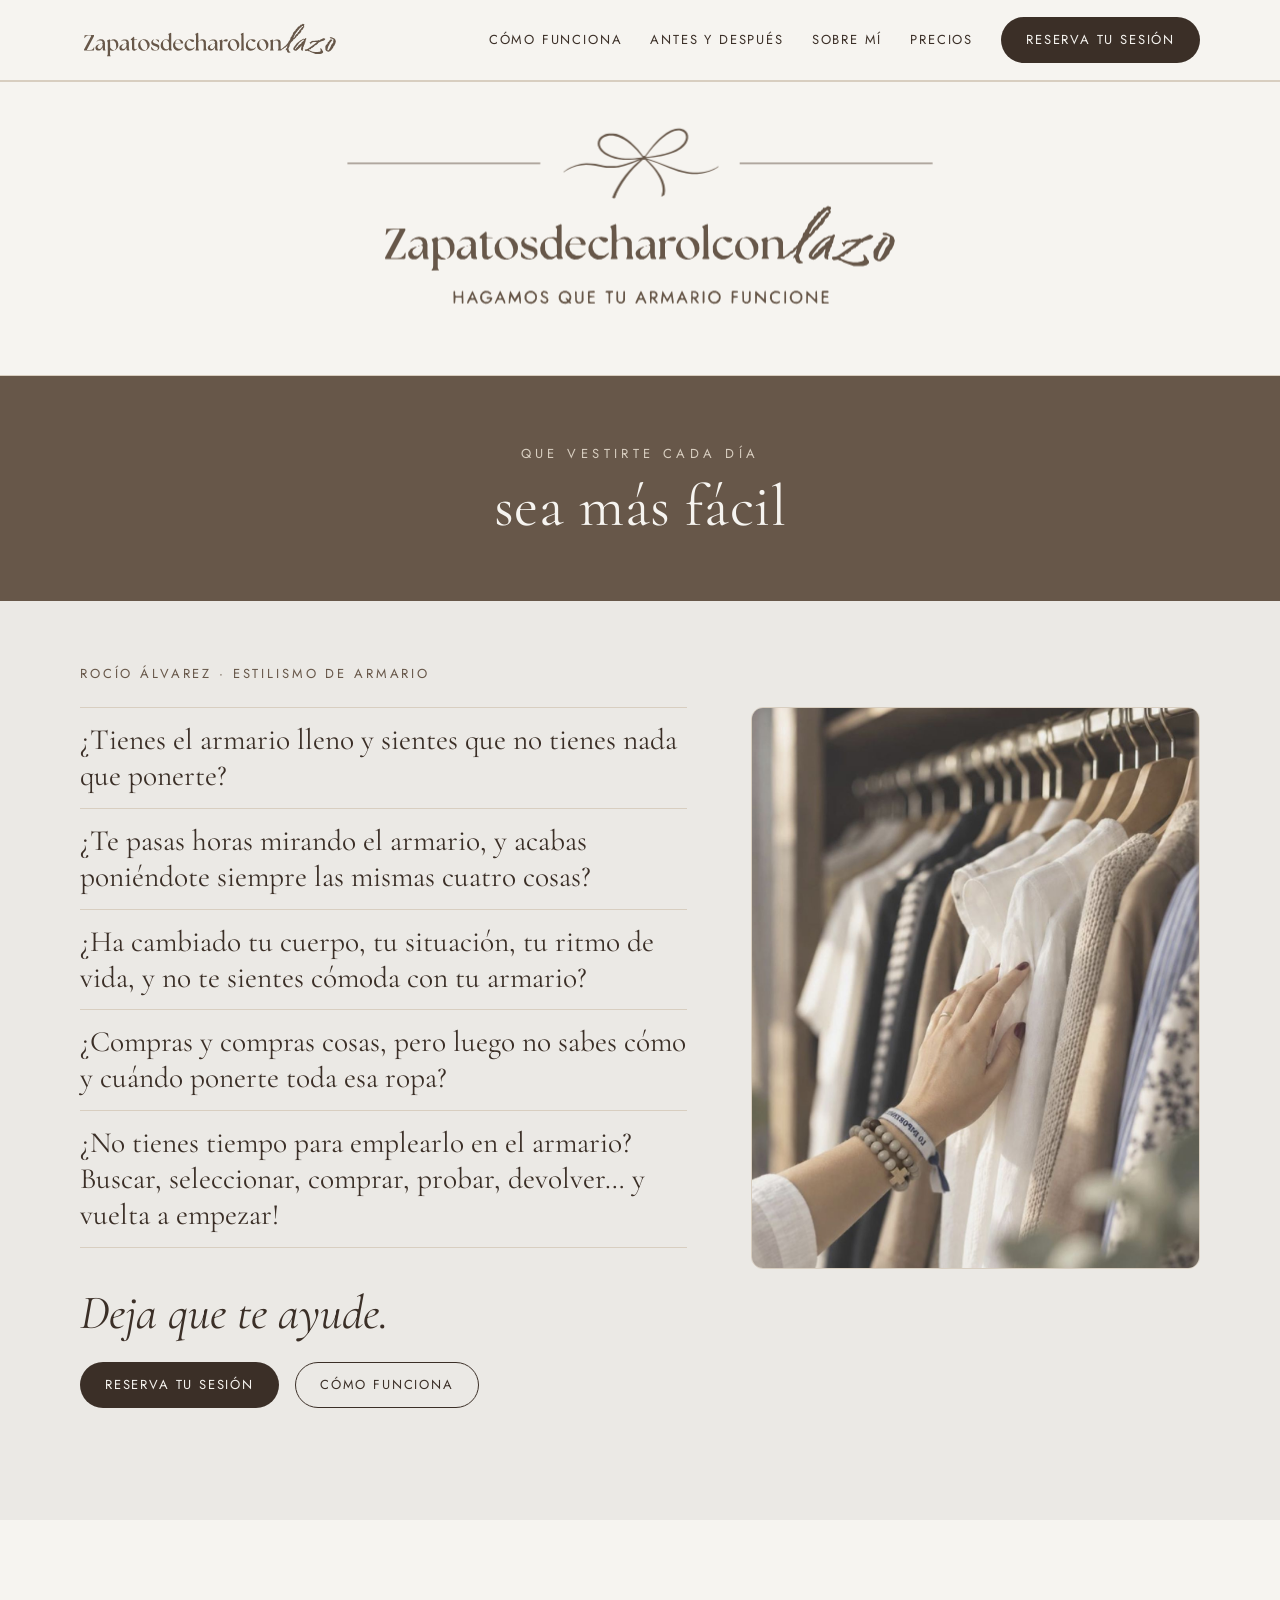
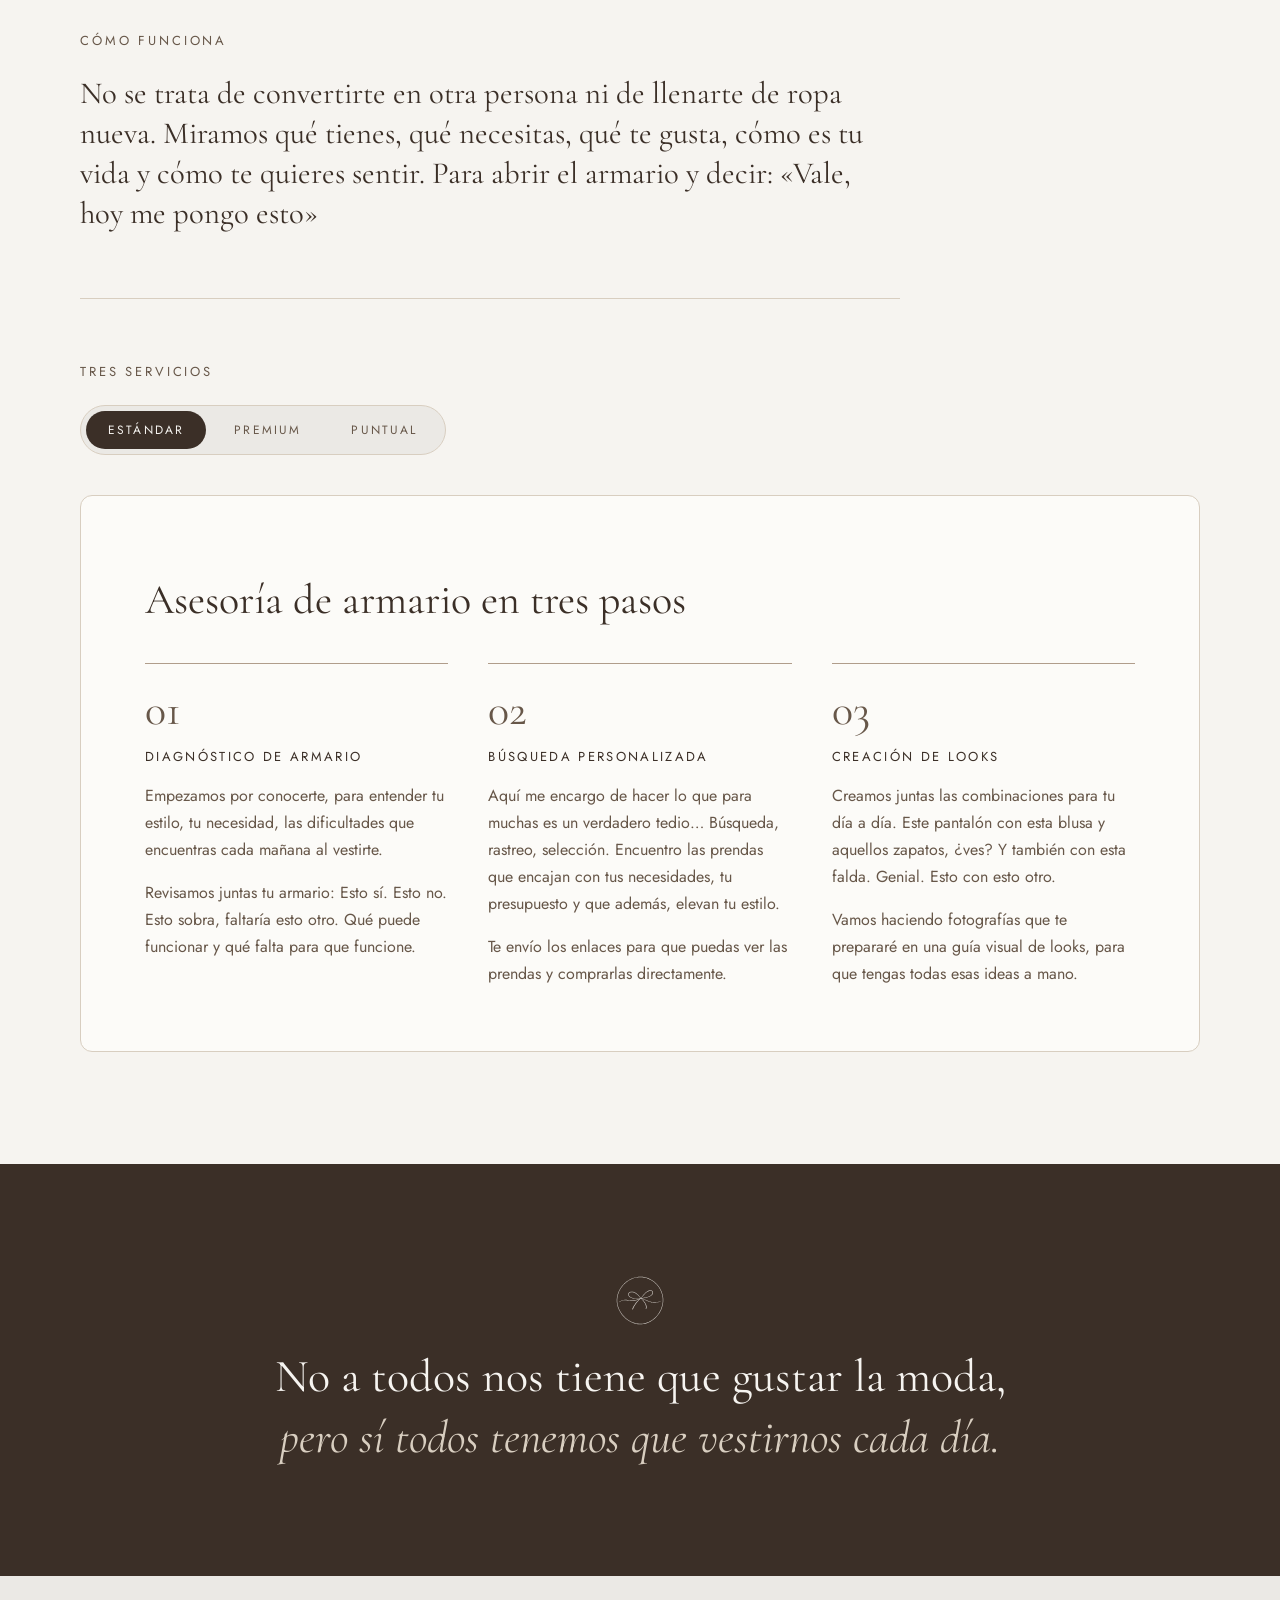
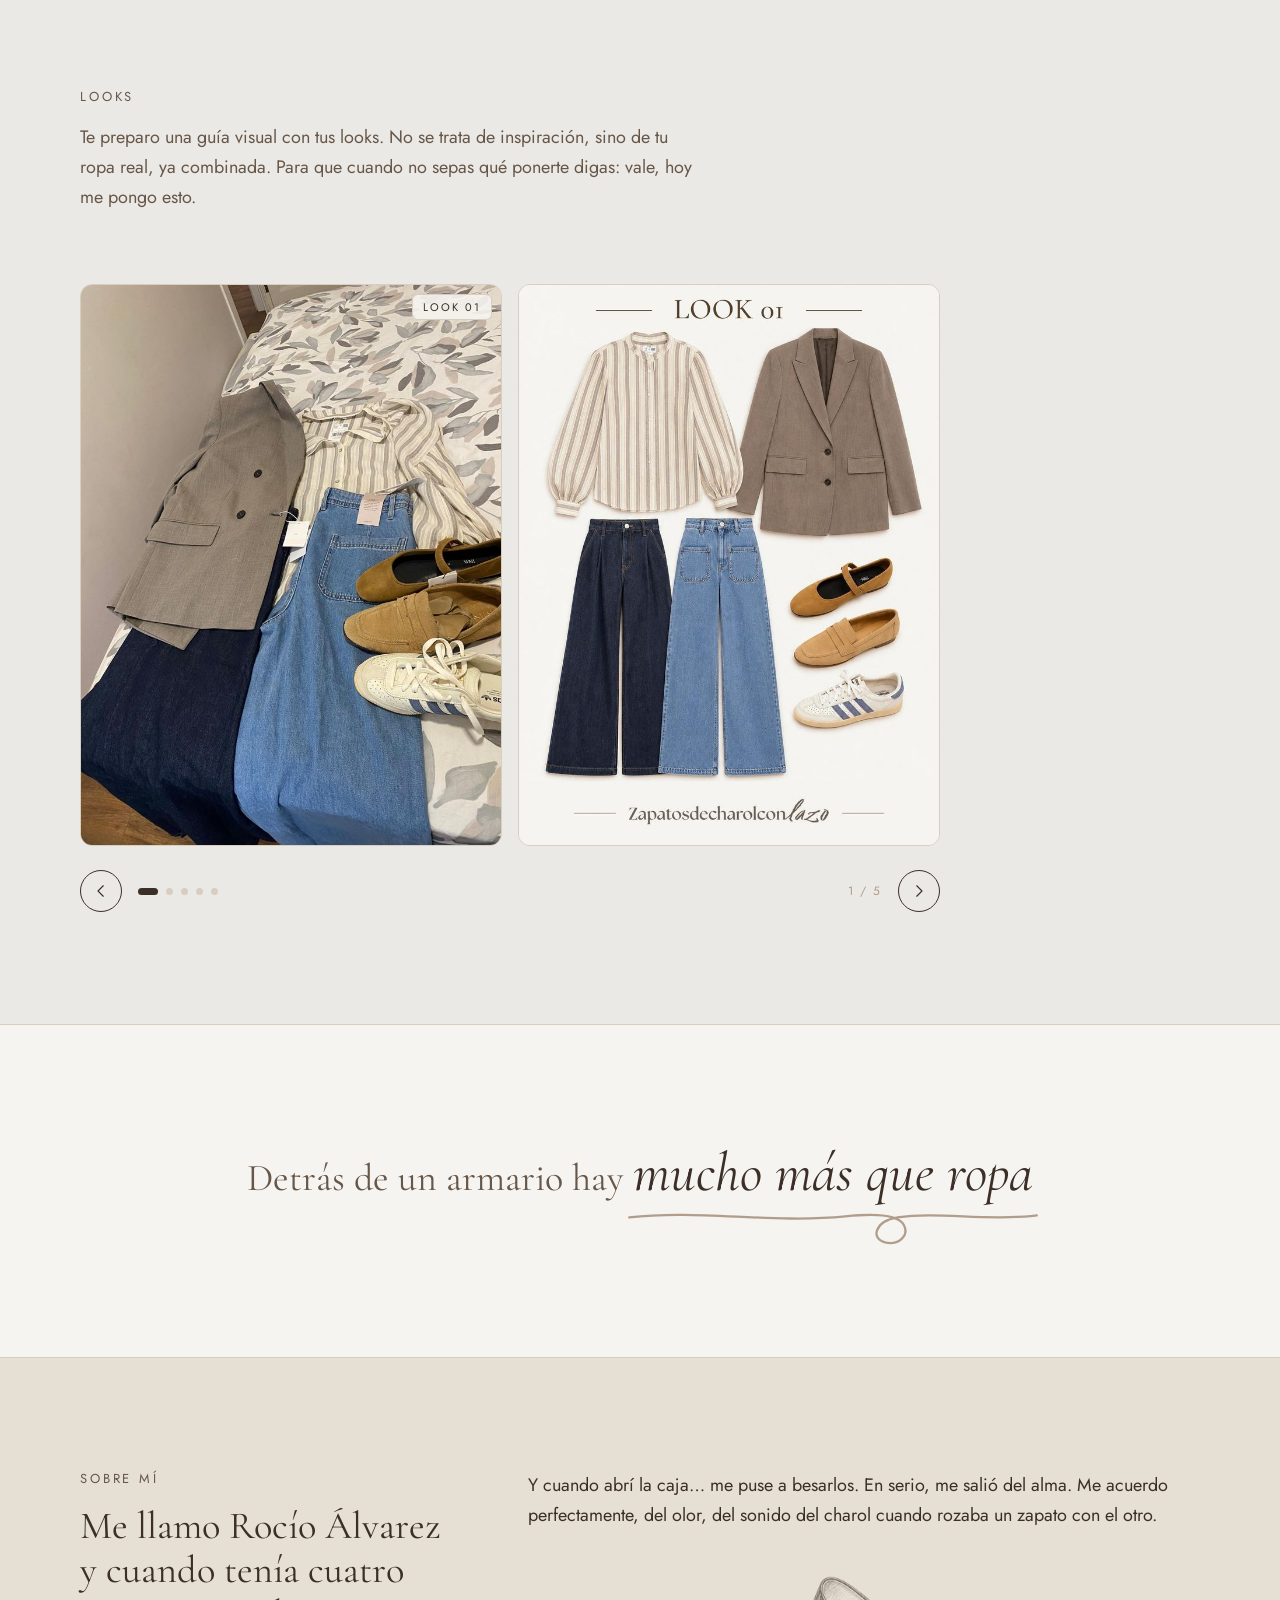
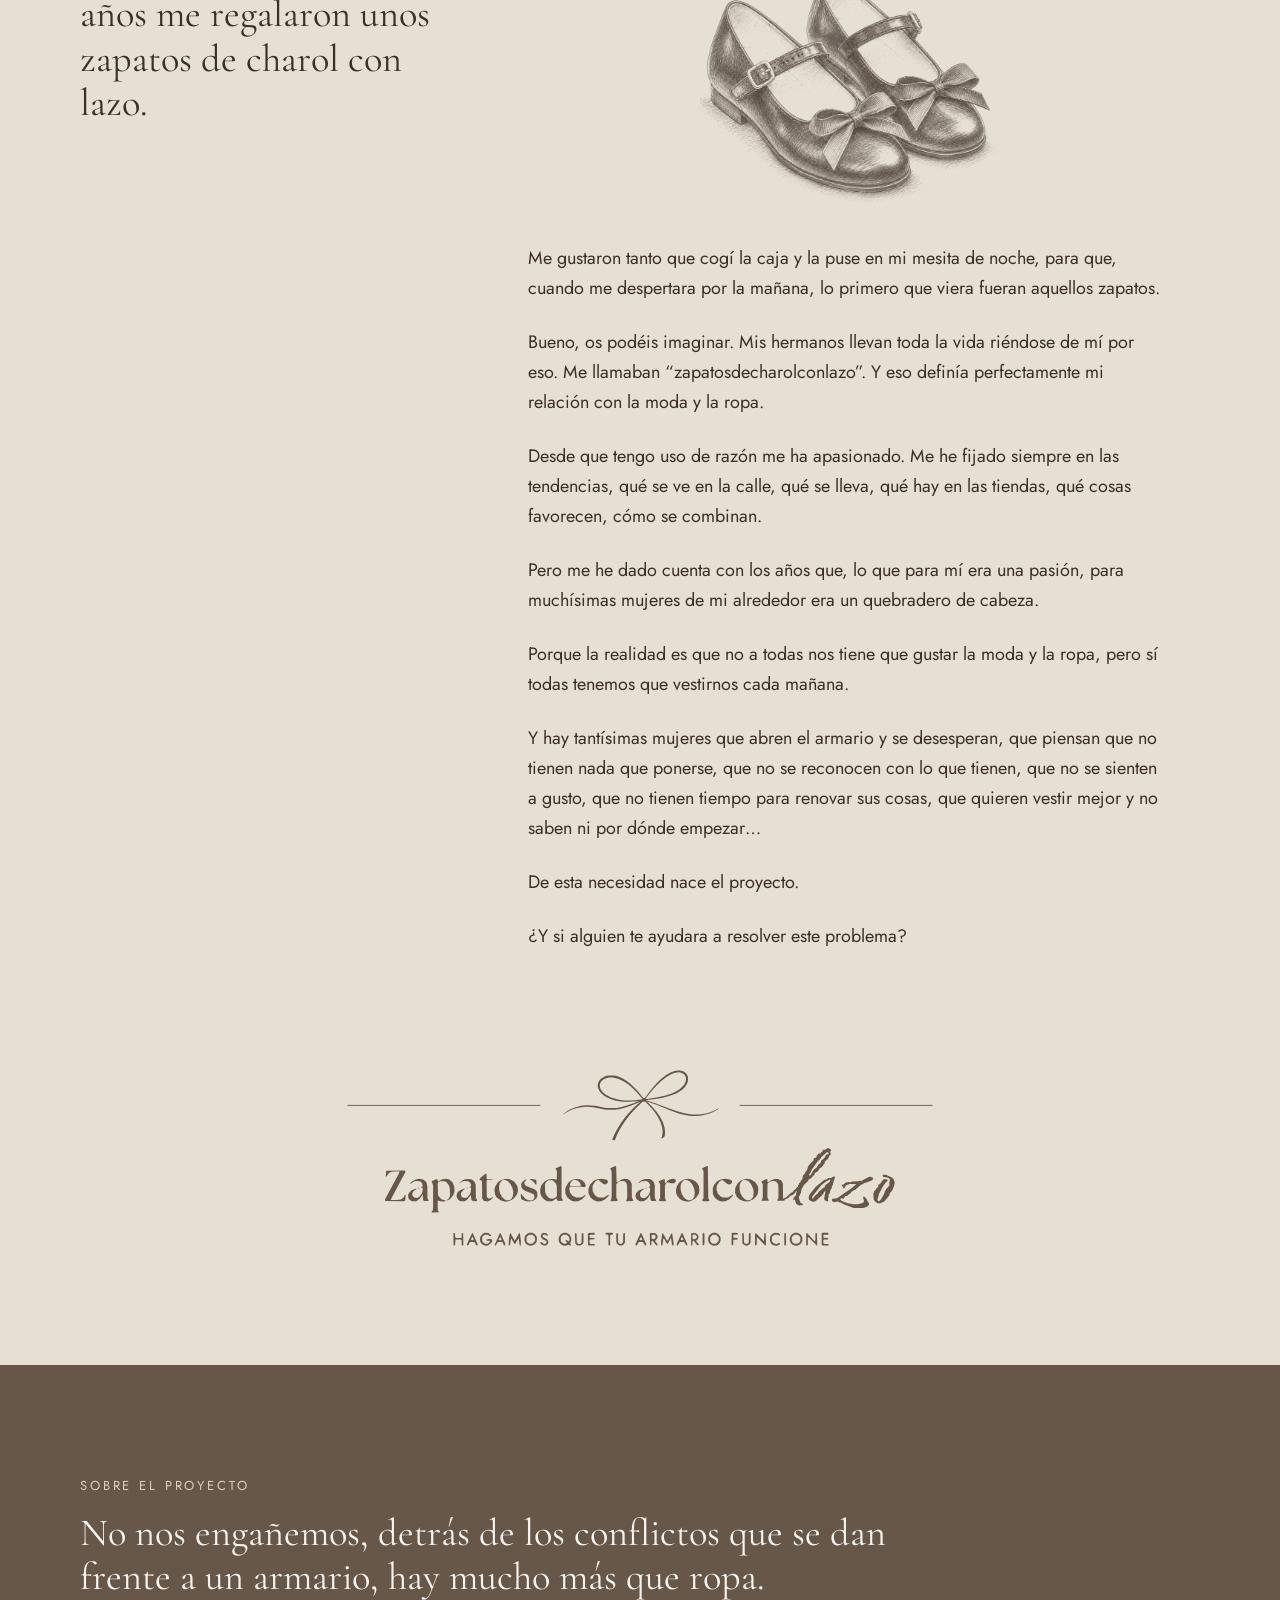
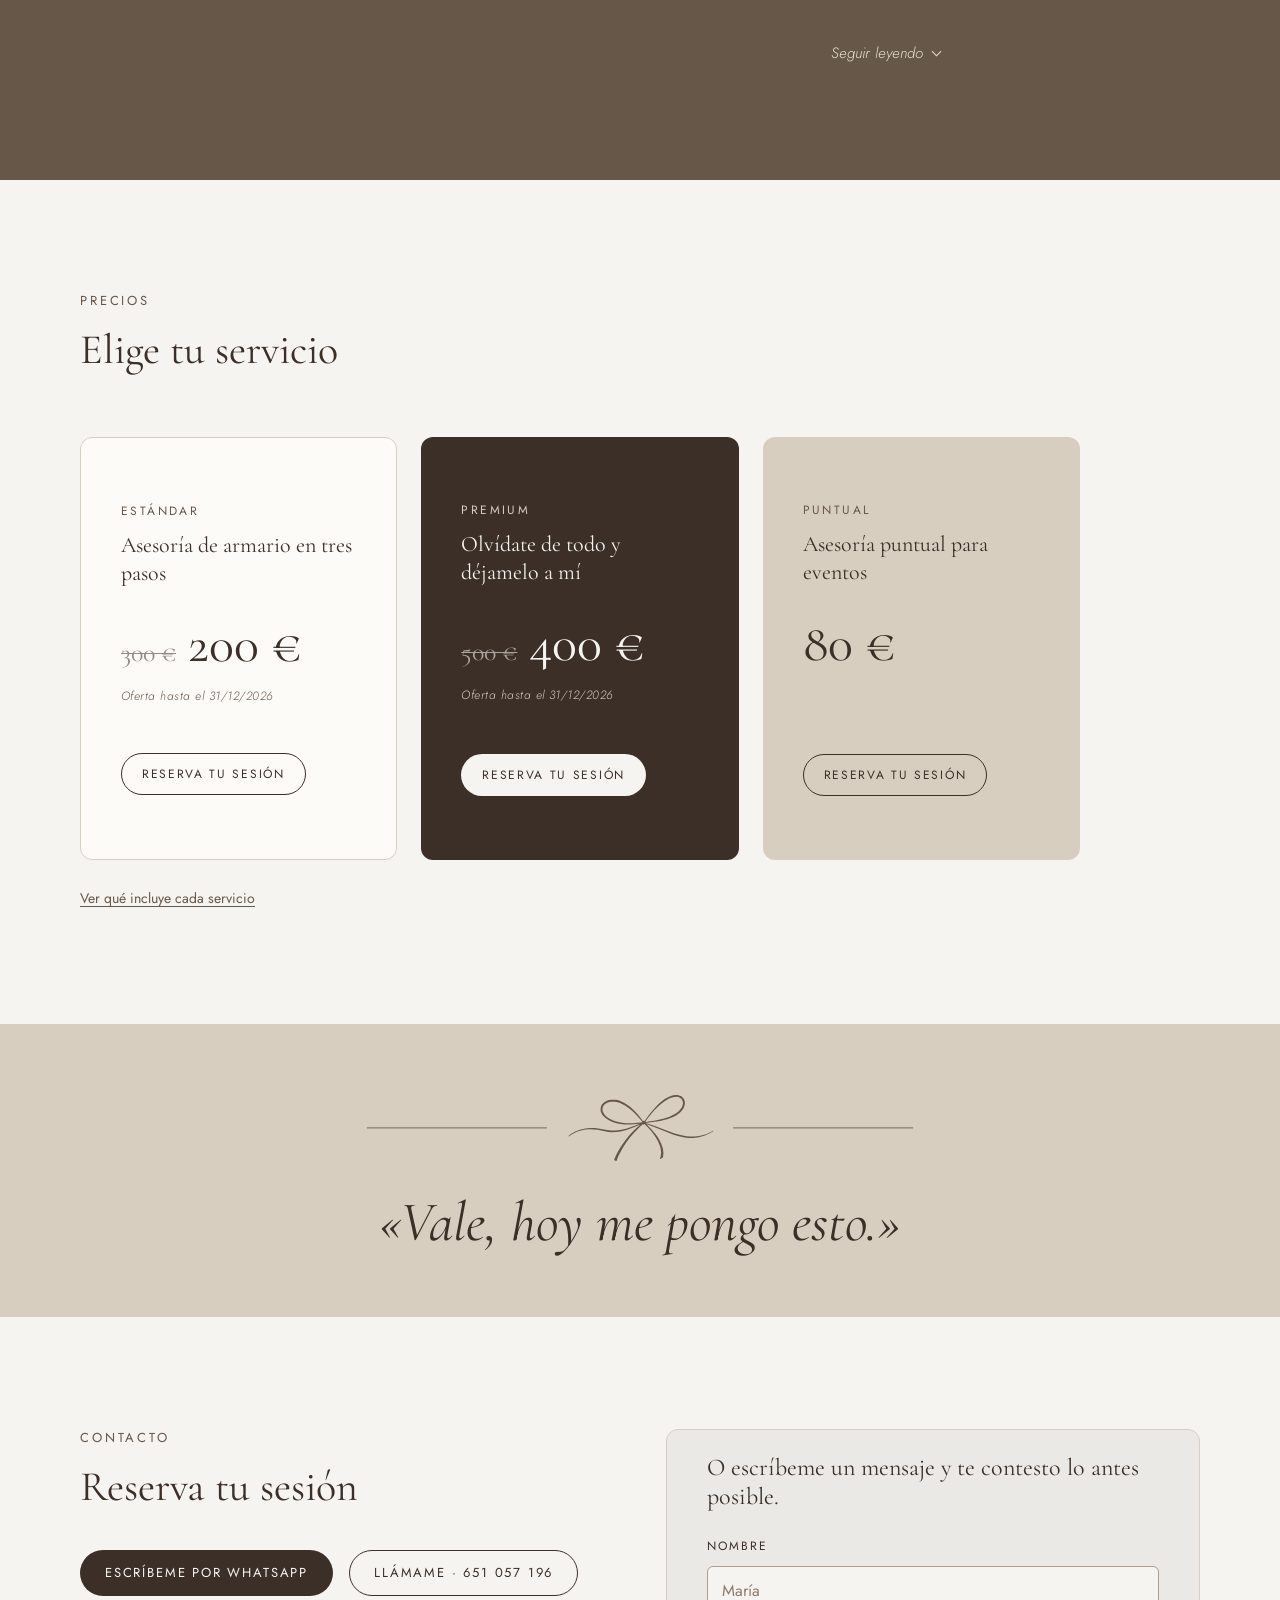
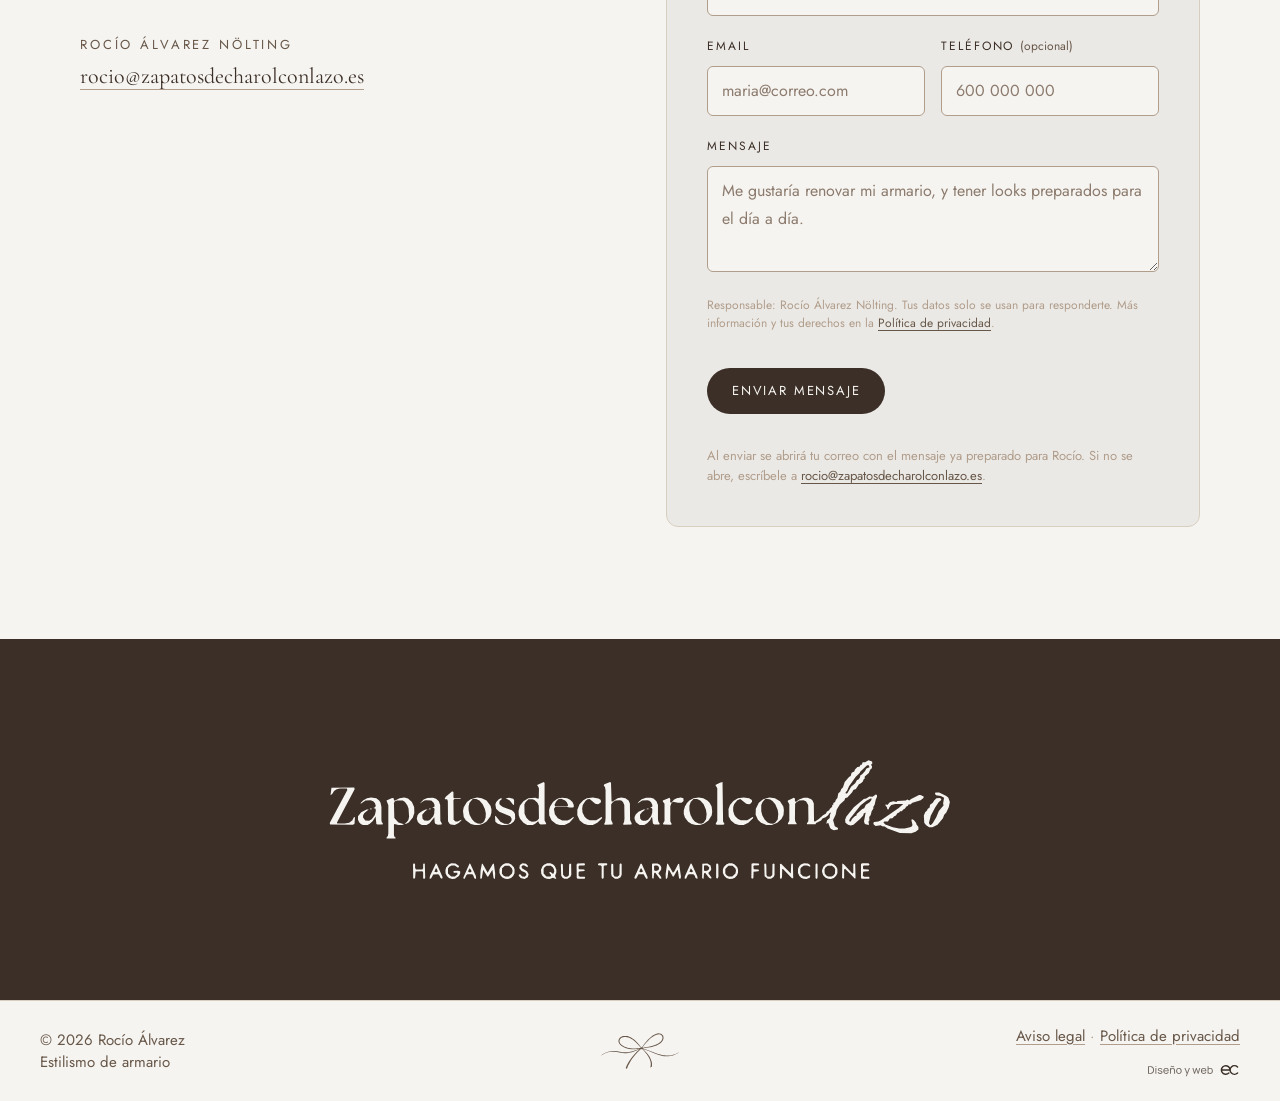
==== index.html @ 95962b10 "Pie: enlaces legales a la derecha encima del crédito en escritorio; más espacio antes del crédito en" ====
<!doctype html>
<html lang="es">
<head>
  <meta charset="utf-8">
  <meta name="viewport" content="width=device-width, initial-scale=1">
  <title>Zapatosdecharolconlazo · Rocío Álvarez · Estilismo de armario</title>
  <meta name="description" content="¿Armario lleno y nada que ponerte? Asesoría de armario en tres pasos y asesoría para eventos con Rocío Álvarez.">
  <meta name="theme-color" content="#EBE9E5">
  <meta property="og:title" content="Zapatosdecharolconlazo · Estilismo de armario">
  <meta property="og:description" content="Hagamos que tu armario funcione. Rocío Álvarez · Estilismo de armario.">
  <meta property="og:type" content="website">
  <meta property="og:locale" content="es_ES">
  <meta property="og:url" content="https://estebancalvobayarri.github.io/RocioAlvarez/">
  <meta property="og:site_name" content="Zapatosdecharolconlazo">
  <meta property="og:image" content="https://estebancalvobayarri.github.io/RocioAlvarez/assets/images/og-armario.jpg">
  <meta property="og:image:secure_url" content="https://estebancalvobayarri.github.io/RocioAlvarez/assets/images/og-armario.jpg">
  <meta property="og:image:type" content="image/jpeg">
  <meta property="og:image:width" content="1200">
  <meta property="og:image:height" content="630">
  <meta property="og:image:alt" content="Una mano repasa camisas y jerséis en tonos crudos y camel colgados en un armario">
  <meta name="twitter:card" content="summary_large_image">
  <meta name="twitter:image" content="https://estebancalvobayarri.github.io/RocioAlvarez/assets/images/og-armario.jpg">
  <link rel="icon" type="image/svg+xml" href="assets/logos/lazo-circulo-marron.svg">
  <link rel="preload" href="assets/fonts/jost.woff" as="font" type="font/woff" crossorigin>
  <link rel="preload" href="assets/fonts/cormorant-garamond.woff" as="font" type="font/woff" crossorigin>
  <link rel="stylesheet" href="css/styles.css?v=2026-11-16-pie">
</head>
<body>
  <a class="skip" href="#contenido">Saltar al contenido</a>

  <!-- CABECERA -->
  <!-- LOGOTIPO DE ENTRADA: al bajar, deja paso a la cabecera -->
  <div class="intro-logo" id="inicio">
    <svg class="lazo-anim intro-anim" role="img" aria-label="Zapatosdecharolconlazo · Hagamos que tu armario funcione" viewBox="120 36 650 206" focusable="false">
      <rect class="linea izq" x="128" y="81.4" width="209" height="1" fill="#675749"/>
      <rect class="linea der" x="553" y="81.4" width="209" height="1" fill="#675749"/>
      <svg x="362" y="44" width="168" height="76" viewBox="419.3 342.7 687.3 311" overflow="visible">
        <defs><mask id="mascara-lazo-intro" maskUnits="userSpaceOnUse" x="380" y="300" width="780" height="400"><path class="trazo t1" d="M771.8 467.7 L746.8 437.2 L714.3 405.7 L688.3 387.2 L660.8 374.2 L647.8 370.7 L634.3 369.2 L611.8 371.2 L600.8 375.2 L590.3 381.2 L583.3 388.2 L578.3 396.2 L576.3 402.7 L576.3 417.2 L581.3 429.7 L587.8 438.7 L606.3 454.2 L631.3 466.7 L657.3 474.2 L684.8 478.2 L724.8 478.2 L750.8 475.2 L757.8 475.2 L760.3 477.7 L763.8 477.7 L766.3 476.2 L772.3 475.7 L775.3 473.2" pathLength="1"/><path class="trazo t2" d="M781.3 467.7 L799.3 442.7 L826.8 410.2 L858.3 379.7 L885.8 360.7 L910.3 349.7 L920.8 347.2 L934.8 346.7 L944.3 348.7 L950.8 351.7 L962.8 363.7 L966.8 375.2 L966.8 385.7 L961.8 401.2 L957.3 408.7 L948.3 419.2 L928.3 434.7 L905.3 446.2 L870.8 457.7 L827.8 466.2 L784.8 471.7" pathLength="1"/><path class="trazo t3" d="M775.3 473.2 L772.3 475.7 L766.3 476.2 L762.8 478.2 L760.3 486.2 L724.3 520.7 L696.8 552.7 L680.3 575.7 L666.8 597.2 L651.8 625.2 L643.3 645.7 L639.8 647.7" pathLength="1"/><path class="trazo t3" d="M775.3 473.2 L776.8 472.2 L786.8 479.2 L788.8 483.7 L819.8 516.7 L839.3 543.2 L851.8 566.2 L856.8 577.7 L861.3 592.7 L863.8 610.2 L863.8 622.7 L862.3 632.2 L854.3 643.2" pathLength="1"/><path class="trazo t4" d="M775.3 473.2 L772.3 475.7 L760.3 477.7 L756.8 481.2 L696.3 503.2 L657.3 512.2 L615.3 513.2 L592.8 510.2 L556.8 502.7 L539.3 500.7 L516.3 500.7 L496.8 502.7 L476.3 507.2 L454.3 515.2 L435.3 525.2 L420.3 536.2" pathLength="1"/><path class="trazo t4" d="M775.3 473.2 L776.8 472.2 L786.3 479.2 L792.8 478.7 L819.3 487.7 L920.8 526.7 L953.3 535.7 L979.8 540.2 L1016.8 540.7 L1047.3 536.7 L1078.3 526.7 L1098.3 516.7 L1105.3 511.7" pathLength="1"/></mask></defs>
        <path fill="#675749" fill-rule="evenodd" mask="url(#mascara-lazo-intro)" d="M1106.7 512.0 L1106.0 511.0 L1105.0 511.0 L1096.0 516.7 L1076.0 526.0 L1064.0 530.0 L1045.0 534.7 L1029.7 537.0 L1016.7 538.0 L994.0 538.0 L979.7 536.7 L968.0 535.0 L951.7 531.7 L923.7 524.0 L888.3 511.7 L829.3 489.0 L797.3 478.0 L788.0 475.7 L786.7 474.7 L787.7 473.7 L792.7 473.7 L794.7 473.0 L819.3 470.3 L855.0 464.7 L868.0 462.0 L887.7 456.7 L910.3 448.7 L921.3 443.7 L934.0 436.7 L941.3 431.7 L949.3 425.0 L956.0 418.3 L962.7 409.7 L965.3 405.3 L969.3 396.3 L970.7 392.3 L972.0 383.7 L971.7 374.3 L970.7 370.0 L968.7 364.7 L963.7 357.0 L958.3 351.7 L954.7 349.0 L948.7 346.0 L937.0 343.0 L927.7 342.7 L917.0 344.0 L909.0 346.0 L894.0 352.0 L876.3 362.0 L857.7 376.0 L844.7 387.7 L834.7 397.7 L817.7 416.7 L802.7 435.0 L780.7 465.0 L778.3 464.3 L772.7 464.7 L749.7 435.7 L735.7 420.3 L716.0 402.0 L703.3 392.0 L683.0 379.0 L663.0 370.0 L652.7 367.0 L640.0 365.0 L621.0 365.0 L611.0 367.0 L601.7 370.0 L588.7 377.3 L585.3 380.0 L579.0 387.0 L576.0 391.7 L573.0 399.0 L571.3 408.3 L572.0 417.0 L573.0 421.3 L578.3 433.0 L585.7 442.7 L599.7 454.7 L611.0 461.7 L628.3 469.7 L647.0 475.7 L666.3 479.7 L684.7 481.7 L711.7 482.0 L745.0 479.7 L754.3 478.0 L755.3 478.3 L754.0 479.7 L751.7 480.0 L730.3 488.7 L696.3 500.0 L677.0 505.0 L654.7 509.0 L641.7 510.0 L622.3 510.0 L610.7 509.0 L596.3 507.0 L560.7 500.0 L543.3 498.0 L521.0 497.7 L498.3 500.0 L473.7 506.0 L451.0 515.0 L438.3 522.0 L430.7 527.0 L420.3 535.0 L419.3 537.3 L420.7 537.7 L430.3 530.7 L444.3 522.7 L459.0 516.0 L479.0 509.7 L498.7 505.7 L519.7 504.0 L539.3 504.7 L557.0 507.0 L591.3 514.0 L609.0 516.7 L622.3 517.7 L645.7 517.3 L665.7 514.7 L691.0 508.7 L721.0 498.7 L758.0 483.3 L758.3 483.7 L757.3 485.0 L744.3 496.0 L732.0 507.7 L710.0 530.3 L693.0 550.7 L675.0 575.3 L663.3 593.7 L654.3 609.3 L644.0 629.3 L635.7 649.0 L636.3 650.0 L646.3 653.7 L647.7 652.0 L656.7 629.3 L666.7 609.7 L681.0 585.0 L697.7 560.3 L712.0 541.7 L731.0 520.0 L757.3 493.7 L771.7 480.7 L774.0 481.7 L781.7 480.7 L798.0 497.0 L814.0 515.0 L823.7 527.3 L835.0 544.0 L843.0 558.0 L849.0 570.7 L854.0 584.3 L857.0 596.0 L859.0 610.3 L858.7 622.7 L856.0 636.3 L853.7 642.0 L853.7 643.7 L854.3 644.3 L855.3 644.3 L862.3 640.0 L866.7 638.3 L868.7 631.3 L870.0 617.7 L868.7 601.3 L866.7 592.3 L860.7 574.3 L849.7 552.0 L843.7 542.3 L833.0 527.3 L815.0 506.0 L791.0 482.3 L791.0 481.0 L835.3 496.7 L888.7 518.7 L918.3 529.7 L930.3 533.7 L949.3 538.7 L964.0 541.7 L978.3 543.7 L989.7 544.7 L1012.3 544.7 L1031.7 542.7 L1047.0 539.7 L1067.0 533.7 L1085.7 525.7 L1101.3 516.7 L1106.0 513.3ZM582.0 401.0 L584.0 396.3 L587.0 391.7 L593.3 385.3 L602.7 379.7 L613.7 376.0 L621.0 374.7 L638.7 374.7 L647.0 376.0 L661.3 379.7 L671.3 383.7 L687.3 392.0 L699.7 400.0 L715.3 412.0 L725.3 420.7 L744.7 440.0 L769.0 468.0 L768.7 470.3 L767.7 471.3 L764.7 472.0 L742.7 474.0 L738.0 475.0 L723.7 476.0 L693.0 476.0 L680.0 474.7 L661.3 471.7 L645.7 467.7 L634.7 464.0 L626.3 460.7 L608.0 450.7 L599.0 443.7 L592.7 437.7 L585.0 427.0 L581.7 419.0 L580.7 414.7 L580.7 407.0ZM959.7 367.3 L962.3 375.0 L963.0 383.0 L961.0 392.3 L957.7 400.3 L951.7 409.3 L943.7 418.0 L934.0 426.0 L921.7 434.0 L911.0 439.7 L896.3 446.0 L868.3 455.0 L842.0 461.0 L825.7 464.0 L798.3 468.0 L797.0 468.7 L788.0 469.7 L785.0 469.3 L785.0 466.3 L800.3 446.3 L817.7 425.7 L832.7 409.3 L846.7 395.7 L860.0 384.0 L876.0 372.0 L894.7 361.0 L910.0 354.7 L921.7 352.0 L933.0 351.3 L940.7 352.7 L948.3 356.0 L953.7 359.7 L956.7 362.7Z"/>
      </svg>
      <image href="assets/logos/logotipo-lema-marron.svg" x="160" y="120" width="570" height="122"/>
    </svg>
  </div>

  <header class="site-header">
    <div class="wrap header-inner">
      <a class="brand" href="#inicio" aria-label="Zapatosdecharolconlazo, inicio">
        <img class="logo" data-logo src="assets/logos/logotipo-marron.svg" alt="Zapatosdecharolconlazo" width="230" height="35">
      </a>
      <button class="menu-toggle" aria-expanded="false" aria-controls="menu">
        <span class="sr-only">Abrir menú</span><span class="bar"></span><span class="bar"></span>
      </button>
      <nav class="menu" id="menu" aria-label="Principal">
        <a href="#servicios">Cómo funciona</a>
        <a href="#antes-despues">Antes y después</a>
        <a href="#sobre-mi">Sobre mí</a>
        <a href="#precios">Precios</a>
        <a class="btn btn-primary" href="#reserva">Reserva tu sesión</a>
      </nav>
    </div>
  </header>

  <main id="contenido">

    <!-- FRASE DE PORTADA (justo bajo el logotipo grande) -->
    <section class="frase-portada fp-v2">
      <div class="wrap">
        <p class="fp-texto"><span class="fp-a">Que vestirte cada día</span> <span class="fp-b">sea más fácil</span></p>
      </div>
    </section>

    <!-- PORTADA: LAS PREGUNTAS -->
    <section class="hero hero-v2">
      <div class="wrap hero-inner">
        <div class="hero-text">
          <h1 class="sr-only">Zapatosdecharolconlazo · Rocío Álvarez, estilismo de armario</h1>
          <ul class="preguntas">
            <li>¿Tienes el armario lleno y sientes que no tienes nada que ponerte?</li>
            <li>¿Te pasas horas mirando el armario, y acabas poniéndote siempre las mismas cuatro cosas?</li>
            <li>¿Ha cambiado tu cuerpo, tu situación, tu ritmo de vida, y no te sientes cómoda con tu armario?</li>
            <li>¿Compras y compras cosas, pero luego no sabes cómo y cuándo ponerte toda esa ropa?</li>
            <li>¿No tienes tiempo para emplearlo en el armario? Buscar, seleccionar, comprar, probar, devolver… y vuelta a empezar!</li>
          </ul>
          <p class="rotulo hero-firma">Rocío Álvarez · Estilismo de armario</p>
          <p class="ayuda">Deja que te ayude.</p>
          <div class="actions">
            <a class="btn btn-primary" href="#reserva">Reserva tu sesión</a>
            <a class="btn btn-secondary" href="#servicios">Cómo funciona</a>
          </div>
        </div>
        <figure class="hero-photo">
          <img src="assets/images/web/armario.jpg" alt="Una mano repasa camisas y jerséis en tonos crudos, camel y blanco colgados en un armario" width="1200" height="1423">
        </figure>
      </div>
    </section>

    <!-- SERVICIOS -->
    <section class="section" id="servicios">
      <div class="wrap">
        <div class="como-funciona">
          <h2 class="rotulo">Cómo funciona</h2>
          <p class="como-texto">No se trata de convertirte en otra persona ni de llenarte de ropa nueva. Miramos qué tienes, qué necesitas, qué te gusta, cómo es tu vida y cómo te quieres sentir. Para abrir el armario y decir: «Vale, hoy me pongo esto»</p>
        </div>
        <div class="servicios" id="servicios-lista">
          <p class="rotulo">Tres servicios</p>
          <div class="tabs" role="tablist" aria-label="Servicios">
            <button class="tab-servicio" role="tab" id="tab-estandar" aria-controls="panel-estandar" aria-selected="true">Estándar</button>
            <button class="tab-servicio" role="tab" id="tab-premium" aria-controls="panel-premium" aria-selected="false" tabindex="-1">Premium</button>
            <button class="tab-servicio" role="tab" id="tab-puntual" aria-controls="panel-puntual" aria-selected="false" tabindex="-1">Puntual</button>
          </div>

          <div class="panel" role="tabpanel" id="panel-estandar" aria-labelledby="tab-estandar">
            <h2 class="h1">Asesoría de armario en tres pasos</h2>
          <ol class="pasos">
            <li class="paso">
              <details class="paso-detalle">
                <summary>
                  <span class="num">01</span>
                  <span class="paso-cabeza"><h3 class="rotulo">Diagnóstico de armario</h3><span class="paso-mas" aria-hidden="true"></span></span>
                </summary>
                <div class="paso-cuerpo">
                  <p>Empezamos por conocerte, para entender tu estilo, tu necesidad, las dificultades que encuentras cada mañana al vestirte.</p>
                  <p>Revisamos juntas tu armario: Esto sí. Esto no. Esto sobra, faltaría esto otro. Qué puede funcionar y qué falta para que funcione.</p>
                </div>
              </details>
            </li>
            <li class="paso">
              <details class="paso-detalle">
                <summary>
                  <span class="num">02</span>
                  <span class="paso-cabeza"><h3 class="rotulo">Búsqueda personalizada</h3><span class="paso-mas" aria-hidden="true"></span></span>
                </summary>
                <div class="paso-cuerpo">
                  <p>Aquí me encargo de hacer lo que para muchas es un verdadero tedio… Búsqueda, rastreo, selección. Encuentro las prendas que encajan con tus necesidades, tu presupuesto y que además, elevan tu estilo.</p>
                  <p>Te envío los enlaces para que puedas ver las prendas y comprarlas directamente.</p>
                </div>
              </details>
            </li>
            <li class="paso">
              <details class="paso-detalle">
                <summary>
                  <span class="num">03</span>
                  <span class="paso-cabeza"><h3 class="rotulo">Creación de looks</h3><span class="paso-mas" aria-hidden="true"></span></span>
                </summary>
                <div class="paso-cuerpo">
                  <p>Creamos juntas las combinaciones para tu día a día. Este pantalón con esta blusa y aquellos zapatos, ¿ves? Y también con esta falda. Genial. Esto con esto otro.</p>
                  <p>Vamos haciendo fotografías que te prepararé en una guía visual de looks, para que tengas todas esas ideas a mano.</p>
                </div>
              </details>
            </li>
          </ol>
          </div>

          <div class="panel" role="tabpanel" id="panel-premium" aria-labelledby="tab-premium">
          <article class="evento evento-premium">
            <div class="evento-head">
              <h2 class="h1">Olvídate de todo y déjamelo a mí.</h2>
            </div>
            <div class="evento-texto">
              <p>Compro todas las prendas que consideremos y también me encargo de devolver las que no queramos.</p>
              <p>Además, tendremos una sesión de shopping juntas para completar todo aquello que falte!</p>
              <div class="actions">
                <a class="btn btn-light" href="#reserva">Reserva tu sesión</a>
              </div>
            </div>
          </article>
          </div>

          <div class="panel" role="tabpanel" id="panel-puntual" aria-labelledby="tab-puntual">
          <article class="evento evento-puntual">
            <div class="evento-head">
              <h2 class="h1">Asesoría puntual para eventos</h2>
            </div>
            <div class="evento-texto">
              <p>Tienes cualquier evento: boda, comunión, entrevista, cena importante… y no sabes qué ponerte. Partimos de lo que ya tienes, busco lo que falta y te dejo el look completo, con zapatos y complementos.</p>
              <div class="actions">
                <a class="btn btn-secondary" href="https://wa.me/34651057196?text=Hola%20Roc%C3%ADo%2C%20tengo%20un%20evento%20y%20me%20gustar%C3%ADa%20que%20me%20ayudaras" target="_blank" rel="noopener">Cuéntame tu evento</a>
              </div>
            </div>
          </article>
          </div>
        </div>
      </div>
    </section>

    <!-- FRASE 1 -->
    <section class="frase-moda" aria-label="Frase">
      <div class="wrap">
        <img class="frase-lazo" src="assets/logos/lazo-circulo-blanco.svg" alt="" width="56" height="56">
        <p><span>No a todos nos tiene que gustar la moda,</span> <em>pero sí todos tenemos que vestirnos cada día.</em></p>
      </div>
    </section>

    <!-- LOOKS -->
    <section class="section antes-despues" id="antes-despues">
      <div class="wrap">
        <div class="section-head">
          <p class="rotulo">LOOKS</p>
          <!-- <h2 class="h1">Looks</h2> -->
          <p class="lead narrow">Te preparo una guía visual con tus looks. No se trata de inspiración, sino de tu ropa real, ya combinada. Para que cuando no sepas qué ponerte digas: vale, hoy me pongo esto.</p>
        </div>
        <div class="carrusel ver-despues" aria-roledescription="carrusel" aria-label="Antes y después">
          <div class="carrusel-cabecera">
            <!-- <button type="button" class="tab" data-ver="antes" aria-pressed="false">Antes</button>
            <button type="button" class="tab activa" data-ver="despues" aria-pressed="true">Después</button> -->
            <span class="tab-pista">Toca la foto</span>
          </div>
          <div class="carrusel-pista" tabindex="0">
            <figure class="slide" aria-roledescription="look" aria-label="Look 1 de 5">
              <div class="slide-fotos">
                <div class="foto-antes"><span class="look-nombre">Look 01</span><img src="assets/images/web/look-01-antes.jpg" alt="Antes: blazer gris, camisa de rayas, vaqueros oscuros y claros, bailarinas, mocasines y zapatillas sobre la cama" width="720" height="960"></div>
                <img class="foto-despues" src="assets/images/web/look-01-despues.jpg" alt="Después: look 01 con la camisa de rayas, la blazer gris, los dos vaqueros y los tres pares de zapatos" width="720" height="960">
              </div>
              
            </figure>
            <figure class="slide" aria-roledescription="look" aria-label="Look 2 de 5">
              <div class="slide-fotos">
                <div class="foto-antes"><span class="look-nombre">Look 02</span><img src="assets/images/web/look-02-antes.jpg" alt="Antes: camisa vaquera, jersey crudo, camiseta blanca, pantalón negro y zapatos sobre la cama" width="720" height="960" loading="lazy"></div>
                <img class="foto-despues" src="assets/images/web/look-02-despues.jpg" alt="Después: look 02 con camisa vaquera, jersey crudo, camiseta blanca, pantalón negro de pinzas y cuatro pares de zapatos" width="720" height="960" loading="lazy">
              </div>
              
            </figure>
            <figure class="slide" aria-roledescription="look" aria-label="Look 3 de 5">
              <div class="slide-fotos">
                <div class="foto-antes"><span class="look-nombre">Look 03</span><img src="assets/images/web/look-03-antes.jpg" alt="Antes: blazer negra, camisa vaquera, camiseta blanca, pantalón negro y zapatos sobre la cama" width="720" height="960" loading="lazy"></div>
                <img class="foto-despues" src="assets/images/web/look-03-despues.jpg" alt="Después: look 03 con blazer negra sobre camisa vaquera y camiseta blanca, pantalón negro y cuatro pares de zapatos" width="720" height="960" loading="lazy">
              </div>
              
            </figure>
            <figure class="slide" aria-roledescription="look" aria-label="Look 4 de 5">
              <div class="slide-fotos">
                <div class="foto-antes"><span class="look-nombre">Look 04</span><img src="assets/images/web/look-04-antes.jpg" alt="Antes: jersey camel de pico, chaqueta beige, falda negra larga y tres pares de zapatos sobre la cama" width="720" height="960" loading="lazy"></div>
                <img class="foto-despues" src="assets/images/web/look-04-despues.jpg" alt="Después: look 04 con el jersey camel, la falda negra, la chaqueta beige, merceditas y zapatillas" width="720" height="960" loading="lazy">
              </div>
              
            </figure>
            <figure class="slide" aria-roledescription="look" aria-label="Look 5 de 5">
              <div class="slide-fotos">
                <div class="foto-antes"><span class="look-nombre">Look 05</span><img src="assets/images/web/look-05-antes.jpg" alt="Antes: blazer negra, camiseta blanca, jersey rojo, pantalón caqui y zapatos sobre la cama" width="720" height="960" loading="lazy"></div>
                <img class="foto-despues" src="assets/images/web/look-05-despues.jpg" alt="Después: look 05 con camiseta blanca, jersey rojo, pantalón caqui de pinzas, blazer negra y tres pares de zapatos" width="720" height="960" loading="lazy">
              </div>
              
            </figure>
          </div>
          <div class="carrusel-nav">
            <button type="button" class="carrusel-flecha" data-dir="-1" aria-label="Look anterior"><svg viewBox="0 0 24 24" width="18" height="18" aria-hidden="true"><path d="M15 5l-7 7 7 7" fill="none" stroke="currentColor" stroke-width="1.5" stroke-linecap="round" stroke-linejoin="round"/></svg></button>
            <div class="carrusel-puntos"></div>
            <span class="carrusel-contador" aria-live="polite">1 / 5</span>
            <button type="button" class="carrusel-flecha" data-dir="1" aria-label="Look siguiente"><svg viewBox="0 0 24 24" width="18" height="18" aria-hidden="true"><path d="M9 5l7 7-7 7" fill="none" stroke="currentColor" stroke-width="1.5" stroke-linecap="round" stroke-linejoin="round"/></svg></button>
          </div>
        </div>
      </div>
    </section>

    <!-- FRASE 2 -->
    <section class="frase-ropa" aria-label="Frase">
      <div class="wrap">
        <p>Detrás de un armario hay <em>mucho más que ropa<svg class="trazo-mano" viewBox="0 0 400 44" aria-hidden="true"><path pathLength="1" d="M4 12 C 70 4, 140 18, 212 11 C 240 8, 262 9, 268 19 C 274 30, 262 39, 250 36 C 236 32, 240 16, 262 12 C 300 6, 350 16, 396 10" fill="none" stroke="currentColor" stroke-width="2.2" stroke-linecap="round" stroke-linejoin="round"/></svg></em></p>
      </div>
    </section>

    <!-- SOY ROCÍO ÁLVAREZ -->
    <section class="section historia" id="sobre-mi">
      <div class="wrap historia-inner">
        <div class="historia-head">
          <p class="rotulo">Sobre mí</p>
          <h2 class="historia-primera">Me llamo Rocío Álvarez y cuando tenía cuatro años me regalaron unos zapatos de charol con lazo.</h2>
        </div>
        <div class="historia-texto">
          <p class="primer-parrafo">Y cuando abrí la caja… <button type="button" class="seguir-leyendo" aria-expanded="false">Seguir leyendo</button><span class="parrafo-resto">me puse a besarlos. En serio, me salió del alma. Me acuerdo perfectamente, del olor, del sonido del charol cuando rozaba un zapato con el otro.</span></p>
          <figure class="historia-dibujo">
            <img src="assets/images/web/zapatos-charol.webp" alt="Dibujo a lápiz de unos zapatos de charol con hebilla y lazo" width="800" height="627" loading="lazy">
          </figure>
          <p>Me gustaron tanto que cogí la caja y la puse en mi mesita de noche, para que, cuando me despertara por la mañana, lo primero que viera fueran aquellos zapatos.</p>
          <p>Bueno, os podéis imaginar. Mis hermanos llevan toda la vida riéndose de mí por eso. Me llamaban “zapatosdecharolconlazo”. Y eso definía perfectamente mi relación con la moda y la ropa.</p>
          <p>Desde que tengo uso de razón me ha apasionado. Me he fijado siempre en las tendencias, qué se ve en la calle, qué se lleva, qué hay en las tiendas, qué cosas favorecen, cómo se combinan.</p>
          <p>Pero me he dado cuenta con los años que, lo que para mí era una pasión, para muchísimas mujeres de mi alrededor era un quebradero de cabeza.</p>
          <p>Porque la realidad es que no a todas nos tiene que gustar la moda y la ropa, pero sí todas tenemos que vestirnos cada mañana.</p>
          <p>Y hay tantísimas mujeres que abren el armario y se desesperan, que piensan que no tienen nada que ponerse, que no se reconocen con lo que tienen, que no se sienten a gusto, que no tienen tiempo para renovar sus cosas, que quieren vestir mejor y no saben ni por dónde empezar…</p>
          <p>De esta necesidad nace el proyecto.</p>
          <p>¿Y si alguien te ayudara a resolver este problema?</p>
        </div>
      </div>
      <div class="wrap historia-firma">
        <div class="hero-logo" aria-hidden="true">
          <svg class="lazo-anim lazo-estatico" viewBox="120 36 650 206" aria-hidden="true" focusable="false">
            <rect class="linea izq" x="128" y="81.4" width="209" height="1" fill="#675749"/>
            <rect class="linea der" x="553" y="81.4" width="209" height="1" fill="#675749"/>
            <svg x="362" y="44" width="168" height="76" viewBox="419.3 342.7 687.3 311" overflow="visible">
              <defs><mask id="mascara-lazo" maskUnits="userSpaceOnUse" x="380" y="300" width="780" height="400"><path class="trazo t1" d="M771.8 467.7 L746.8 437.2 L714.3 405.7 L688.3 387.2 L660.8 374.2 L647.8 370.7 L634.3 369.2 L611.8 371.2 L600.8 375.2 L590.3 381.2 L583.3 388.2 L578.3 396.2 L576.3 402.7 L576.3 417.2 L581.3 429.7 L587.8 438.7 L606.3 454.2 L631.3 466.7 L657.3 474.2 L684.8 478.2 L724.8 478.2 L750.8 475.2 L757.8 475.2 L760.3 477.7 L763.8 477.7 L766.3 476.2 L772.3 475.7 L775.3 473.2" pathLength="1"/><path class="trazo t2" d="M781.3 467.7 L799.3 442.7 L826.8 410.2 L858.3 379.7 L885.8 360.7 L910.3 349.7 L920.8 347.2 L934.8 346.7 L944.3 348.7 L950.8 351.7 L962.8 363.7 L966.8 375.2 L966.8 385.7 L961.8 401.2 L957.3 408.7 L948.3 419.2 L928.3 434.7 L905.3 446.2 L870.8 457.7 L827.8 466.2 L784.8 471.7" pathLength="1"/><path class="trazo t3" d="M775.3 473.2 L772.3 475.7 L766.3 476.2 L762.8 478.2 L760.3 486.2 L724.3 520.7 L696.8 552.7 L680.3 575.7 L666.8 597.2 L651.8 625.2 L643.3 645.7 L639.8 647.7" pathLength="1"/><path class="trazo t3" d="M775.3 473.2 L776.8 472.2 L786.8 479.2 L788.8 483.7 L819.8 516.7 L839.3 543.2 L851.8 566.2 L856.8 577.7 L861.3 592.7 L863.8 610.2 L863.8 622.7 L862.3 632.2 L854.3 643.2" pathLength="1"/><path class="trazo t4" d="M775.3 473.2 L772.3 475.7 L760.3 477.7 L756.8 481.2 L696.3 503.2 L657.3 512.2 L615.3 513.2 L592.8 510.2 L556.8 502.7 L539.3 500.7 L516.3 500.7 L496.8 502.7 L476.3 507.2 L454.3 515.2 L435.3 525.2 L420.3 536.2" pathLength="1"/><path class="trazo t4" d="M775.3 473.2 L776.8 472.2 L786.3 479.2 L792.8 478.7 L819.3 487.7 L920.8 526.7 L953.3 535.7 L979.8 540.2 L1016.8 540.7 L1047.3 536.7 L1078.3 526.7 L1098.3 516.7 L1105.3 511.7" pathLength="1"/></mask></defs>
              <path fill="#675749" fill-rule="evenodd" mask="url(#mascara-lazo)" d="M1106.7 512.0 L1106.0 511.0 L1105.0 511.0 L1096.0 516.7 L1076.0 526.0 L1064.0 530.0 L1045.0 534.7 L1029.7 537.0 L1016.7 538.0 L994.0 538.0 L979.7 536.7 L968.0 535.0 L951.7 531.7 L923.7 524.0 L888.3 511.7 L829.3 489.0 L797.3 478.0 L788.0 475.7 L786.7 474.7 L787.7 473.7 L792.7 473.7 L794.7 473.0 L819.3 470.3 L855.0 464.7 L868.0 462.0 L887.7 456.7 L910.3 448.7 L921.3 443.7 L934.0 436.7 L941.3 431.7 L949.3 425.0 L956.0 418.3 L962.7 409.7 L965.3 405.3 L969.3 396.3 L970.7 392.3 L972.0 383.7 L971.7 374.3 L970.7 370.0 L968.7 364.7 L963.7 357.0 L958.3 351.7 L954.7 349.0 L948.7 346.0 L937.0 343.0 L927.7 342.7 L917.0 344.0 L909.0 346.0 L894.0 352.0 L876.3 362.0 L857.7 376.0 L844.7 387.7 L834.7 397.7 L817.7 416.7 L802.7 435.0 L780.7 465.0 L778.3 464.3 L772.7 464.7 L749.7 435.7 L735.7 420.3 L716.0 402.0 L703.3 392.0 L683.0 379.0 L663.0 370.0 L652.7 367.0 L640.0 365.0 L621.0 365.0 L611.0 367.0 L601.7 370.0 L588.7 377.3 L585.3 380.0 L579.0 387.0 L576.0 391.7 L573.0 399.0 L571.3 408.3 L572.0 417.0 L573.0 421.3 L578.3 433.0 L585.7 442.7 L599.7 454.7 L611.0 461.7 L628.3 469.7 L647.0 475.7 L666.3 479.7 L684.7 481.7 L711.7 482.0 L745.0 479.7 L754.3 478.0 L755.3 478.3 L754.0 479.7 L751.7 480.0 L730.3 488.7 L696.3 500.0 L677.0 505.0 L654.7 509.0 L641.7 510.0 L622.3 510.0 L610.7 509.0 L596.3 507.0 L560.7 500.0 L543.3 498.0 L521.0 497.7 L498.3 500.0 L473.7 506.0 L451.0 515.0 L438.3 522.0 L430.7 527.0 L420.3 535.0 L419.3 537.3 L420.7 537.7 L430.3 530.7 L444.3 522.7 L459.0 516.0 L479.0 509.7 L498.7 505.7 L519.7 504.0 L539.3 504.7 L557.0 507.0 L591.3 514.0 L609.0 516.7 L622.3 517.7 L645.7 517.3 L665.7 514.7 L691.0 508.7 L721.0 498.7 L758.0 483.3 L758.3 483.7 L757.3 485.0 L744.3 496.0 L732.0 507.7 L710.0 530.3 L693.0 550.7 L675.0 575.3 L663.3 593.7 L654.3 609.3 L644.0 629.3 L635.7 649.0 L636.3 650.0 L646.3 653.7 L647.7 652.0 L656.7 629.3 L666.7 609.7 L681.0 585.0 L697.7 560.3 L712.0 541.7 L731.0 520.0 L757.3 493.7 L771.7 480.7 L774.0 481.7 L781.7 480.7 L798.0 497.0 L814.0 515.0 L823.7 527.3 L835.0 544.0 L843.0 558.0 L849.0 570.7 L854.0 584.3 L857.0 596.0 L859.0 610.3 L858.7 622.7 L856.0 636.3 L853.7 642.0 L853.7 643.7 L854.3 644.3 L855.3 644.3 L862.3 640.0 L866.7 638.3 L868.7 631.3 L870.0 617.7 L868.7 601.3 L866.7 592.3 L860.7 574.3 L849.7 552.0 L843.7 542.3 L833.0 527.3 L815.0 506.0 L791.0 482.3 L791.0 481.0 L835.3 496.7 L888.7 518.7 L918.3 529.7 L930.3 533.7 L949.3 538.7 L964.0 541.7 L978.3 543.7 L989.7 544.7 L1012.3 544.7 L1031.7 542.7 L1047.0 539.7 L1067.0 533.7 L1085.7 525.7 L1101.3 516.7 L1106.0 513.3ZM582.0 401.0 L584.0 396.3 L587.0 391.7 L593.3 385.3 L602.7 379.7 L613.7 376.0 L621.0 374.7 L638.7 374.7 L647.0 376.0 L661.3 379.7 L671.3 383.7 L687.3 392.0 L699.7 400.0 L715.3 412.0 L725.3 420.7 L744.7 440.0 L769.0 468.0 L768.7 470.3 L767.7 471.3 L764.7 472.0 L742.7 474.0 L738.0 475.0 L723.7 476.0 L693.0 476.0 L680.0 474.7 L661.3 471.7 L645.7 467.7 L634.7 464.0 L626.3 460.7 L608.0 450.7 L599.0 443.7 L592.7 437.7 L585.0 427.0 L581.7 419.0 L580.7 414.7 L580.7 407.0ZM959.7 367.3 L962.3 375.0 L963.0 383.0 L961.0 392.3 L957.7 400.3 L951.7 409.3 L943.7 418.0 L934.0 426.0 L921.7 434.0 L911.0 439.7 L896.3 446.0 L868.3 455.0 L842.0 461.0 L825.7 464.0 L798.3 468.0 L797.0 468.7 L788.0 469.7 L785.0 469.3 L785.0 466.3 L800.3 446.3 L817.7 425.7 L832.7 409.3 L846.7 395.7 L860.0 384.0 L876.0 372.0 L894.7 361.0 L910.0 354.7 L921.7 352.0 L933.0 351.3 L940.7 352.7 L948.3 356.0 L953.7 359.7 L956.7 362.7Z"/>
            </svg>
            <image href="assets/logos/logotipo-lema-marron.svg" x="160" y="120" width="570" height="122"/>
          </svg>
        </div>
      </div>
    </section>

    <!-- SOBRE EL PROYECTO -->
    <section class="section proyecto" id="proyecto">
      <div class="wrap proyecto-inner">
        <p class="rotulo">Sobre el proyecto</p>
        <h2 class="proyecto-frase">No nos engañemos, detrás de los conflictos que se dan frente a un armario, hay mucho más que ropa.</h2>
        <div class="proyecto-accion">
          <button type="button" class="leer-mas-proyecto" aria-expanded="false" aria-controls="proyecto-texto">Seguir leyendo</button>
        </div>
        <div class="proyecto-texto" id="proyecto-texto">
          <p>Nuestra imagen habla de nosotras, de cómo estamos, de cómo nos sentimos. Todas tenemos complejos, inseguridades, bloqueos… que se manifiestan en nuestro exterior. No se trata de taparlos con ropa bonita, pero sí de poder desmentir algunos.</p>
          <p>¿Por qué no voy a vestir yo con la dignidad que me corresponde?</p>
        </div>
      </div>
    </section>

    <!-- PRECIOS -->
    <section class="section precios" id="precios">
      <div class="wrap">
        <div class="section-head">
          <p class="rotulo">Precios</p>
          <h2 class="h1">Elige tu servicio</h2>
        </div>
        <div class="precios-grid">
          <article class="precio precio-estandar" data-promo-hasta="2026-12-31">
            <p class="precio-nombre">Estándar</p>
            <p class="precio-servicio">Asesoría de armario en tres pasos</p>
            <p class="precio-cifra"><span class="precio-antes" aria-label="Antes 300 euros">300 €</span> <span class="precio-ahora">200 €</span></p>
            <p class="precio-promo">Oferta hasta el 31/12/2026</p>
            <a class="btn btn-secondary" href="#reserva">Reserva tu sesión</a>
          </article>
          <article class="precio precio-premium" data-promo-hasta="2026-12-31">
            <p class="precio-nombre">Premium</p>
            <p class="precio-servicio">Olvídate de todo y déjamelo a mí</p>
            <p class="precio-cifra"><span class="precio-antes" aria-label="Antes 500 euros">500 €</span> <span class="precio-ahora">400 €</span></p>
            <p class="precio-promo">Oferta hasta el 31/12/2026</p>
            <a class="btn btn-light" href="#reserva">Reserva tu sesión</a>
          </article>
          <article class="precio precio-puntual">
            <p class="precio-nombre">Puntual</p>
            <p class="precio-servicio">Asesoría puntual para eventos</p>
            <p class="precio-cifra"><span class="precio-ahora">80 €</span></p>
            <a class="btn btn-secondary" href="#reserva">Reserva tu sesión</a>
          </article>
        </div>
        <p class="precios-nota"><a href="#servicios">Ver qué incluye cada servicio</a></p>
      </div>
    </section>

    <!-- FRASE -->
    <section class="frase">
      <div class="wrap">
        <img class="lazo-lineas" src="assets/logos/lazo-lineas-marron.svg" alt="" width="650" height="92">
        <p>«Vale, hoy me pongo esto.»</p>
      </div>
    </section>

    <!-- CONTACTO -->
    <section class="section contacto" id="reserva">
      <div class="wrap contacto-inner">
        <div class="contacto-texto">
          <p class="rotulo">Contacto</p>
          <h2 class="h1">Reserva tu sesión</h2>
          
          <div class="actions">
            <a class="btn btn-primary" href="https://wa.me/34651057196?text=Hola%20Roc%C3%ADo%2C%20me%20gustar%C3%ADa%20reservar%20una%20sesi%C3%B3n" target="_blank" rel="noopener">Escríbeme por WhatsApp</a>
            <a class="btn btn-secondary" href="tel:+34651057196">Llámame · 651 057 196</a>
          </div>
          <p class="rotulo contacto-linea">Rocío Álvarez Nölting</p>
          <p class="contacto-email"><a href="mailto:rocio@zapatosdecharolconlazo.es">rocio@zapatosdecharolconlazo.es</a></p>
        </div>

        <form class="contacto-form" id="contacto-form" action="mailto:rocio@zapatosdecharolconlazo.es" method="GET" novalidate>
          <p class="form-titulo">O escríbeme un mensaje y te contesto lo antes posible.</p>
          <div class="campo">
            <label for="cf-nombre">Nombre</label>
            <input id="cf-nombre" name="nombre" type="text" autocomplete="name" placeholder="María" required>
            <p class="error" id="cf-nombre-error" hidden>Escribe tu nombre.</p>
          </div>
          <div class="campo-fila">
            <div class="campo">
              <label for="cf-email">Email</label>
              <input id="cf-email" name="email" type="email" autocomplete="email" placeholder="maria@correo.com" required>
              <p class="error" id="cf-email-error" hidden>Escribe un email válido para poder responderte.</p>
            </div>
            <div class="campo">
              <label for="cf-telefono">Teléfono <span class="opcional">(opcional)</span></label>
              <input id="cf-telefono" name="telefono" type="tel" autocomplete="tel" placeholder="600 000 000">
            </div>
          </div>
          <div class="campo">
            <label for="cf-mensaje">Mensaje</label>
            <textarea id="cf-mensaje" name="mensaje" rows="3" placeholder="Me gustaría renovar mi armario, y tener looks preparados para el día a día." required></textarea>
            <p class="error" id="cf-mensaje-error" hidden>Cuéntame un poco qué necesitas.</p>
          </div>
          <p class="form-legal">Responsable: Rocío Álvarez Nölting. Tus datos solo se usan para responderte. Más información y tus derechos en la <a href="privacidad.html">Política de privacidad</a>.</p>
          <button class="btn btn-primary" type="submit">Enviar mensaje</button>
          <p class="form-nota">Al enviar se abrirá tu correo con el mensaje ya preparado para Rocío. Si no se abre, escríbele a <a href="mailto:rocio@zapatosdecharolconlazo.es">rocio@zapatosdecharolconlazo.es</a>.</p>
        </form>
      </div>
    </section>

    <!-- MARCA -->
    <section class="marca">
      <div class="wrap marca-inner">
        <img class="logo logo-big" data-logo src="assets/logos/logotipo-lema-lino.svg" alt="Zapatosdecharolconlazo · Hagamos que tu armario funcione" width="570" height="122">
      </div>
    </section>

  </main>

  <!-- PIE -->
  <footer class="site-footer">
    <div class="wrap footer-inner">
      <span class="pie-copy">© <span data-year>2026</span> Rocío Álvarez<span class="pie-sep"> · </span><span class="pie-linea2">Estilismo de armario</span></span>
      <img class="pie-lazo" src="assets/logos/lazo-marron.svg" alt="" width="80" height="38">
      <img class="pie-lazo-lineas" src="assets/logos/lazo-lineas-marron.svg" alt="" width="260" height="37">
      <div class="pie-derecha">
        <span class="pie-legales"><a class="pie-legal" href="aviso-legal.html">Aviso legal</a><span aria-hidden="true"> · </span><a class="pie-legal" href="privacidad.html">Política de privacidad</a></span>
        <a class="pie-credito" href="https://ecwebdesign.es" target="_blank" rel="noopener"><img src="assets/logos/credito-ecwebdesign.svg" alt="Diseño y web: Esteban Calvo" width="92" height="14"></a>
      </div>
    </div>
  </footer>

  <script src="js/main.js?v=2026-11-16-pie"></script>
</body>
</html>
---- css/styles.css ----
/* Tipografías alojadas en la propia web (antes se cargaban desde Google Fonts).
   Cormorant Garamond y Jost, licencia SIL Open Font License (ver assets/fonts/OFL-*.txt). */
@font-face { font-family: "Cormorant Garamond"; font-style: normal; font-weight: 400 500; font-display: swap; src: url("../assets/fonts/cormorant-garamond.woff") format("woff"); }
@font-face { font-family: "Cormorant Garamond"; font-style: italic; font-weight: 400; font-display: swap; src: url("../assets/fonts/cormorant-garamond-italic.woff") format("woff"); }
@font-face { font-family: "Jost"; font-style: normal; font-weight: 300 500; font-display: swap; src: url("../assets/fonts/jost.woff") format("woff"); }
@font-face { font-family: "Jost"; font-style: italic; font-weight: 300; font-display: swap; src: url("../assets/fonts/jost-italic.woff") format("woff"); }

/* Zapatosdecharolconlazo · hoja de estilos
   Tokens del sistema de diseño (manual de marca, edición 2026) */

:root {
  /* Color */
  --piedra: #EBE9E5;      /* fondo principal */
  --lino: #F6F4F0;        /* tarjetas */
  --arena-clara: #E6DFD4; /* fondos alternos */
  --arena: #D8CEC0;       /* color de marca */
  --topo: #B09D8B;        /* líneas y acentos (nunca texto) */
  --marron: #675749;      /* logotipo y texto secundario */
  --cafe: #3B2F27;        /* texto principal, botón, fondos oscuros */
  --linea: #D8CEC0;

  /* Tipografía */
  --display: "Cormorant Garamond", "The Seasons", Georgia, serif;
  --sans: "Jost", "Helvetica Neue", Helvetica, Arial, sans-serif;

  /* Espacio */
  --s1: 8px;
  --s2: 16px;
  --s3: 24px;
  --s4: 40px;
  --s5: 64px;
  --s6: 112px;

  /* Radios */
  --r-sm: 6px;
  --r-md: 12px;
  --r-pill: 999px;

  --max: 1200px;
}

*,
*::before,
*::after { box-sizing: border-box; }

html { scroll-behavior: smooth; scroll-padding-top: 88px; }

body {
  margin: 0;
  background: var(--piedra);
  color: var(--cafe);
  font-family: var(--sans);
  font-size: 17px;
  line-height: 28px;
  font-weight: 400;
  -webkit-font-smoothing: antialiased;
}

img { max-width: 100%; display: block; }
a { color: inherit; }
p { margin: 0; }

.wrap {
  width: 100%;
  max-width: var(--max);
  margin: 0 auto;
  padding: 0 var(--s4);
}

.sr-only,
.skip:not(:focus) {
  position: absolute;
  width: 1px; height: 1px;
  overflow: hidden;
  clip: rect(0 0 0 0);
  white-space: nowrap;
}
.skip:focus {
  position: fixed; top: var(--s2); left: var(--s2); z-index: 100;
  background: var(--cafe); color: var(--lino);
  padding: var(--s1) var(--s2); border-radius: var(--r-sm);
}

:focus-visible { outline: 2px solid var(--marron); outline-offset: 3px; }

/* ---------- Tipos ---------- */

.display {
  font-family: var(--display);
  font-weight: 400;
  font-size: clamp(42px, 6vw, 72px);
  line-height: 1.02;
  letter-spacing: -0.005em;
  margin: 0;
}

.h1 {
  font-family: var(--display);
  font-weight: 400;
  font-size: clamp(32px, 4vw, 42px);
  line-height: 1.12;
  margin: 0;
}

.rotulo {
  font-family: var(--sans);
  font-size: 13px;
  line-height: 18px;
  font-weight: 400;
  letter-spacing: 0.22em;
  text-transform: uppercase;
  color: var(--marron);
  margin: 0;
}

.firma {
  font-family: var(--display);
  font-size: 18px;
  line-height: 24px;
  letter-spacing: 0.12em;
  text-transform: uppercase;
}
.firma.small { font-size: 12px; line-height: 18px; }

.lead { font-size: 18px; line-height: 30px; color: var(--marron); }
.narrow { max-width: 620px; }

/* ---------- Logotipo ---------- */

.logo { height: auto; width: 230px; }

/* Lazo animado de la portada: se dibuja como si se hiciera el lazo */
.lazo-anim { display: block; width: 100%; max-width: 600px; height: auto; overflow: visible; }
.lazo-anim .trazo {
  fill: none;
  stroke: #fff;
  stroke-width: 16;
  stroke-linecap: round;
  stroke-linejoin: round;
  stroke-dasharray: 1 1;
  stroke-dashoffset: 1;
  animation: lazo-trazo .9s cubic-bezier(.45, 0, .25, 1) forwards;
}
.lazo-anim .t1 { animation-delay: .3s; }
.lazo-anim .t2 { animation-delay: 1s; }
.lazo-anim .t3 { animation-delay: 1.75s; animation-duration: .7s; }
.lazo-anim .t4 { animation-delay: 2.2s; animation-duration: .9s; }
.lazo-anim .linea {
  transform-box: fill-box;
  transform: scaleX(0);
  animation: lazo-linea .9s cubic-bezier(.25, .6, .3, 1) 2.7s forwards;
}
.lazo-anim .izq { transform-origin: right center; }
.lazo-anim .der { transform-origin: left center; }
@keyframes lazo-trazo { to { stroke-dashoffset: 0; } }
@keyframes lazo-linea { to { transform: scaleX(1); } }
@media (prefers-reduced-motion: reduce) {
  .lazo-anim .trazo { animation: none; stroke-dashoffset: 0; }
  .lazo-anim .linea { animation: none; transform: none; }
}

/* ---------- Botones ---------- */

.btn {
  display: inline-flex;
  align-items: center;
  justify-content: center;
  min-height: 46px;
  padding: 12px 24px;
  border-radius: var(--r-pill);
  font-family: var(--sans);
  font-size: 13px;
  line-height: 18px;
  letter-spacing: 0.14em;
  text-transform: uppercase;
  text-decoration: none;
  border: 1px solid transparent;
  transition: background-color .2s ease, color .2s ease, border-color .2s ease;
  white-space: nowrap;
}
.btn-primary { background: var(--cafe); color: var(--lino); }
.btn-primary:hover { background: var(--marron); }
.btn-secondary { border-color: var(--cafe); color: var(--cafe); }
.btn-secondary:hover { background: var(--cafe); color: var(--lino); }
.btn-light { background: var(--lino); color: var(--cafe); }
.btn-light:hover { background: var(--arena); }
.btn-outline-light { border-color: var(--arena); color: var(--lino); }
.btn-outline-light:hover { background: var(--lino); color: var(--cafe); }

.actions { display: flex; flex-wrap: wrap; gap: var(--s2); margin-top: var(--s4); }
.actions.center { justify-content: center; }

/* ---------- Cabecera ---------- */

.site-header {
  position: sticky;
  top: 0;
  z-index: 20;
  background: var(--lino);
  border-bottom: 1px solid var(--linea);
}
.header-inner {
  display: flex;
  align-items: center;
  justify-content: space-between;
  min-height: 80px;
  gap: var(--s3);
}
.brand { display: block; line-height: 0; }
.brand .logo { width: 260px; }

.menu { display: flex; align-items: center; gap: 28px; }
.menu a:not(.btn) {
  font-size: 13px;
  letter-spacing: 0.14em;
  text-transform: uppercase;
  text-decoration: none;
  padding: 6px 0;
  border-bottom: 1px solid transparent;
}
.menu a:not(.btn):hover { border-color: var(--topo); }

.menu-toggle {
  display: none;
  width: 44px; height: 44px;
  border: 0; background: transparent;
  padding: 12px 10px;
  cursor: pointer;
  flex-direction: column; justify-content: space-around;
}
.menu-toggle .bar { display: block; height: 1px; background: var(--cafe); transition: transform .2s ease; }
.menu-toggle[aria-expanded="true"] .bar:nth-of-type(2) { transform: translateY(4px) rotate(45deg); }
.menu-toggle[aria-expanded="true"] .bar:nth-of-type(3) { transform: translateY(-4px) rotate(-45deg); }

/* ---------- Portada ---------- */

.hero { padding: var(--s6) 0 var(--s5); }
.hero-inner {
  display: grid;
  grid-template-columns: 1.25fr 1fr;
  gap: var(--s5);
  align-items: center;
}
.hero-logo { margin: 0; line-height: 0; }
.hero-logo img { width: 100%; max-width: 600px; height: auto; }
.hero-text .firma { margin-top: var(--s3); color: var(--cafe); max-width: 600px; text-align: center; }
.hero-text .lead { margin-top: var(--s3); max-width: 560px; }

.hero-photo { margin: 0; }
.hero-photo img {
  width: 100%;
  height: auto;
  aspect-ratio: 4 / 5;
  object-fit: cover;
  border-radius: var(--r-md);
  background: var(--lino);
  border: 1px solid var(--linea);
}

/* ---------- Secciones ---------- */

.section { padding: var(--s6) 0; }
.section-head { margin-bottom: var(--s5); }
.section-head .h1 { margin-top: var(--s2); }
.section-head .lead { margin-top: var(--s2); }

/* Servicios */
#como-funciona { background: var(--lino); }
.services {
  display: grid;
  grid-template-columns: repeat(3, minmax(0, 1fr));
  gap: var(--s4);
}
.service { border-top: 1px solid var(--topo); padding-top: var(--s3); }
.service-top { display: flex; align-items: center; justify-content: space-between; gap: var(--s2); }
.service-icon { width: 54px; height: 54px; flex: none; }
.service .num {
  font-family: var(--display);
  font-size: 44px;
  line-height: 1;
  color: var(--marron);
}
.service .rotulo { margin-top: var(--s2); color: var(--cafe); letter-spacing: 0.18em; }
.service p:last-child { margin-top: var(--s1); font-size: 16px; line-height: 26px; color: var(--marron); }

/* Voz */
.voz { background: var(--cafe); color: var(--lino); }
.voz-inner { max-width: 980px; display: grid; gap: var(--s3); }
.voz-line {
  font-family: var(--display);
  font-size: clamp(30px, 4vw, 48px);
  line-height: 1.1;
}
.voz-line.muted { color: var(--arena); font-family: var(--sans); font-size: clamp(28px, calc(4vw - 2px), 46px); }

/* Looks */
.looks {
  display: grid;
  grid-template-columns: repeat(3, minmax(0, 1fr));
  gap: var(--s3);
}
.look {
  margin: 0;
  border-radius: var(--r-md);
  overflow: hidden;
  border: 1px solid var(--linea);
  background: var(--lino);
  box-shadow: 0 1px 0 rgba(59, 47, 39, 0.04);
  transition: transform .3s ease, box-shadow .3s ease;
}
.look:hover { transform: translateY(-4px); box-shadow: 0 18px 40px -24px rgba(59, 47, 39, 0.35); }
.look img { width: 100%; height: auto; aspect-ratio: 900 / 1085; object-fit: cover; }

/* Sobre mí */
.sobre { background: var(--arena-clara); }
.sobre-inner {
  display: grid;
  grid-template-columns: 5fr 7fr;
  gap: var(--s5);
  align-items: stretch;
}
.sobre-nombre {
  background: var(--arena);
  border-radius: var(--r-md);
  padding: var(--s5) var(--s4);
  display: flex;
  flex-direction: column;
  gap: var(--s3);
  justify-content: space-between;
}
.sobre-nombre .rotulo { color: var(--cafe); }
.sobre-nombre .quote {
  font-family: var(--display);
  font-size: clamp(28px, 3vw, 36px);
  line-height: 1.15;
}
.sobre-nombre .logo { width: 260px; margin-top: var(--s2); }
.sobre-texto { display: flex; flex-direction: column; gap: var(--s2); justify-content: center; }
.sobre-texto .h1 { margin-bottom: var(--s1); }
.facts {
  margin: var(--s2) 0 0;
  display: grid;
  grid-template-columns: 1fr 1fr;
  gap: var(--s3);
  border-top: 1px solid var(--topo);
  padding-top: var(--s3);
}
.facts dt { font-size: 13px; letter-spacing: 0.2em; text-transform: uppercase; }
.facts dd { margin: 4px 0 0; font-size: 15px; line-height: 24px; color: var(--marron); }

/* Frase */
.frase { background: var(--arena); padding: var(--s5) 0; text-align: center; }
.frase .lazo-lineas { width: min(560px, 100%); height: auto; margin: 0 auto var(--s3); }
.frase p {
  font-family: var(--display);
  font-style: italic;
  font-size: clamp(32px, 5vw, 56px);
  line-height: 1.1;
}

/* Reserva */
/* Contacto */
.contacto { background: var(--lino); }
.contacto-inner {
  display: grid;
  grid-template-columns: 1fr 1fr;
  gap: var(--s5);
  align-items: start;
}
.contacto-texto .h1 { margin-top: var(--s2); }
.contacto-texto .lead { margin-top: var(--s2); max-width: 480px; }
.contacto-linea { margin-top: var(--s4); }

.contacto-form {
  background: var(--piedra);
  border: 1px solid var(--linea);
  border-radius: var(--r-md);
  padding: var(--s3) var(--s4) var(--s4);
  display: grid;
  gap: var(--s2);
}
.form-titulo { font-family: var(--display); font-size: 24px; line-height: 1.2; margin-bottom: 4px; }
.campo { display: grid; gap: 6px; }
.campo label { font-size: 12px; letter-spacing: 0.16em; text-transform: uppercase; color: var(--cafe); }
.campo input,
.campo textarea {
  font: inherit;
  font-size: 16px;
  color: var(--cafe);
  background: var(--lino);
  border: 1px solid var(--topo);
  border-radius: var(--r-sm);
  padding: 10px 14px;
  min-height: 44px;
}
.campo textarea { resize: vertical; min-height: 92px; }
.campo input::placeholder,
.campo textarea::placeholder { color: #8C7B6E; }
.campo input:focus-visible,
.campo textarea:focus-visible { outline: 2px solid var(--marron); outline-offset: 1px; border-color: var(--marron); }
.campo [aria-invalid="true"] { border-color: #9B3B2E; }
.error { font-size: 14px; line-height: 20px; color: #9B3B2E; }
.contacto-form .btn { justify-self: start; cursor: pointer; margin-top: 4px; }
.campo-fila { display: grid; grid-template-columns: 1fr 1fr; gap: var(--s2); }
.opcional { text-transform: none; letter-spacing: 0; color: var(--marron); }
.contacto-email { margin-top: var(--s1); font-family: var(--display); font-size: 22px; }
.contacto-email a { text-decoration: none; border-bottom: 1px solid var(--topo); }
.contacto-email a:hover { border-color: var(--cafe); }
.form-nota { font-size: 13px; line-height: 20px; color: var(--marron); margin-top: -4px; }

/* Marca (cierre) */
.marca { background: var(--cafe); padding: var(--s6) 0; }
.marca-inner { display: flex; flex-direction: column; align-items: center; }
.marca .logo-big { width: min(640px, 90%); height: auto; }

/* Pie */
.site-footer { background: var(--lino); border-top: 1px solid var(--linea); }
.footer-inner {
  min-height: 88px;
  display: grid;
  grid-template-columns: 1fr auto 1fr;
  align-items: center;
  gap: var(--s3);
  font-size: 15px;
  color: var(--marron);
}
.pie-copy { justify-self: start; line-height: 22px; }
.pie-sep { display: none; }
.pie-linea2 { display: block; }
.pie-lazo { justify-self: center; width: 80px; height: auto; }
.pie-lazo-lineas { display: none; }
.pie-credito { justify-self: end; display: block; line-height: 0; }
.pie-credito img { width: 92px; height: auto; }
.pie-credito:hover { opacity: .75; }

/* ---------- Adaptación ---------- */

@media (max-width: 960px) {
  .hero-inner,
  .sobre-inner,
  .contacto-inner { grid-template-columns: 1fr; }
  .hero { padding-top: var(--s5); }
  .hero-photo { max-width: 460px; }
  .services,
  .looks { grid-template-columns: 1fr; }
  .looks { max-width: 460px; margin: 0 auto; }
  .services { gap: var(--s4); }
}

@media (max-width: 820px) {
  .menu-toggle { display: flex; }
  .menu {
    position: absolute;
    top: 100%; left: 0; right: 0;
    flex-direction: column;
    align-items: stretch;
    gap: 0;
    background: var(--lino);
    border-bottom: 1px solid var(--linea);
    padding: var(--s1) var(--s4) var(--s3);
    display: none;
  }
  .menu.open { display: flex; }
  .menu a:not(.btn) { padding: 14px 0; border-bottom: 1px solid var(--linea); }
  .menu .btn { margin-top: var(--s3); }
}

@media (max-width: 560px) {
  .wrap { padding: 0 var(--s3); }
  .section { padding: var(--s5) 0; }
  .brand .logo { width: 230px; }
  .hero-text .firma { font-size: 13px; letter-spacing: 0.06em; }
  .facts { grid-template-columns: 1fr; }
  .sobre-nombre { padding: var(--s4) var(--s3); }
  .footer-inner { display: flex; flex-direction: column; align-items: center; justify-content: center; gap: var(--s2); padding: var(--s4) 0; text-align: center; }
  .pie-lazo { display: none; }
  .pie-lazo-lineas { display: block; order: 1; width: min(260px, 80%); height: auto; }
  .pie-sep { display: inline; }
  .pie-linea2 { display: inline; }
  .pie-copy { order: 2; }
  .pie-credito { order: 3; margin-top: var(--s3); }
  .actions .btn { width: 100%; }
  .contacto-form { padding: var(--s3); }
  .contacto-form .btn { justify-self: stretch; }
  .campo-fila { grid-template-columns: 1fr; }
}

@media (prefers-reduced-motion: reduce) {
  html { scroll-behavior: auto; }
  * { transition: none !important; }
}

/* =========================================================
   Propuesta v2 (11/11/2026) · portada con preguntas,
   historia, servicios explicados y antes/después
   ========================================================= */

/* Aviso de borrador (quitar al publicar) */
.aviso-borrador {
  background: var(--cafe); color: var(--arena);
  font-size: 12px; line-height: 18px; letter-spacing: 0.12em; text-transform: uppercase;
  text-align: center; padding: 8px var(--s2);
}

/* Portada con preguntas */
.hero-v2 { padding: var(--s5) 0 var(--s6); }
.hero-v2 .hero-inner { grid-template-columns: 1.35fr 1fr; align-items: center; }
.preguntas { list-style: none; margin: var(--s3) 0 0; padding: 0; }
.preguntas li {
  font-family: var(--display);
  font-size: clamp(22px, 2.3vw, 30px);
  line-height: 1.22;
  padding: 14px 0;
  border-bottom: 1px solid var(--linea);
}
.preguntas li:first-child { border-top: 1px solid var(--linea); }
.ayuda {
  margin-top: var(--s4);
  font-family: var(--display);
  font-style: italic;
  font-size: clamp(34px, 4vw, 48px);
  line-height: 1.05;
}
.hero-v2 .actions { margin-top: var(--s3); }

/* El lazo animado espera a verse en pantalla */
.js .lazo-anim .trazo,
.js .lazo-anim .linea { animation-play-state: paused; }
.js .lazo-anim.play .trazo,
.js .lazo-anim.play .linea { animation-play-state: running; }

/* Soy Rocío Álvarez */
.historia { background: var(--arena-clara); }
.historia-inner {
  display: grid;
  grid-template-columns: 4fr 7fr;
  gap: var(--s5);
  align-items: start;
}
.historia-head { position: sticky; top: 120px; }
.historia-head .h1 { margin-top: var(--s2); }
.historia-texto { max-width: 640px; display: grid; gap: var(--s3); font-size: 18px; line-height: 30px; }
.historia-texto .primera {
  font-family: var(--display);
  font-size: clamp(26px, 2.6vw, 32px);
  line-height: 1.2;
}
.historia-texto .aparte { margin-top: var(--s3); padding-top: var(--s4); border-top: 1px solid var(--topo); }
.historia-firma { margin-top: var(--s6); display: flex; justify-content: center; }
.historia-firma .hero-logo { width: min(600px, 100%); }

/* Servicios */
#servicios { background: var(--lino); }
.pasos {
  list-style: none; margin: 0; padding: 0;
  display: grid;
  grid-template-columns: repeat(3, minmax(0, 1fr));
  gap: var(--s4);
}
.paso { border-top: 1px solid var(--topo); padding-top: var(--s3); display: flex; flex-direction: column; gap: var(--s2); }
.paso .num { font-family: var(--display); font-size: 44px; line-height: 1; color: var(--marron); }
.paso .rotulo { color: var(--cafe); letter-spacing: 0.18em; }
.paso p:not(.num):not(.pendiente) { font-size: 16px; line-height: 27px; color: var(--marron); }

.evento {
  margin-top: var(--s6);
  background: var(--arena-clara);
  border-radius: var(--r-md);
  padding: var(--s5);
  display: grid;
  grid-template-columns: 1fr 1.3fr;
  gap: var(--s5);
  align-items: start;
}
.evento-head .h1 { margin-top: var(--s2); }
.evento-texto { display: grid; gap: var(--s2); color: var(--marron); }
.evento-texto .actions { margin-top: var(--s1); }

/* Marcas de texto pendiente (solo en el borrador) */
.pendiente {
  justify-self: start;
  align-self: flex-start;
  font-size: 13px; line-height: 20px;
  color: var(--cafe);
  background: #F3E7C9;
  border: 1px dashed #C9A85C;
  border-radius: var(--r-sm);
  padding: 4px 10px;
}

/* Antes y después */
.antes-despues { background: var(--piedra); }
.casos { display: grid; grid-template-columns: 1fr; gap: var(--s5); max-width: 860px; }
.caso { margin: 0; min-width: 0; display: grid; gap: var(--s2); align-content: start; }
.caso-fotos { display: grid; grid-template-columns: minmax(0, 1fr) minmax(0, 1fr); gap: var(--s2); }
.hueco {
  position: relative;
  aspect-ratio: 3 / 4;
  border: 1px dashed var(--topo);
  border-radius: var(--r-md);
  background: var(--lino);
  display: flex; align-items: center; justify-content: center;
  text-align: center; padding: var(--s2);
}
.hueco-texto { font-size: 13px; line-height: 18px; color: var(--marron); }
.foto { display: grid; gap: var(--s1); justify-items: start; }
.etiqueta {
  font-size: 11px; line-height: 16px; letter-spacing: 0.18em; text-transform: uppercase;
  background: var(--cafe); color: var(--lino);
  border-radius: var(--r-pill); padding: 3px 10px;
}
.foto img {
  width: 100%; height: auto; aspect-ratio: 3 / 4; object-fit: cover;
  border-radius: var(--r-md); border: 1px solid var(--linea); background: var(--lino);
}
.caso figcaption { font-size: 15px; line-height: 24px; color: var(--marron); }

@media (max-width: 960px) {
  .hero-v2 .hero-inner,
  .historia-inner,
  .evento { grid-template-columns: 1fr; }
  .historia-head { position: static; }
  .pasos { grid-template-columns: 1fr; }
  .evento { gap: var(--s3); }
}

@media (max-width: 560px) {
  .caso-fotos { gap: var(--s1); }
  .hero-v2 { padding: var(--s4) 0 var(--s5); }
  .preguntas { margin-top: var(--s2); }
  .preguntas li { font-size: 21px; padding: 11px 0; }
  .ayuda { margin-top: var(--s3); font-size: 34px; }
  .historia-texto { font-size: 17px; line-height: 28px; gap: var(--s2); }
  .historia-texto .aparte { margin-top: var(--s3); padding-top: var(--s4); border-top: 1px solid var(--topo); }
.historia-firma { margin-top: var(--s5); }
  .evento { padding: var(--s4) var(--s3); margin-top: var(--s5); }
  .aviso-borrador { font-size: 10px; letter-spacing: 0.08em; }
}

/* Antes / después en móvil: una sola foto que cambia al tocarla */
.caso-tabs { display: none; }
@media (max-width: 700px) {
  .caso-tabs { display: flex; align-items: center; gap: var(--s1); }
  .tab {
    font-size: 11px; line-height: 16px; letter-spacing: 0.18em; text-transform: uppercase;
    border-radius: var(--r-pill); padding: 4px 12px;
    background: #DEDAD4; color: #9A9189;
    transition: background .3s ease, color .3s ease;
  }
  .tab.activa { background: var(--cafe); color: var(--lino); }
  .tab-pista { margin-left: auto; font-size: 12px; color: var(--topo); }
  .caso-fotos { display: grid; grid-template-columns: 1fr; cursor: pointer; -webkit-tap-highlight-color: transparent; }
  .caso-fotos .foto { grid-area: 1 / 1; transition: opacity .35s ease; }
  .caso-fotos .etiqueta { display: none; }
  .foto-despues { opacity: 0; }
  .caso.ver-despues .foto-despues { opacity: 1; }
  .caso.ver-despues .foto-antes { opacity: 0; }
}

/* Móvil: la foto del armario (con su frase) va primero, antes de las preguntas */
@media (max-width: 960px) {
  .hero-v2 .hero-inner { gap: 0; }
  .hero-v2 .hero-text { display: contents; }
  .hero-v2 .hero-photo { order: 1; margin-top: 0; }
  .hero-v2 .preguntas { order: 2; margin-top: var(--s4); }
  .hero-v2 .preguntas-puntos { order: 3; }
  .hero-v2 .hero-firma { order: 4; }
  .hero-v2 .ayuda { order: 5; }
  .hero-v2 .actions { order: 6; }
}

/* Móvil: las preguntas pasan solas como un carrusel (cada 3 s) */
.preguntas-puntos { display: none; }
@media (max-width: 700px) {
  .hero-v2 .preguntas {
    display: grid;
    border-top: 1px solid var(--linea);
    border-bottom: 1px solid var(--linea);
    touch-action: pan-y;
  }
  .hero-v2 .preguntas li,
  .hero-v2 .preguntas li:first-child {
    grid-area: 1 / 1;
    border: 0;
    padding: var(--s3) 0;
    font-size: 26px; line-height: 1.2;
    opacity: 0; transform: translateX(14px);
    transition: opacity .6s ease, transform .6s ease;
    pointer-events: none;
  }
  .hero-v2 .preguntas li.activa { opacity: 1; transform: none; pointer-events: auto; }
  .hero-v2 .preguntas li.sale { opacity: 0; transform: translateX(-14px); }
  .preguntas-puntos {
    display: flex; gap: 8px; margin-top: var(--s2);
  }
  .preguntas-puntos button {
    width: 7px; height: 7px; padding: 0; border: 0; border-radius: 50%;
    background: var(--arena); cursor: pointer;
    transition: background .3s ease, width .3s ease;
  }
  .preguntas-puntos button[aria-current="true"] { background: var(--cafe); width: 20px; border-radius: 4px; }
}
@media (max-width: 700px) and (prefers-reduced-motion: reduce) {
  .hero-v2 .preguntas li { transition: none; transform: none; }
}

/* Firma: en escritorio arriba (como antes); en móvil entre las preguntas y «Deja que te ayude» */
@media (min-width: 961px) {
  .hero-v2 .hero-text { display: flex; flex-direction: column; align-items: stretch; }
  .hero-v2 .hero-firma { order: -1; }
}
@media (max-width: 960px) {
  .hero-v2 .hero-firma { margin-top: var(--s3); }
  .hero-v2 .ayuda { margin-top: var(--s3); }
}

/* Cómo funciona (entrada de la sección de servicios) */
.como-funciona {
  max-width: 820px;
  padding-bottom: var(--s5); margin-bottom: var(--s5);
  border-bottom: 1px solid var(--linea);
}
.como-texto {
  margin-top: var(--s3);
  font-family: var(--display);
  font-size: clamp(24px, 2.4vw, 32px); line-height: 1.3;
  color: var(--cafe);
}
@media (max-width: 560px) {
  .como-funciona { padding-bottom: var(--s4); margin-bottom: var(--s4); }
  .como-texto { font-size: 23px; }
}

/* Etiqueta del servicio (Estándar) */
.etiqueta-servicio {
  display: inline-block; justify-self: start; align-self: flex-start;
  margin-top: var(--s2);
  font-size: 11px; line-height: 16px; letter-spacing: 0.18em; text-transform: uppercase;
  background: var(--cafe); color: var(--lino);
  border-radius: var(--r-pill); padding: 4px 12px;
}
#servicios-lista .h1 { margin-top: var(--s2); }

.paso .duracion { font-size: 12px; letter-spacing: 0.14em; text-transform: uppercase; color: var(--topo); }

/* Premium y Puntual */
.evento + .evento { margin-top: var(--s4); }
.evento-head .etiqueta-servicio { margin-top: 0; }
.evento-head .h1 { margin-top: var(--s2); }

/* Tres servicios en pestañas */
.servicios .tabs {
  display: inline-flex; gap: 6px; margin-top: var(--s3);
  padding: 5px; border: 1px solid var(--linea); border-radius: var(--r-pill);
  background: var(--piedra);
}
.tab-servicio {
  font: inherit; font-size: 12px; line-height: 18px; letter-spacing: 0.18em; text-transform: uppercase;
  color: var(--marron); background: transparent; border: 0; border-radius: var(--r-pill);
  padding: 10px 22px; cursor: pointer;
  transition: background .25s ease, color .25s ease;
}
.tab-servicio:hover { color: var(--cafe); }
.tab-servicio[aria-selected="true"] { background: var(--cafe); color: var(--lino); }
.tab-servicio:focus-visible { outline: 2px solid var(--topo); outline-offset: 2px; }
.servicios .panel { margin-top: var(--s4); }
.servicios .panel[hidden] { display: none; }
.servicios .panel .evento { margin-top: 0; }
#panel-estandar .pasos { margin-top: var(--s4); }
.panel.entra { animation: panel-entra .35s ease; }
@keyframes panel-entra { from { opacity: 0; transform: translateY(6px); } to { opacity: 1; transform: none; } }
@media (max-width: 560px) {
  .servicios .tabs { display: flex; width: 100%; }
  .tab-servicio { flex: 1; padding: 10px 6px; font-size: 11px; letter-spacing: 0.12em; }
}
@media (prefers-reduced-motion: reduce) { .panel.entra { animation: none; } }

/* Colores propios de Premium (café) y Puntual (arena) */
.evento-premium { background: var(--cafe); }
.evento-premium .h1 { color: var(--lino); }
.evento-premium .evento-texto { color: var(--arena-clara); }
.evento-puntual { background: var(--arena); }
.evento-puntual .evento-texto { color: var(--cafe); }

/* Estándar: recuadro muy claro, a juego con Premium y Puntual */
#panel-estandar {
  background: #FCFBF8;
  border: 1px solid var(--linea);
  border-radius: var(--r-md);
  padding: var(--s5);
}
@media (max-width: 560px) {
  #panel-estandar { padding: var(--s4) var(--s3); }
}

/* =========================================================
   Looks en carrusel (antes / después)
   ========================================================= */
.carrusel { max-width: 860px; }
.carrusel-cabecera {
  display: grid; grid-template-columns: 1fr 1fr; gap: var(--s2);
  margin-bottom: var(--s1);
}
.carrusel-cabecera .tab {
  justify-self: start;
  font: inherit; font-size: 11px; line-height: 16px; letter-spacing: 0.18em; text-transform: uppercase;
  border: 0; border-radius: var(--r-pill); padding: 4px 12px;
  background: var(--cafe); color: var(--lino);
  cursor: default;
  transition: background .3s ease, color .3s ease;
}
.carrusel-cabecera .tab-pista { display: none; }
.carrusel-pista {
  display: flex; overflow-x: auto; scroll-snap-type: x mandatory;
  scrollbar-width: none; -ms-overflow-style: none;
  overscroll-behavior-x: contain;
}
.carrusel-pista::-webkit-scrollbar { display: none; }
.carrusel-pista:focus-visible { outline: 2px solid var(--topo); outline-offset: 4px; border-radius: var(--r-md); }
.slide { flex: 0 0 100%; scroll-snap-align: start; margin: 0; display: grid; gap: var(--s2); align-content: start; }
.slide-fotos { display: grid; grid-template-columns: minmax(0, 1fr) minmax(0, 1fr); gap: var(--s2); }
.slide-fotos img {
  width: 100%; height: auto; aspect-ratio: 3 / 4; object-fit: cover; display: block;
  border-radius: var(--r-md); border: 1px solid var(--linea); background: var(--lino);
}
.slide figcaption { font-size: 15px; line-height: 24px; color: var(--marron); }
.carrusel-nav { display: flex; align-items: center; gap: var(--s2); margin-top: var(--s3); }
.carrusel-flecha {
  width: 42px; height: 42px; border-radius: 50%;
  border: 1px solid var(--cafe); background: transparent; color: var(--cafe);
  display: inline-flex; align-items: center; justify-content: center; cursor: pointer;
  transition: background .25s ease, color .25s ease;
}
.carrusel-flecha:hover { background: var(--cafe); color: var(--lino); }
.carrusel-puntos { display: flex; gap: 8px; }
.carrusel-puntos button {
  width: 7px; height: 7px; padding: 0; border: 0; border-radius: 50%;
  background: var(--arena); cursor: pointer; transition: background .3s ease, width .3s ease;
}
.carrusel-puntos button[aria-current="true"] { background: var(--cafe); width: 20px; border-radius: 4px; }
.carrusel-contador { margin-left: auto; font-size: 12px; letter-spacing: 0.14em; color: var(--topo); }
.carrusel-nav .carrusel-flecha:last-child { order: 0; }

@media (max-width: 700px) {
  .carrusel-cabecera { display: flex; align-items: center; gap: var(--s1); }
  .carrusel-cabecera .tab { background: #DEDAD4; color: #9A9189; cursor: pointer; }
  .carrusel-cabecera .tab.activa { background: var(--cafe); color: var(--lino); }
  .carrusel-cabecera .tab-pista { display: inline; margin-left: auto; font-size: 12px; color: var(--topo); }
  .carrusel-pista { cursor: pointer; -webkit-tap-highlight-color: transparent; }
  .slide-fotos { grid-template-columns: 1fr; }
  .slide-fotos > img, .slide-fotos > .foto-antes { grid-area: 1 / 1; transition: opacity .35s ease; }
  .slide-fotos .foto-despues { opacity: 0; }
  .carrusel.ver-despues .foto-despues { opacity: 1; }
  .carrusel.ver-despues .foto-antes { opacity: 0; }
  .carrusel-flecha { width: 38px; height: 38px; }
}

/* Nombre del look sobre la foto de «Antes» */
.foto-antes { position: relative; }
.look-nombre {
  position: absolute; top: 10px; right: 10px; z-index: 1;
  font-size: 11px; line-height: 16px; letter-spacing: 0.18em; text-transform: uppercase;
  background: rgba(246, 244, 240, 0.92); color: var(--cafe);
  border: 1px solid var(--linea); border-radius: var(--r-sm);
  padding: 4px 10px;
}

/* Sobre mí: la primera frase, destacada arriba */
.historia-primera {
  margin: var(--s2) 0 0;
  font-family: var(--display); font-weight: 400;
  font-size: clamp(30px, 3vw, 40px); line-height: 1.15;
  color: var(--cafe);
}
@media (max-width: 560px) { .historia-primera { font-size: 30px; } }

/* Precios */
.precios { background: var(--lino); }
.precios-grid { display: grid; grid-template-columns: repeat(3, minmax(0, 1fr)); gap: var(--s3); align-items: stretch; }
.precio {
  border-radius: var(--r-md); padding: var(--s4);
  display: flex; flex-direction: column; gap: var(--s1);
}
.precio .btn { margin-top: auto; align-self: flex-start; }
.precio-cifra { margin: var(--s2) 0 var(--s2); display: flex; align-items: baseline; gap: 14px; flex-wrap: wrap; }
.precio-nombre { font-size: 12px; line-height: 18px; letter-spacing: 0.18em; text-transform: uppercase; }
.precio-servicio { font-family: var(--display); font-size: 24px; line-height: 1.2; }
.precio-ahora { font-family: var(--display); font-size: 56px; line-height: 1; }
.precio-antes { font-family: var(--display); font-size: 30px; line-height: 1; text-decoration: line-through; text-decoration-thickness: 1px; opacity: .55; }
.precio-promo {
  align-self: flex-start; margin: calc(var(--s1) * -1) 0 var(--s3);
  font-size: 12px; line-height: 18px; letter-spacing: 0.04em;
  background: var(--cafe); color: var(--lino); border-radius: var(--r-sm); padding: 4px 10px;
}
.precio-estandar { background: #FCFBF8; border: 1px solid var(--linea); color: var(--cafe); }
.precio-premium { background: var(--cafe); color: var(--lino); }
.precio-premium .precio-nombre { color: var(--arena); }
.precio-puntual { background: var(--arena); color: var(--cafe); }
.precio-estandar .precio-nombre, .precio-puntual .precio-nombre { color: var(--marron); }
.promo-fin .precio-antes, .promo-fin .precio-promo { display: none; }
.precios-nota { margin-top: var(--s3); font-size: 14px; }
.precios-nota a { color: var(--marron); text-underline-offset: 3px; }
@media (max-width: 960px) {
  .precios-grid { grid-template-columns: 1fr; max-width: 520px; }
}
@media (max-width: 560px) {
  .precio { padding: var(--s4) var(--s3); }
  .precio-ahora { font-size: 48px; }
}

/* Precios: tarjetas con los colores de cada servicio, con aire */
.precios-grid { max-width: 1000px; gap: var(--s3); }
.precio { padding: var(--s5) var(--s4); gap: var(--s1); }
.precio-nombre { font-size: 12px; letter-spacing: 0.2em; }
.precio-servicio { font-size: 22px; line-height: 1.25; margin-top: 4px; }
.precio-cifra { margin: var(--s3) 0 var(--s2); gap: 12px; }
.precio-ahora { font-size: 52px; }
.precio-antes { font-size: 26px; }
.precio-promo { margin: 0 0 var(--s4); font-size: 12px; line-height: 18px; padding: 5px 10px; }
.precio .btn { min-height: 42px; padding: 10px 20px; font-size: 12px; }
@media (max-width: 960px) {
  .precios-grid { max-width: 520px; gap: var(--s3); }
}
@media (max-width: 560px) {
  .precio { padding: var(--s4) var(--s3); }
  .precio-servicio { font-size: 21px; }
  .precio-cifra { margin: var(--s2) 0; }
  .precio-ahora { font-size: 46px; }
  .precio-antes { font-size: 24px; }
  .precio-promo { margin-bottom: var(--s3); }
}

/* Promoción sobre fondo café (Premium) */
.precio-premium .precio-promo { background: var(--lino); color: var(--cafe); }
.precio-premium .precio-antes { opacity: .6; }

/* Frase entre Servicios y Looks: franja café, la frase en dos tiempos */
.frase-moda { background: var(--cafe); color: var(--lino); padding: var(--s6) 0; text-align: center; }
.frase-moda .frase-lazo { width: 48px; height: auto; opacity: .85; margin: 0 auto var(--s3); display: block; }
.frase-moda p {
  max-width: 900px; margin: 0 auto;
  font-family: var(--display); font-size: clamp(28px, 3.6vw, 46px); line-height: 1.18;
}
.frase-moda p span { display: block; }
.frase-moda p em { display: block; font-style: italic; color: var(--arena); margin-top: 6px; }

/* Frase entre Looks y Sobre mí: franja clara con un trazo a mano que se dibuja */
.frase-ropa {
  background: var(--lino); padding: var(--s6) 0; text-align: center;
  border-top: 1px solid var(--linea); border-bottom: 1px solid var(--linea);
}
.frase-ropa p {
  font-family: var(--display); font-size: clamp(26px, 3vw, 38px); line-height: 1.3; color: var(--marron);
}
.frase-ropa em {
  position: relative; display: inline-block;
  font-style: italic; font-size: 1.45em; color: var(--cafe); padding-bottom: 10px; margin-bottom: 26px;
}
.trazo-mano {
  position: absolute; left: -2%; top: calc(100% - 14px); width: 104%; height: auto; aspect-ratio: 400 / 44;
  color: var(--topo); overflow: visible;
}
.trazo-mano path { stroke-dasharray: 1; stroke-dashoffset: 0; }
.js .trazo-mano path { stroke-dashoffset: 1; transition: stroke-dashoffset 2s cubic-bezier(.55,.1,.25,1) .2s; }
.js .frase-ropa.play .trazo-mano path { stroke-dashoffset: 0; }
@media (max-width: 560px) {
  .frase-moda, .frase-ropa { padding: var(--s5) 0; }
  .frase-ropa em { display: inline-block; margin-top: 4px; }
}
@media (prefers-reduced-motion: reduce) { .js .trazo-mano path { transition: none; stroke-dashoffset: 0; } }

/* Aviso de oferta: discreto, sin fondo */
.precio-promo, .precio-premium .precio-promo {
  background: none; padding: 0; border-radius: 0;
  margin: calc(var(--s1) * -1) 0 var(--s4);
  font-size: 12px; line-height: 18px; letter-spacing: 0.04em; font-style: italic;
  color: var(--marron);
}
.precio-premium .precio-promo { color: var(--arena); }
@media (max-width: 560px) { .precio-promo, .precio-premium .precio-promo { margin-bottom: var(--s3); } }

/* Escritorio: la foto del armario empieza a la altura de la primera pregunta */
@media (min-width: 961px) {
  .hero-v2 .hero-inner { align-items: start; }
  .hero-v2 .hero-photo { margin-top: 42px; } /* rótulo (18 px) + su separación (24 px) */
}

/* Móvil: más aire entre el carrusel de preguntas y la firma */
@media (max-width: 960px) {
  .hero-v2 .hero-firma { margin-top: var(--s5); }
}

/* =========================================================
   Logotipo de entrada + cabecera que aparece al bajar
   ========================================================= */
.intro-logo {
  background: var(--lino);
  border-bottom: 1px solid var(--linea);
  padding: var(--s5) var(--s3) var(--s5);
  display: flex; flex-direction: column; align-items: center; gap: var(--s2);
}
.intro-lazo { width: min(620px, 92%); height: auto; }
.intro-marca { width: min(500px, 84%); height: auto; }

/* Con JS: la cabecera va fija y escondida hasta pasar el logotipo de entrada */
/* Aparece ya en su sitio con un fundido (sin deslizarse): algunos móviles no repintan
   un desplazamiento mientras se hace scroll y la cabecera se quedaba cortada */
.js .site-header {
  position: fixed; left: 0; right: 0; top: 0;
  opacity: 0; visibility: hidden; pointer-events: none;
  transition: opacity .3s ease, visibility 0s linear .3s;
}
.js .site-header.visible {
  opacity: 1; visibility: visible; pointer-events: auto;
  box-shadow: 0 1px 0 var(--linea);
  transition: opacity .3s ease, visibility 0s;
}
@media (prefers-reduced-motion: reduce) { .js .site-header, .js .site-header.visible { transition: none; } }

@media (max-width: 560px) {
  .intro-logo { padding: var(--s4) var(--s2); gap: 12px; }
  .intro-lazo { width: min(360px, 94%); }
  .intro-marca { width: min(320px, 86%); }
}

/* Logotipo de entrada animado: primero el lazo, luego se abren las líneas */
.intro-logo .intro-anim { width: min(600px, 92%); max-width: none; margin: 0 auto; }
@media (max-width: 560px) { .intro-logo .intro-anim { width: min(380px, 96%); } }

/* Cuando la cabecera ya se ha quedado fija, el logotipo de entrada deja su hueco arriba */
.cabecera-fija .intro-logo { padding-top: calc(var(--alto-cabecera, 81px) + var(--s4)); }
/* La compensación de scroll la hace el JS; así se comporta igual en Chrome y Safari */
html, body { overflow-anchor: none; }

/* Frase de portada: franja marrón bajo el logotipo, sin animación */
.frase-portada { background: var(--marron); color: var(--lino); text-align: center; }
.fp-texto { margin: 0 auto; }
.fp-a, .fp-b { display: block; }

/* Dos voces: rótulo pequeño arriba y la promesa grande en serif (propuesta B elegida) */
.fp-v2 { padding: var(--s5) 0; }
.fp-v2 .fp-a { font-family: var(--sans); text-transform: uppercase; font-size: 13px; letter-spacing: 0.34em; color: var(--arena); }
.fp-v2 .fp-b { margin-top: 10px; font-family: var(--display); font-weight: 400; font-size: clamp(40px, 4.6vw, 62px); line-height: 1; letter-spacing: 0.01em; }

/* Móvil: franja de la frase más baja, para que mande el logotipo de entrada */
@media (max-width: 560px) {
  .fp-v2 { padding: var(--s3) 0; }
  .fp-v2 .fp-b { margin-top: 6px; }
}

/* Móvil: «Deja que te ayude» centrada y antes de la firma */
@media (max-width: 960px) {
  .hero-v2 .ayuda { order: 4; margin-top: var(--s5); text-align: center; }
  .hero-v2 .hero-firma { order: 5; margin-top: var(--s2); }
}

/* Móvil: firma centrada y siempre en una línea; la letra se ajusta al ancho de la pantalla
   (a 13 px mide unas 27 veces su tamaño; 48 px son los márgenes laterales) */
@media (max-width: 960px) {
  .hero-v2 .hero-firma {
    text-align: center; white-space: nowrap;
    font-size: min(13px, calc((100vw - 48px) / 28));
    text-indent: 0.22em; /* compensa el espaciado tras la última letra para que quede bien centrada */
  }
}

/* Estándar: los tres pasos se despliegan (número y título a la vista; el texto, al tocar) */
#panel-estandar .pasos { align-items: start; }
.paso-detalle { width: 100%; }
.paso-detalle summary {
  list-style: none; cursor: pointer;
  display: flex; flex-direction: column; gap: var(--s2);
  -webkit-tap-highlight-color: transparent;
}
.paso-detalle summary::-webkit-details-marker { display: none; }
.paso-detalle .num { display: block; font-family: var(--display); font-size: 44px; line-height: 1; color: var(--marron); }
.paso-cabeza { display: flex; align-items: center; justify-content: space-between; gap: var(--s2); }
.paso-cabeza .rotulo { margin: 0; }
.paso-mas {
  flex: none; position: relative; width: 28px; height: 28px; border-radius: 50%;
  border: 1px solid var(--topo); transition: background .25s ease, border-color .25s ease;
}
.paso-mas::before, .paso-mas::after {
  content: ""; position: absolute; left: 50%; top: 50%; width: 11px; height: 1px;
  background: var(--cafe); transform: translate(-50%, -50%); transition: transform .25s ease, opacity .25s ease;
}
.paso-mas::after { transform: translate(-50%, -50%) rotate(90deg); }
.paso-detalle[open] .paso-mas::after { transform: translate(-50%, -50%) rotate(0deg); opacity: 0; }
.paso-detalle summary:hover .paso-mas { border-color: var(--cafe); }
.paso-detalle summary:focus-visible { outline: 2px solid var(--topo); outline-offset: 4px; border-radius: 4px; }
.paso-cuerpo { display: grid; gap: var(--s2); padding-top: var(--s2); }
.paso-detalle[open] .paso-cuerpo { animation: paso-abre .3s ease; }
@keyframes paso-abre { from { opacity: 0; transform: translateY(-4px); } to { opacity: 1; transform: none; } }
.paso-cuerpo p:not(.duracion) { font-size: 16px; line-height: 27px; color: var(--marron); }
@media (prefers-reduced-motion: reduce) { .paso-detalle[open] .paso-cuerpo { animation: none; } }

/* Escritorio: los pasos se ven siempre abiertos, como antes (sin «+» ni cursor de botón) */
.pasos-fijos .paso-detalle summary { cursor: default; }
.pasos-fijos .paso-mas { display: none; }
.pasos-fijos .paso-detalle[open] .paso-cuerpo { animation: none; }

/* Sobre mí en móvil: solo el primer párrafo y «Seguir leyendo» para desplegar el resto */
.seguir-leyendo { display: none; }
@media (max-width: 960px) {
  .js .historia-texto.plegado > p:not(:first-child) { display: none; }
  .js .historia-texto.plegado .seguir-leyendo {
    display: inline-flex; align-items: center; gap: 10px; justify-self: start;
    font-family: var(--sans); font-style: italic; font-weight: 300; font-size: 15px; line-height: 1.4;
    letter-spacing: 0.02em; text-transform: none;
    color: var(--marron); background: none; border: 0; padding: 4px 0; cursor: pointer;
  }
  .js .historia-texto.plegado .seguir-leyendo::after {
    content: ""; width: 7px; height: 7px; margin-top: -4px;
    border-right: 1px solid currentColor; border-bottom: 1px solid currentColor; transform: rotate(45deg);
  }
  .historia-texto.abierto > p:not(:first-child) { animation: paso-abre .35s ease; }
}

/* Sobre mí (móvil): «Seguir leyendo» a la derecha de «Y cuando abrí la caja…»; al tocar se ve el resto del párrafo y lo demás */
@media (max-width: 960px) {
  .js .historia-texto.plegado .parrafo-resto { display: none; }
  .js .historia-texto.plegado .seguir-leyendo { display: inline-flex; vertical-align: baseline; margin-left: 6px; padding: 0; }
  .historia-texto.abierto .parrafo-resto { animation: paso-abre .35s ease; }
}
.historia-texto:not(.plegado) .seguir-leyendo { display: none; }
@media (max-width: 960px) {
  .js .historia-texto.plegado .seguir-leyendo { float: right; margin-left: var(--s2); line-height: inherit; }
  .js .historia-texto.plegado .primer-parrafo::after { content: ""; display: block; clear: both; }
}

/* Sobre el proyecto: fondo marrón, frase como la de Sobre mí y «Seguir leyendo» que despliega el texto */
.proyecto { background: #675749; color: var(--lino); }
.proyecto .rotulo { color: var(--arena); }
.proyecto-frase { max-width: 860px; }
.proyecto-frase {
  margin: var(--s2) 0 0;
  font-family: var(--display); font-weight: 400;
  font-size: clamp(30px, 3vw, 40px); line-height: 1.15;
  color: var(--lino);
}
.leer-mas-proyecto {
  display: none;
  align-items: center; gap: 10px; margin-top: var(--s4);
  font-family: var(--sans); font-style: italic; font-weight: 300; font-size: 15px; line-height: 1.4;
  color: var(--arena-clara); background: none; border: 0; padding: 4px 0; cursor: pointer;
}
.leer-mas-proyecto::after {
  content: ""; width: 7px; height: 7px; margin-top: -4px;
  border-right: 1px solid currentColor; border-bottom: 1px solid currentColor; transform: rotate(45deg);
}
.proyecto-texto { display: grid; gap: var(--s2); margin-top: var(--s4); max-width: 680px; font-size: 18px; line-height: 30px; color: var(--arena-clara); }
.proyecto-texto p:last-child { font-family: var(--display); font-style: italic; font-size: 24px; line-height: 1.3; color: var(--lino); }
.js .proyecto.plegado .leer-mas-proyecto { display: inline-flex; }
.js .proyecto.plegado .proyecto-texto { display: none; }
.proyecto.abierto .proyecto-texto { animation: paso-abre .35s ease; }
@media (max-width: 560px) {
  .proyecto-frase { font-size: 30px; }
  .proyecto-texto { font-size: 17px; line-height: 28px; }
  .proyecto-texto p:last-child { font-size: 22px; }
}

/* «Seguir leyendo» de Sobre el proyecto, a la derecha (borde derecho de la frase) */
.proyecto-accion { max-width: 860px; display: flex; justify-content: flex-end; }

/* Dibujo de los zapatos de charol en Sobre mí (trazo café sobre transparente) */
.historia-dibujo { margin: var(--s2) 0; display: flex; justify-content: center; }
.historia-dibujo img { width: min(297px, 100%); height: auto; } /* escritorio: 396 px − 25 % */
@media (max-width: 960px) {
  .js .historia-texto.plegado > .historia-dibujo { display: none; }
  .historia-texto.abierto > .historia-dibujo { animation: paso-abre .35s ease; }
  .historia-dibujo img { width: min(272px, 70%); } /* móvil: −20 % */
}

/* Lazo de Sobre mí: estático desde el principio (la animación queda solo en el logotipo de entrada) */
.lazo-anim.lazo-estatico .trazo { animation: none; stroke-dashoffset: 0; }
.lazo-anim.lazo-estatico .linea { animation: none; transform: none; }

/* Páginas legales (aviso legal y privacidad) */
.pagina-legal .site-header { position: sticky; top: 0; opacity: 1; visibility: visible; }
.legal-volver { font-size: 14px; color: var(--marron); text-underline-offset: 4px; white-space: nowrap; }
.legal { background: var(--lino); }
.legal-inner { max-width: 760px; }
.legal .h1 { margin: var(--s2) 0 var(--s4); }
.legal h2 { font-family: var(--display); font-weight: 500; font-size: 24px; line-height: 1.25; color: var(--cafe); margin: var(--s4) 0 var(--s1); }
.legal p, .legal li { font-size: 16px; line-height: 27px; color: var(--marron); }
.legal ul { padding-left: 20px; margin: var(--s1) 0; display: grid; gap: 4px; }
.legal p + p { margin-top: var(--s1); }
.legal a { color: var(--cafe); text-underline-offset: 3px; }
.legal-fecha { margin-top: var(--s5) !important; font-size: 13px !important; color: var(--topo) !important; }
.falta { background: #F3E7C9; color: var(--cafe); border: 1px dashed #C9A85C; border-radius: 3px; padding: 0 4px; }

/* Nota bajo el botón del formulario (se envía desde el correo de la persona) */
.form-nota { margin-top: var(--s2); font-size: 13px; line-height: 20px; color: var(--topo); }
.form-nota a { color: var(--marron); text-underline-offset: 3px; }

/* Enlace a la política de privacidad en el pie */
.pie-legal { display: block; margin-top: 4px; color: inherit; text-decoration: underline; text-decoration-color: var(--topo); text-underline-offset: 3px; }
.pie-legal:hover { color: var(--cafe); }
@media (max-width: 960px) { .pie-legal { margin-top: 6px; } }

/* Información básica de protección de datos junto al formulario */
.form-legal { margin: var(--s1) 0 var(--s2); font-size: 12px; line-height: 18px; color: var(--topo); }
.form-legal strong { font-weight: 500; color: var(--marron); }
.form-legal a { color: var(--marron); text-underline-offset: 3px; }

/* Enlaces legales del pie en una sola línea */
.pie-legales { display: block; margin-top: 4px; color: var(--topo); }
.pie-legales .pie-legal { display: inline; margin-top: 0; color: var(--marron); }
@media (max-width: 960px) { .pie-legales { margin-top: 6px; } }

/* Pie: enlaces legales a la derecha, encima del crédito */
.pie-derecha { justify-self: end; display: flex; flex-direction: column; align-items: flex-end; }
@media (min-width: 961px) { .footer-inner { padding: var(--s3) 0; } }
.pie-derecha .pie-legales { margin-top: 0; line-height: 22px; }
.pie-derecha .pie-credito { margin-top: var(--s2); }
@media (max-width: 960px) {
  .pie-derecha { order: 3; align-items: center; margin-top: -10px; }
  .pie-derecha .pie-legales { margin-top: 0; }
  .pie-derecha .pie-credito { margin-top: 56px; }
}
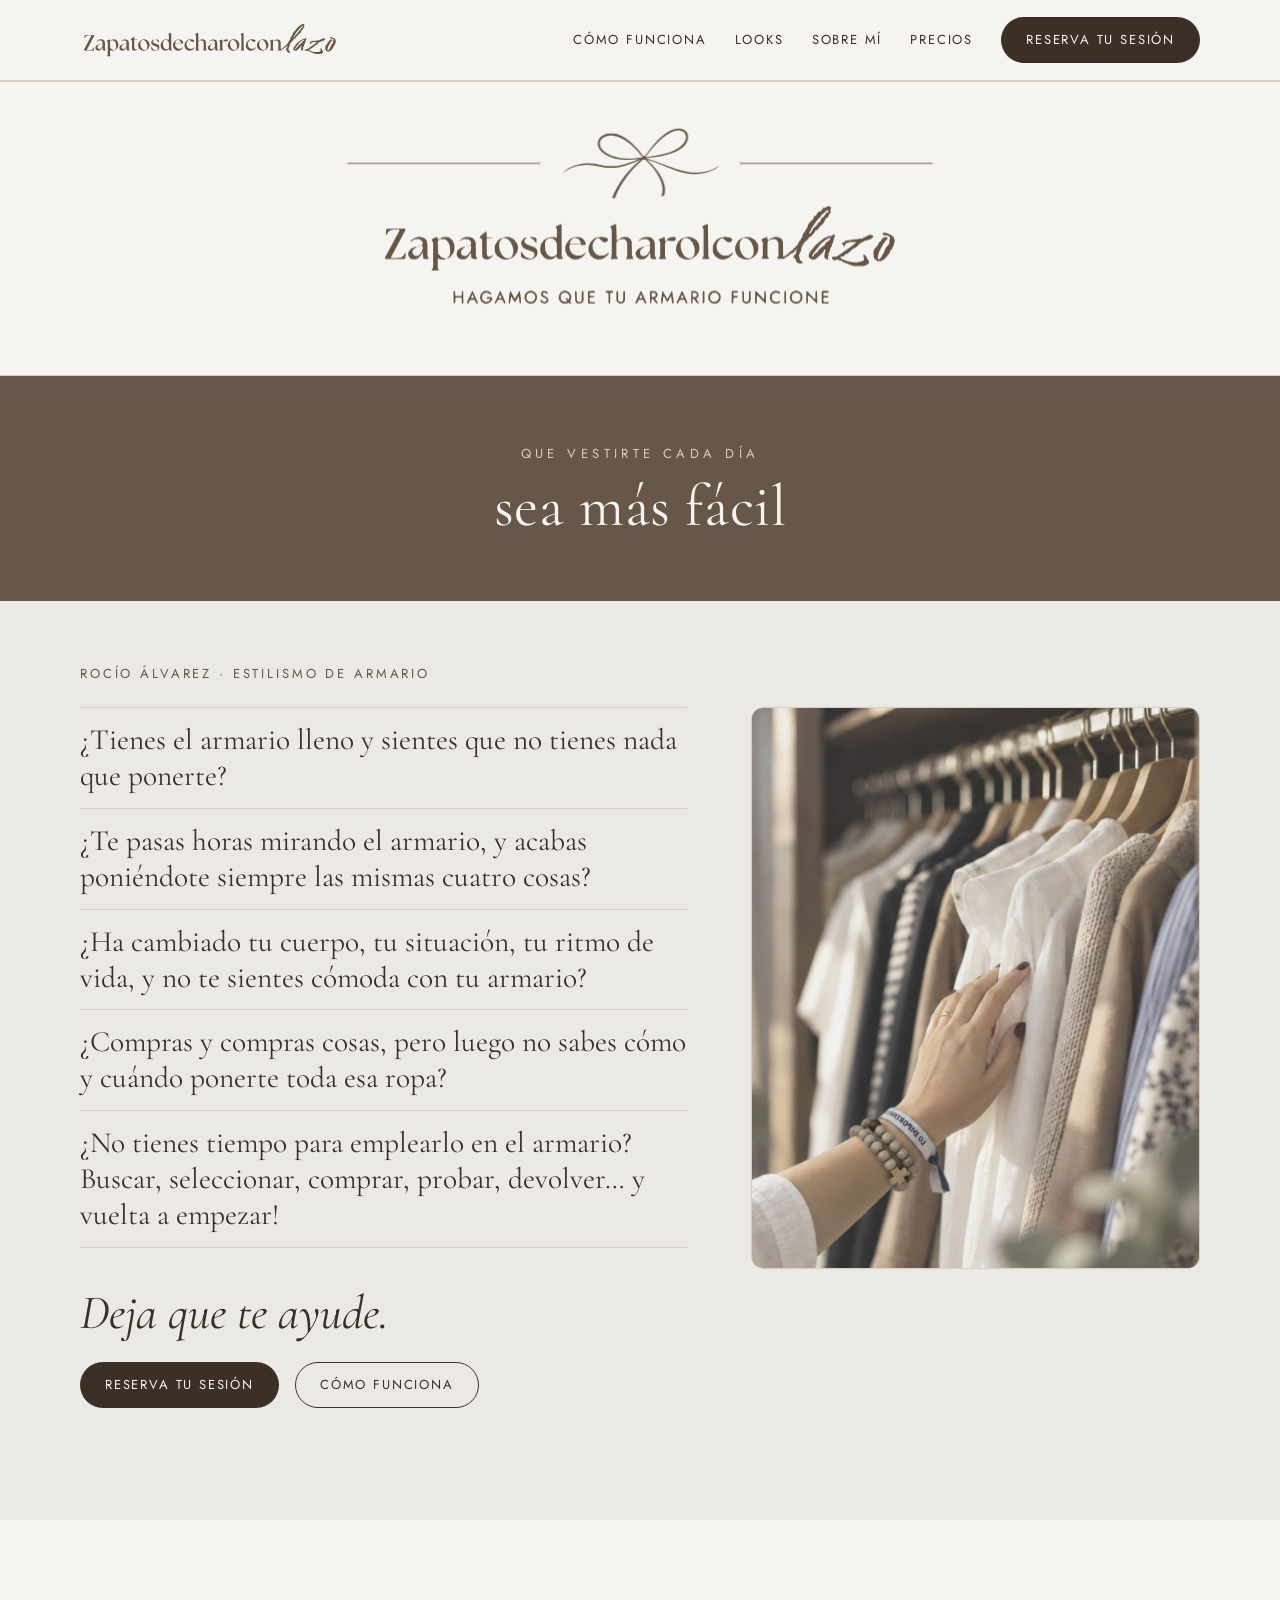
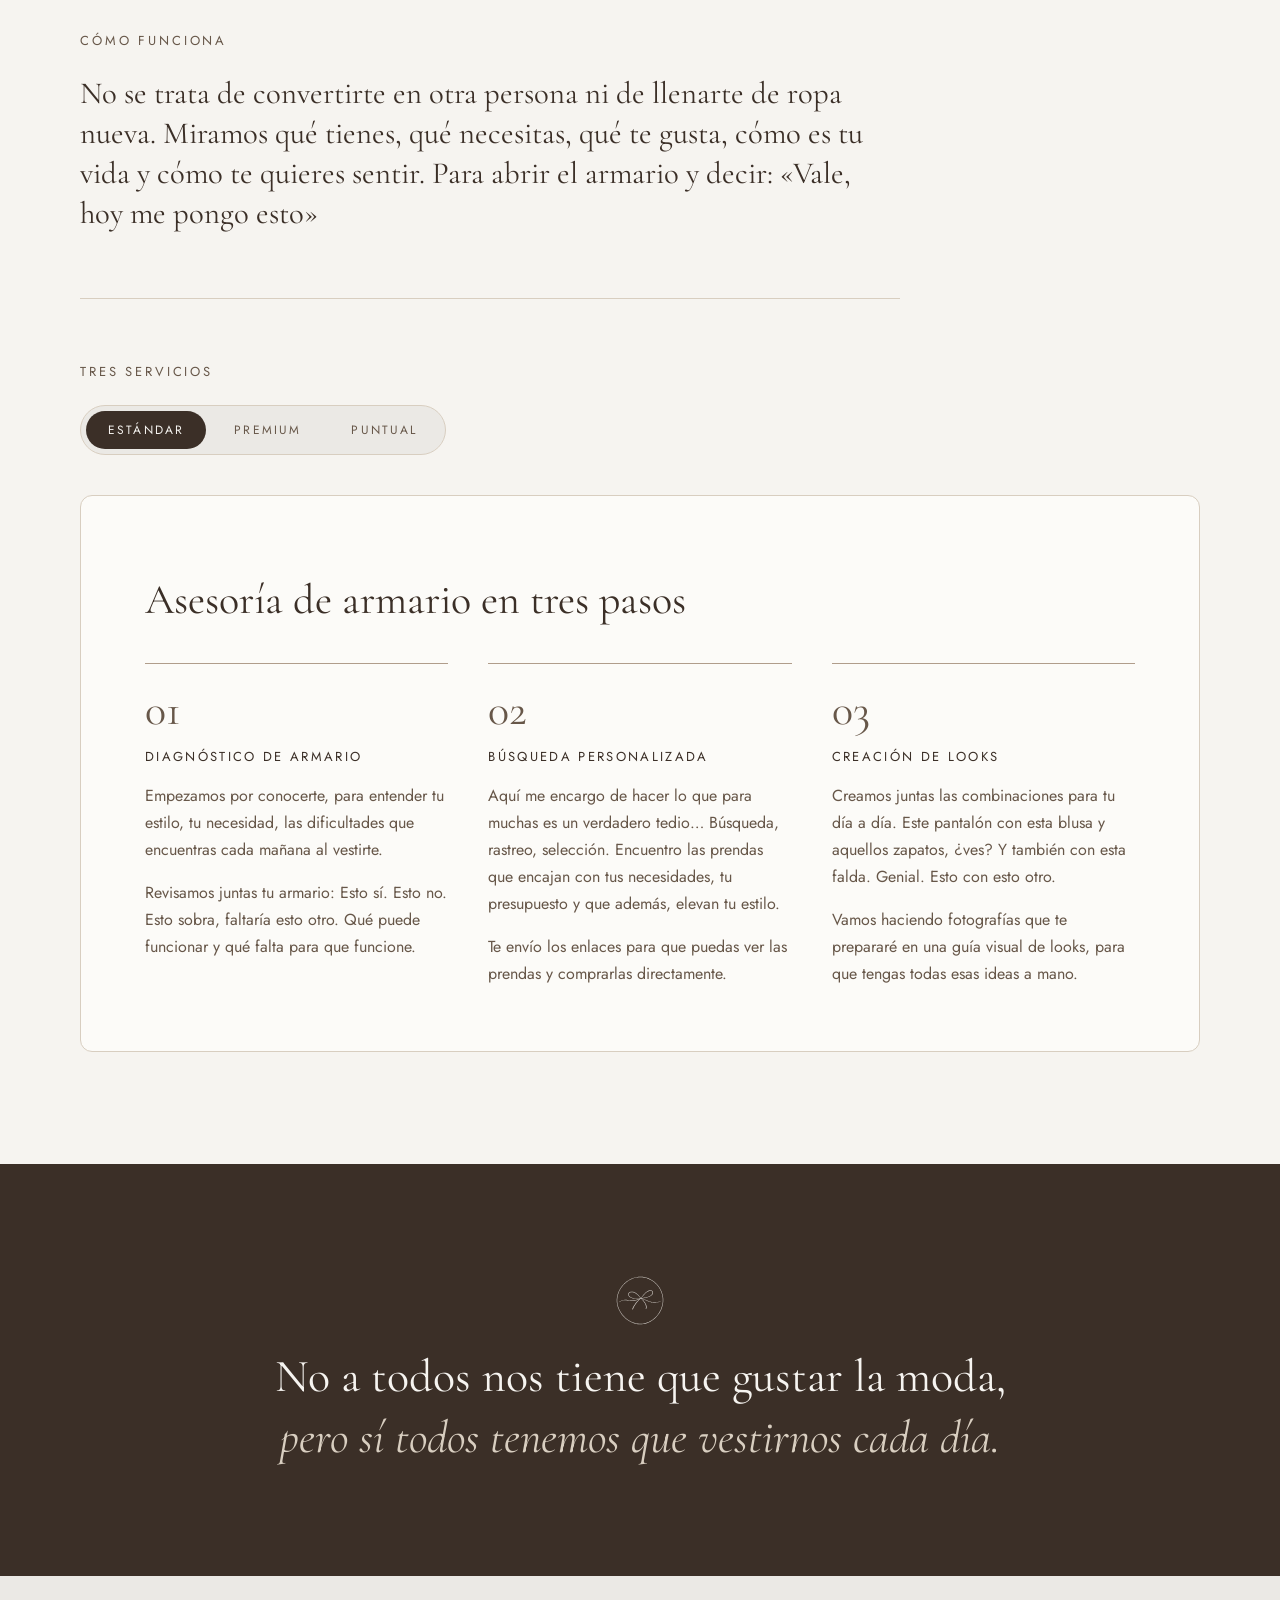
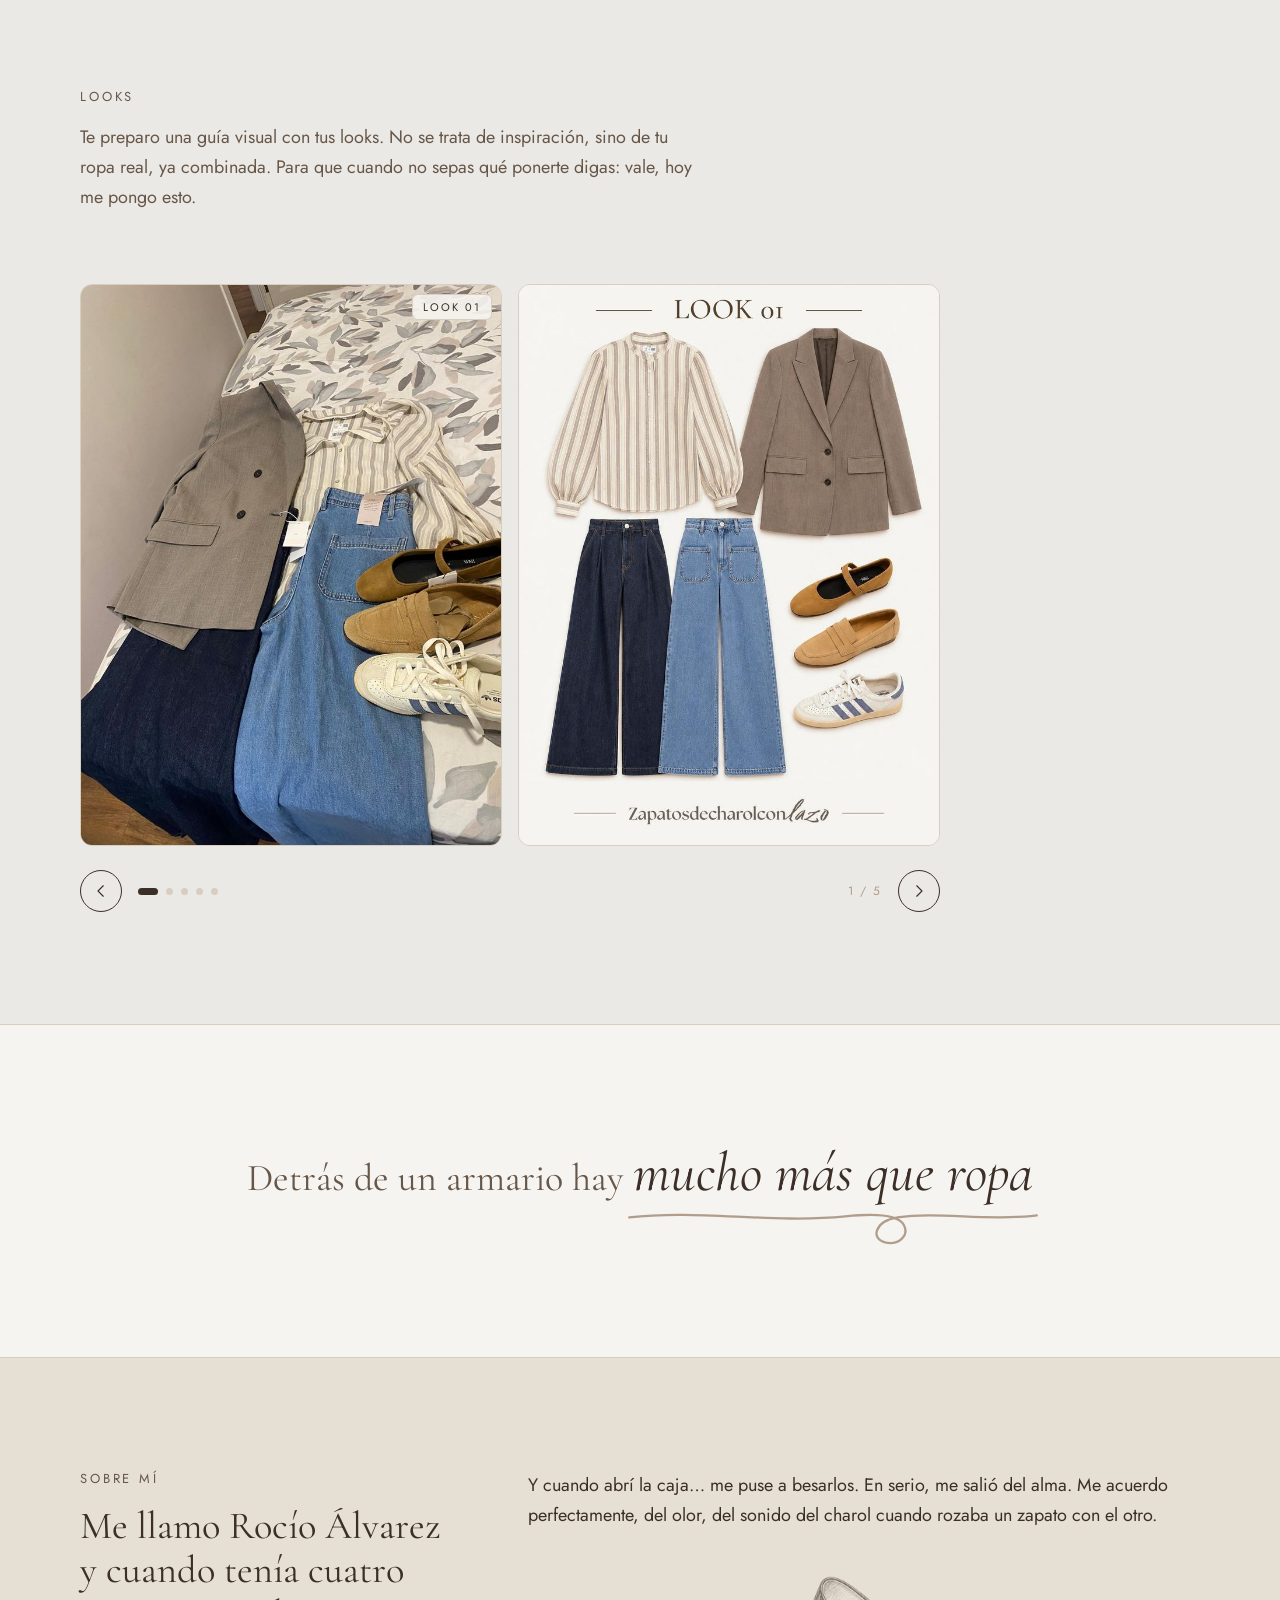
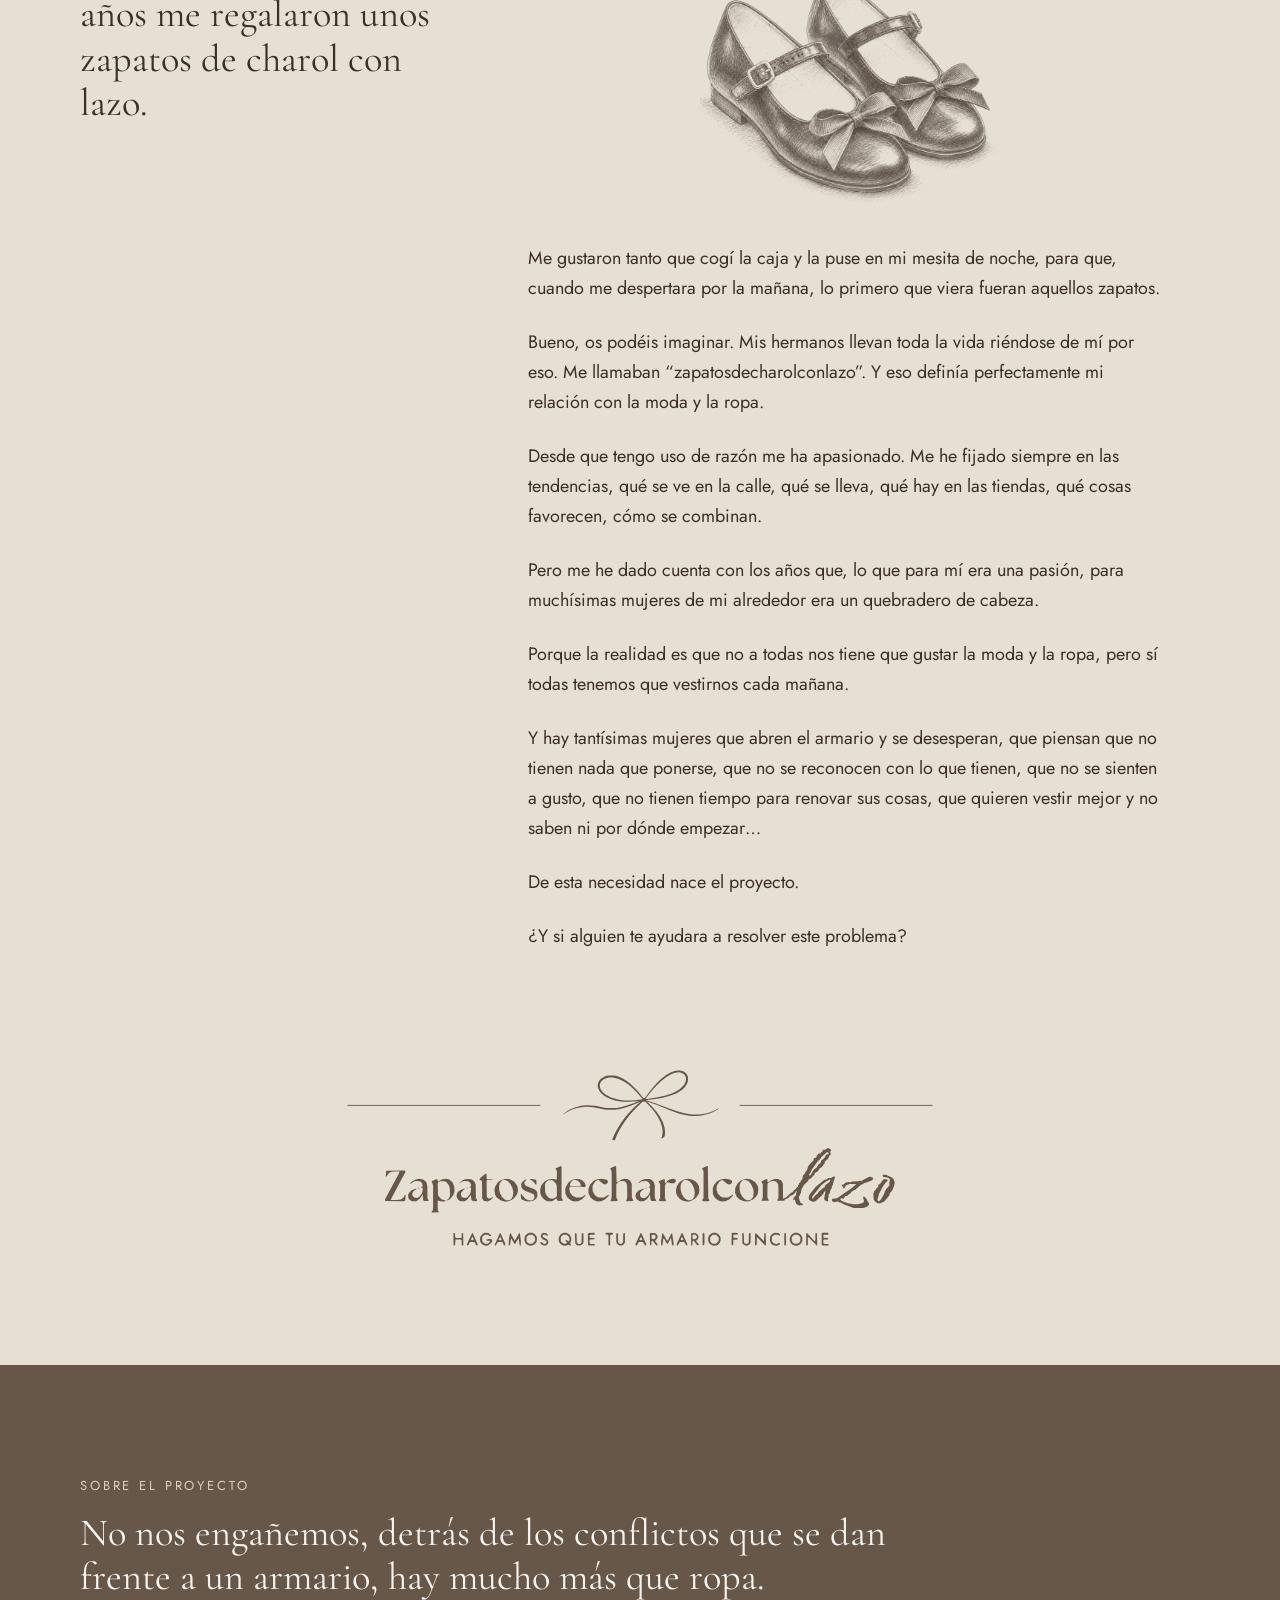
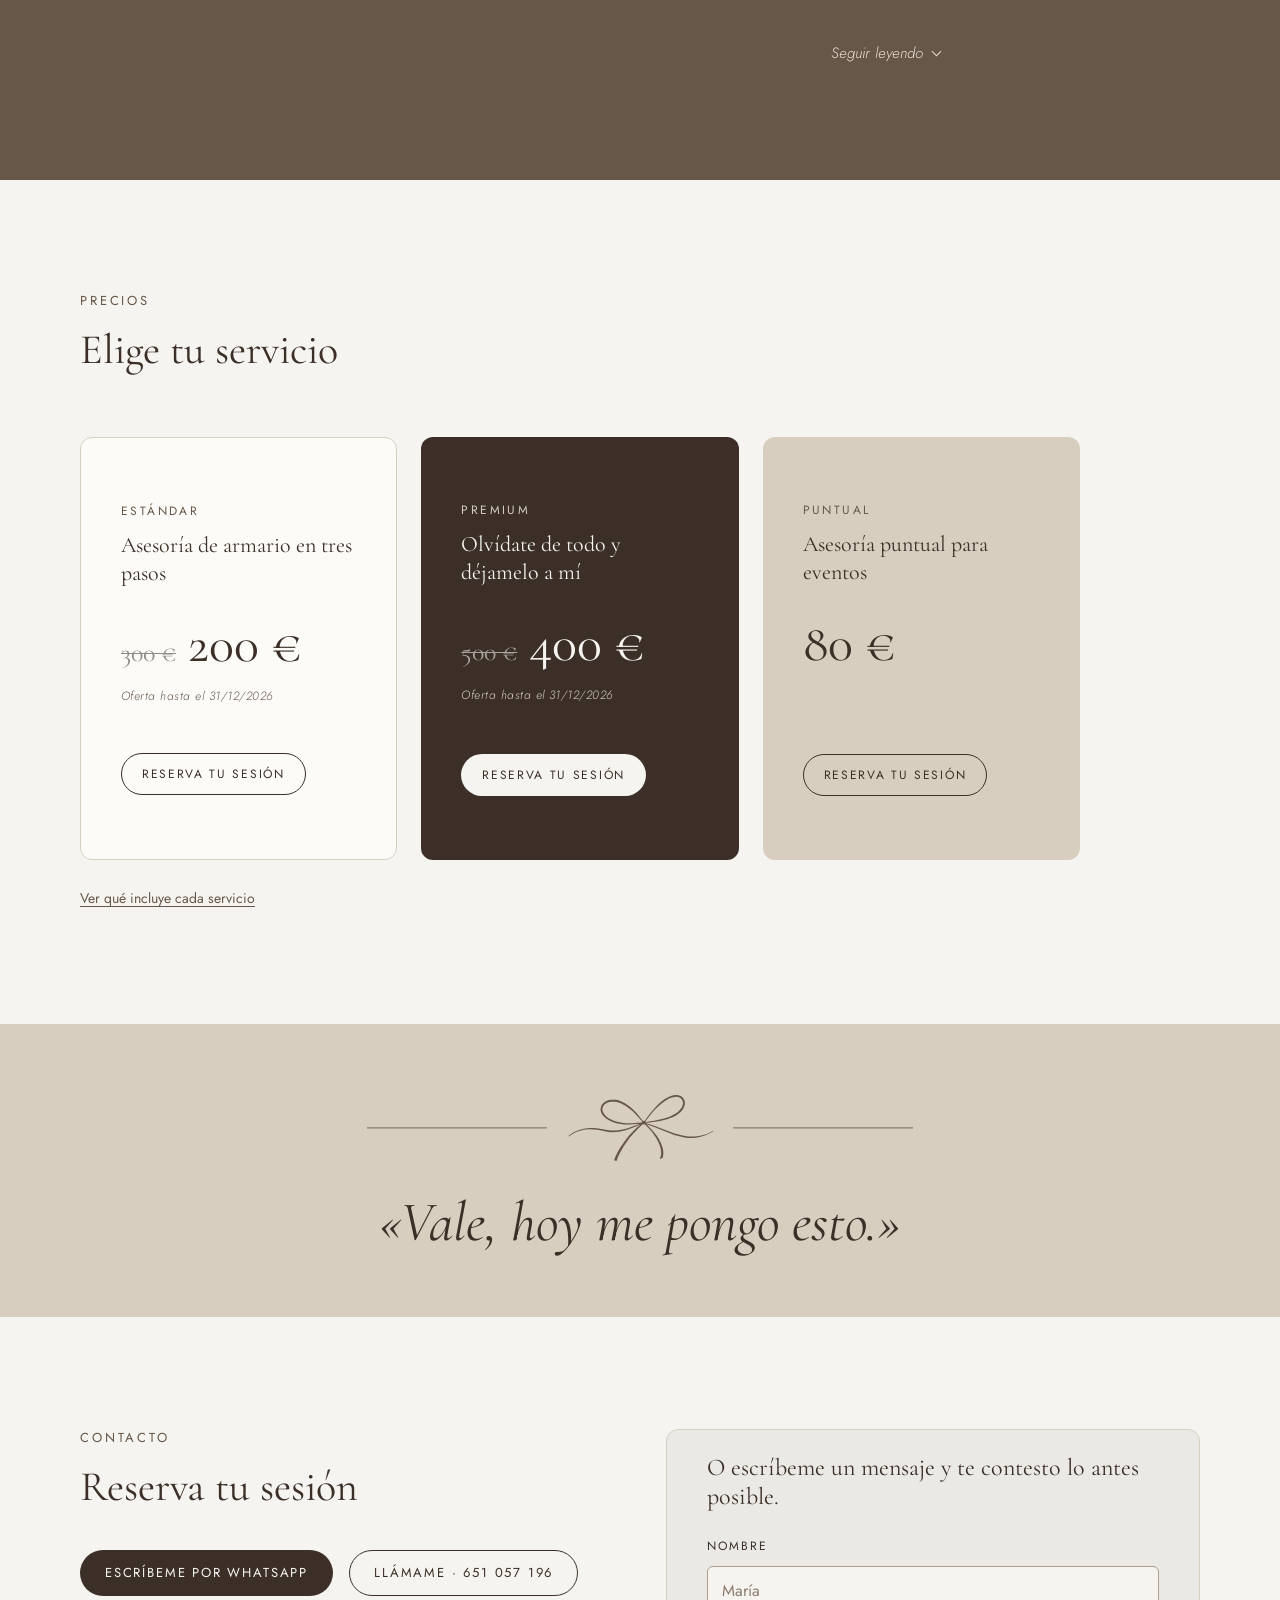
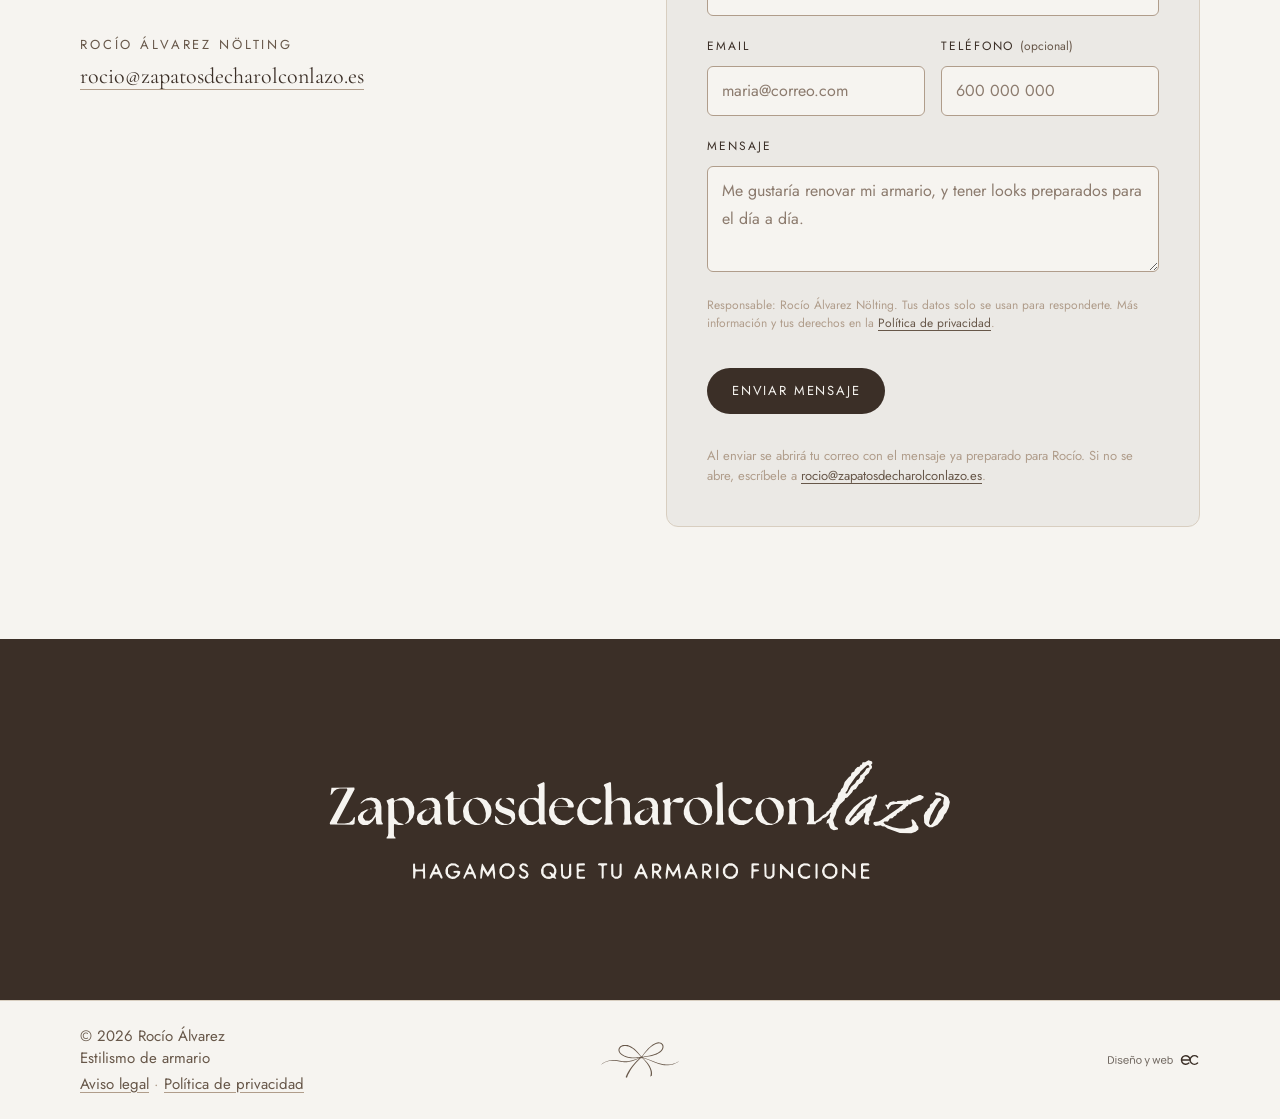
==== commit 962e8aa6: "Update menu link text from 'Antes y después' to 'Looks'" ====
--- a/index.html
+++ b/index.html
@@ -23,7 +23,7 @@
   <link rel="icon" type="image/svg+xml" href="assets/logos/lazo-circulo-marron.svg">
   <link rel="preload" href="assets/fonts/jost.woff" as="font" type="font/woff" crossorigin>
   <link rel="preload" href="assets/fonts/cormorant-garamond.woff" as="font" type="font/woff" crossorigin>
-  <link rel="stylesheet" href="css/styles.css?v=2026-11-16-pie">
+  <link rel="stylesheet" href="css/styles.css?v=2026-11-16-formcorto">
 </head>
 <body>
   <a class="skip" href="#contenido">Saltar al contenido</a>
@@ -52,7 +52,7 @@
       </button>
       <nav class="menu" id="menu" aria-label="Principal">
         <a href="#servicios">Cómo funciona</a>
-        <a href="#antes-despues">Antes y después</a>
+        <a href="#antes-despues">Looks</a>
         <a href="#sobre-mi">Sobre mí</a>
         <a href="#precios">Precios</a>
         <a class="btn btn-primary" href="#reserva">Reserva tu sesión</a>
@@ -409,16 +409,13 @@
   <!-- PIE -->
   <footer class="site-footer">
     <div class="wrap footer-inner">
-      <span class="pie-copy">© <span data-year>2026</span> Rocío Álvarez<span class="pie-sep"> · </span><span class="pie-linea2">Estilismo de armario</span></span>
+      <span class="pie-copy">© <span data-year>2026</span> Rocío Álvarez<span class="pie-sep"> · </span><span class="pie-linea2">Estilismo de armario</span><span class="pie-legales"><a class="pie-legal" href="aviso-legal.html">Aviso legal</a><span aria-hidden="true"> · </span><a class="pie-legal" href="privacidad.html">Política de privacidad</a></span></span>
       <img class="pie-lazo" src="assets/logos/lazo-marron.svg" alt="" width="80" height="38">
       <img class="pie-lazo-lineas" src="assets/logos/lazo-lineas-marron.svg" alt="" width="260" height="37">
-      <div class="pie-derecha">
-        <span class="pie-legales"><a class="pie-legal" href="aviso-legal.html">Aviso legal</a><span aria-hidden="true"> · </span><a class="pie-legal" href="privacidad.html">Política de privacidad</a></span>
-        <a class="pie-credito" href="https://ecwebdesign.es" target="_blank" rel="noopener"><img src="assets/logos/credito-ecwebdesign.svg" alt="Diseño y web: Esteban Calvo" width="92" height="14"></a>
-      </div>
+      <a class="pie-credito" href="https://ecwebdesign.es" target="_blank" rel="noopener"><img src="assets/logos/credito-ecwebdesign.svg" alt="Diseño y web: Esteban Calvo" width="92" height="14"></a>
     </div>
   </footer>
 
-  <script src="js/main.js?v=2026-11-16-pie"></script>
+  <script src="js/main.js?v=2026-11-16-formcorto"></script>
 </body>
 </html>
--- a/css/styles.css
+++ b/css/styles.css
@@ -1210,7 +1210,7 @@
 
 /* Pie: enlaces legales a la derecha, encima del crédito */
 .pie-derecha { justify-self: end; display: flex; flex-direction: column; align-items: flex-end; }
-@media (min-width: 961px) { .footer-inner { padding: var(--s3) 0; } }
+@media (min-width: 961px) { .footer-inner { padding-top: var(--s3); padding-bottom: var(--s3); } }
 .pie-derecha .pie-legales { margin-top: 0; line-height: 22px; }
 .pie-derecha .pie-credito { margin-top: var(--s2); }
 @media (max-width: 960px) {
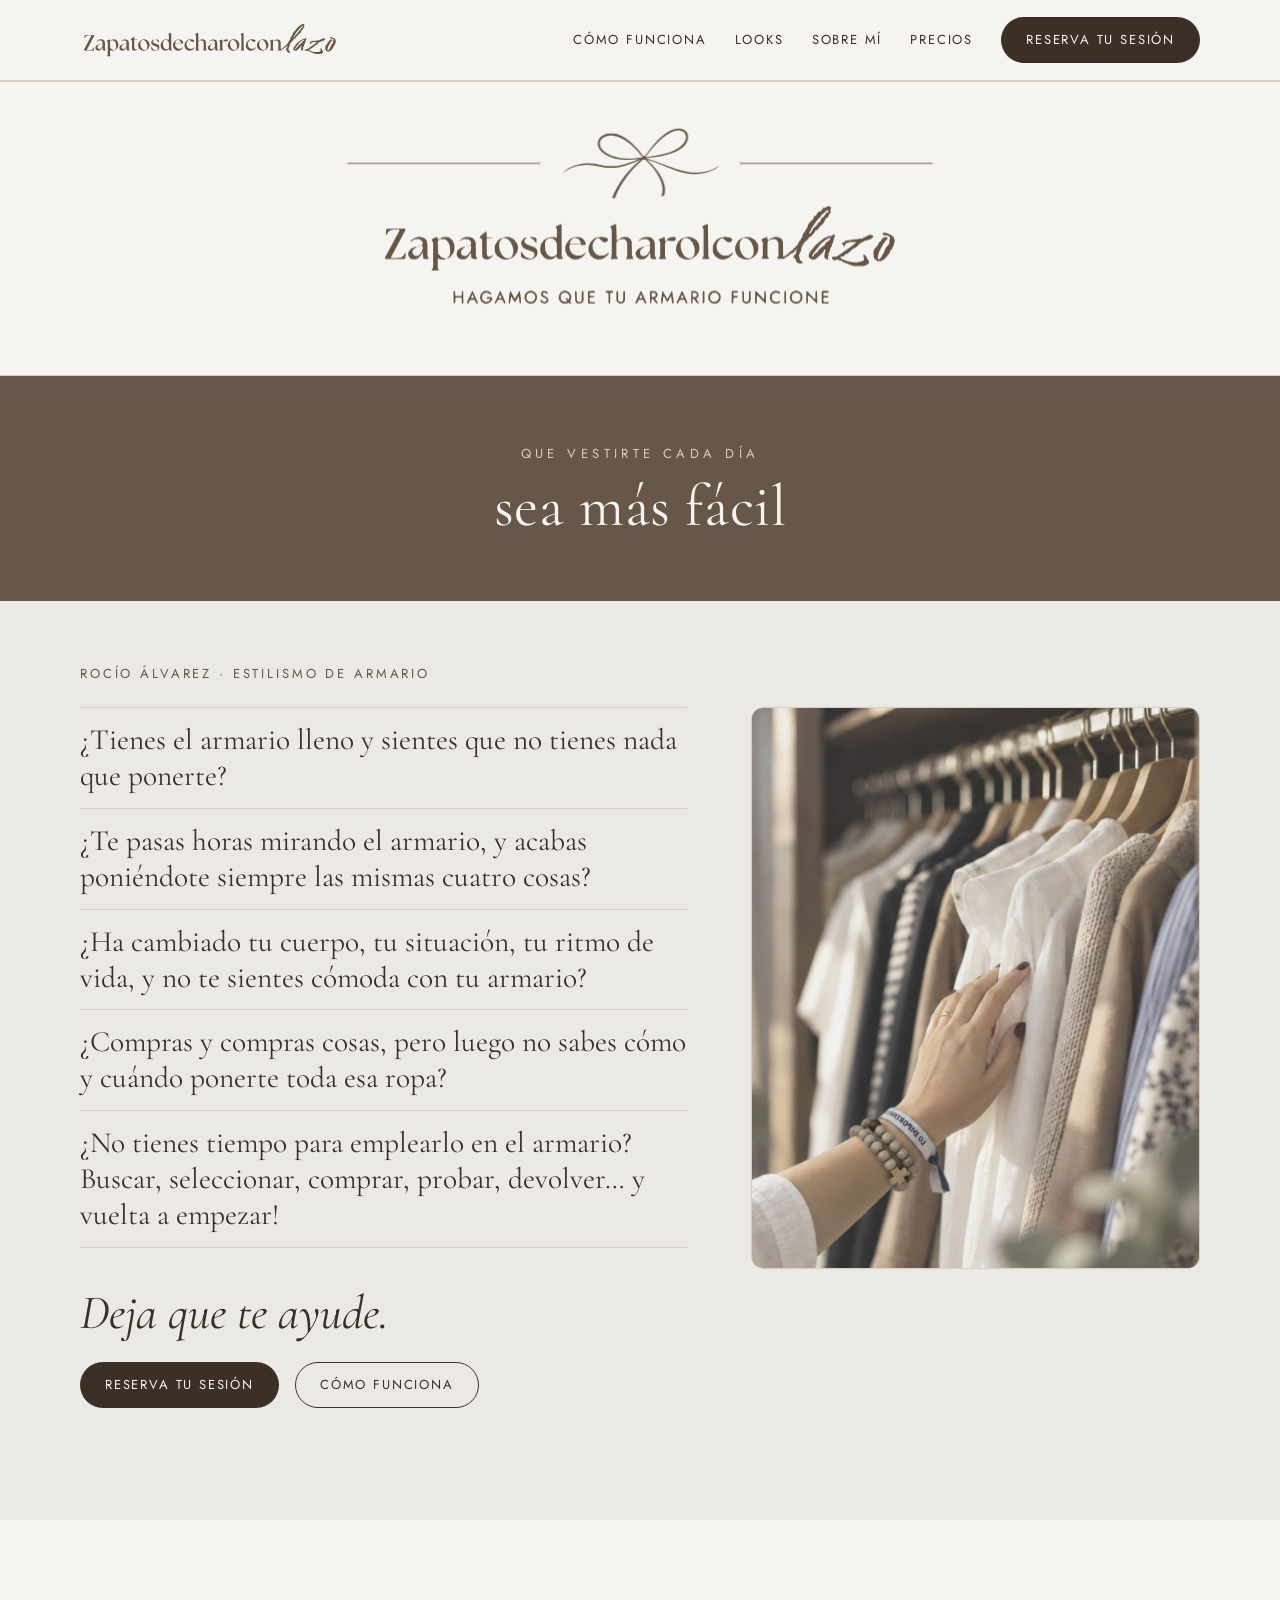
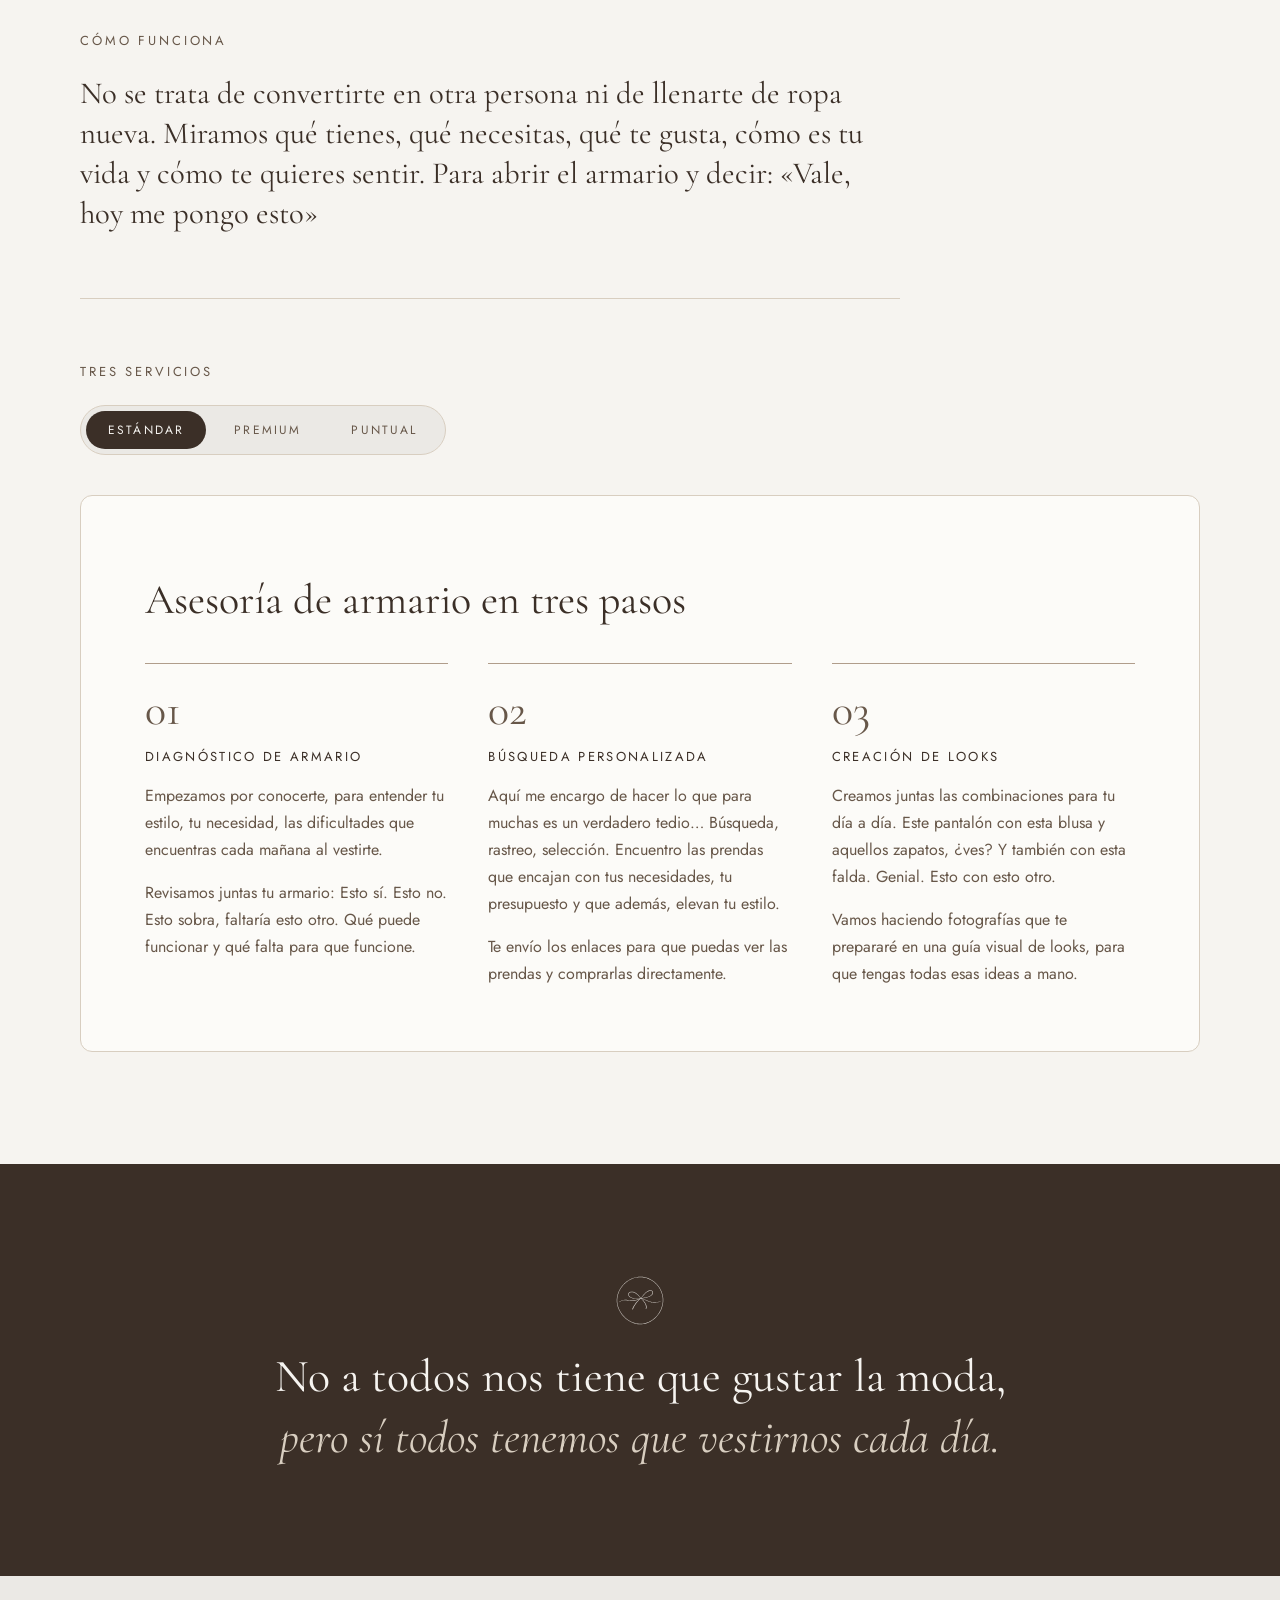
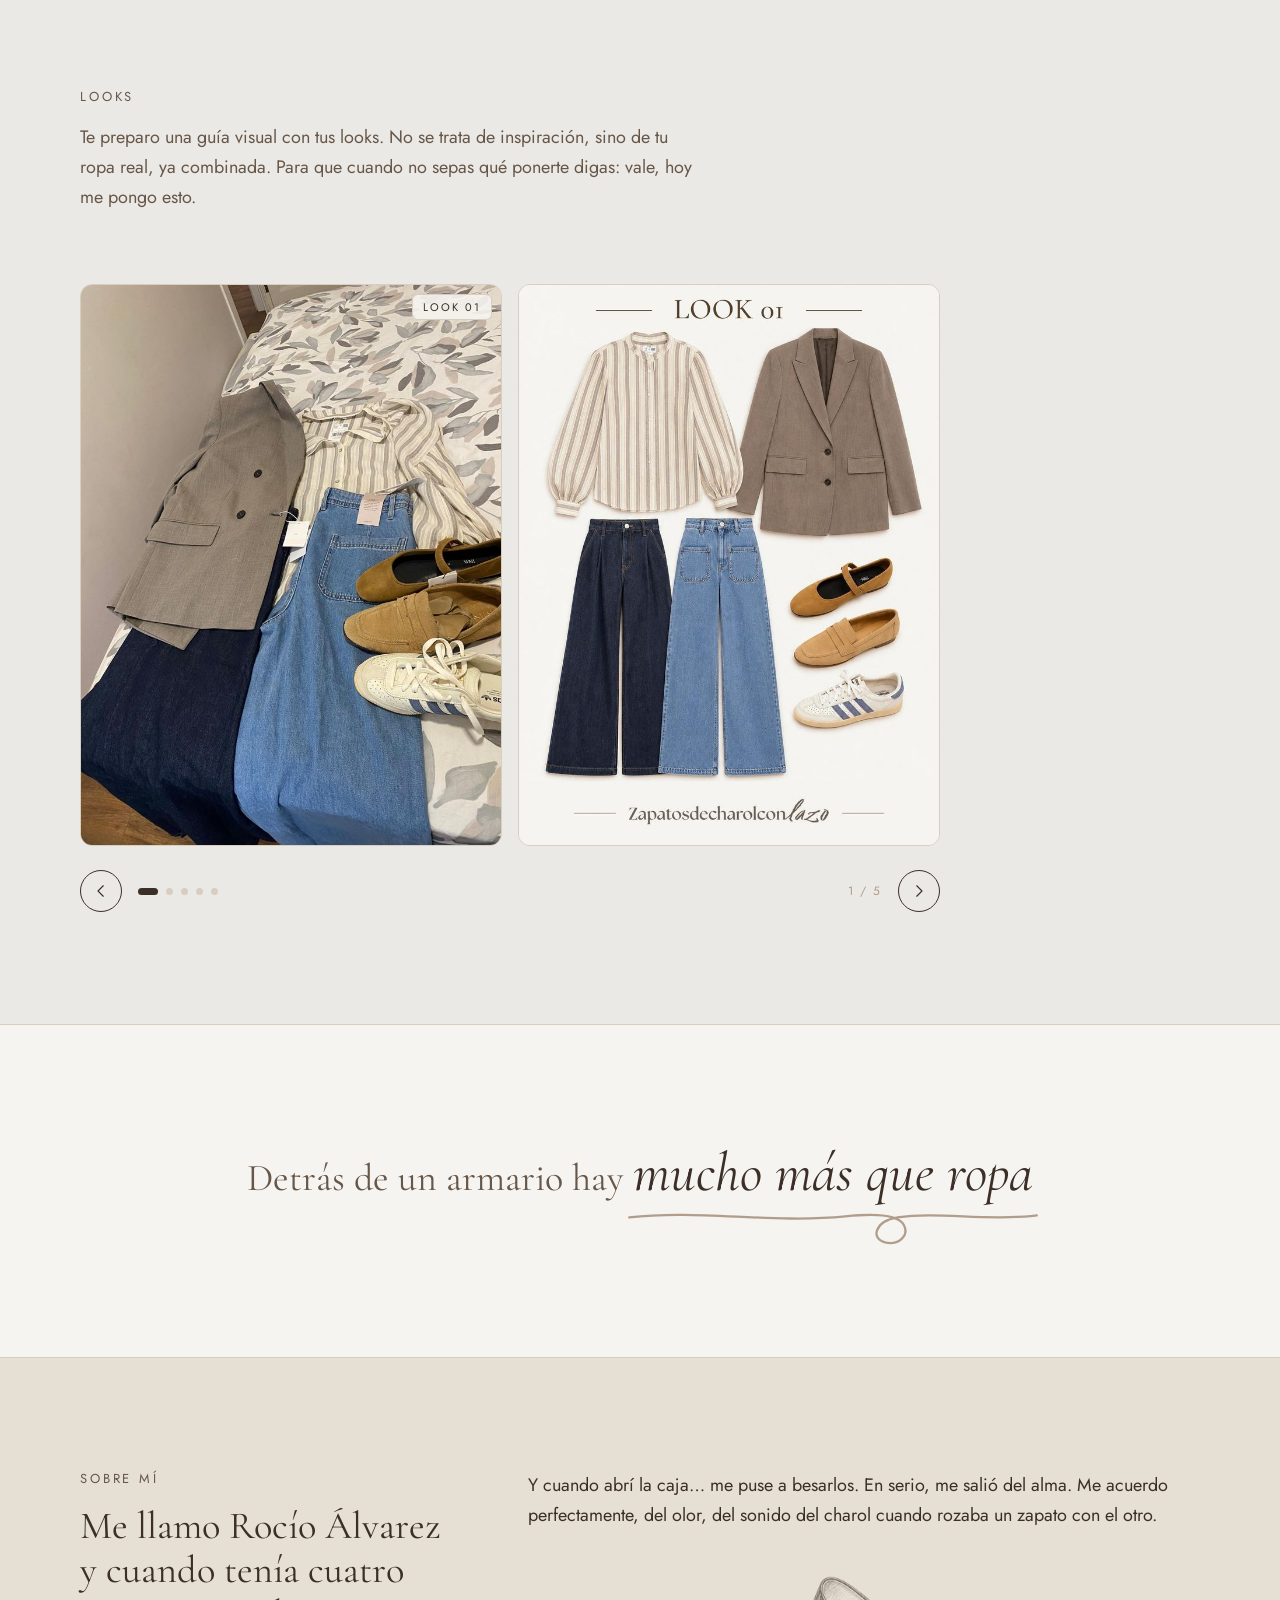
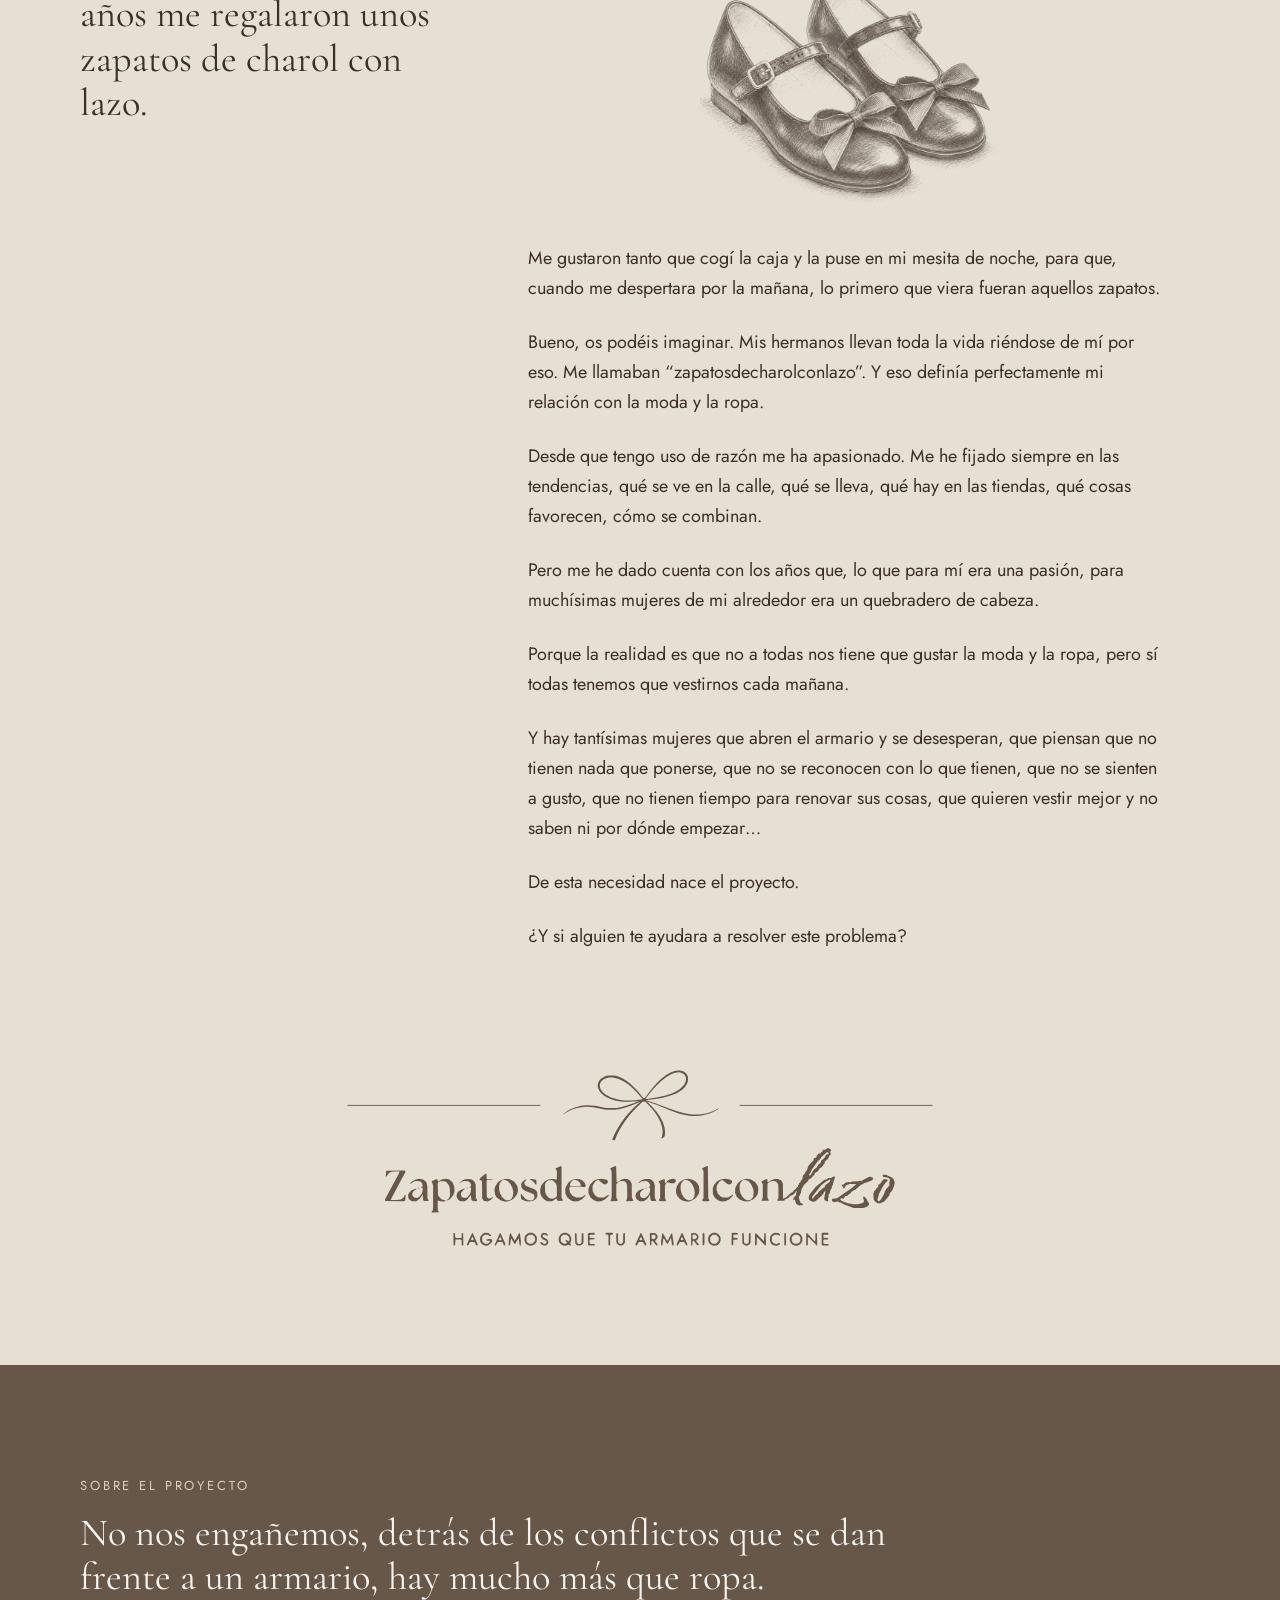
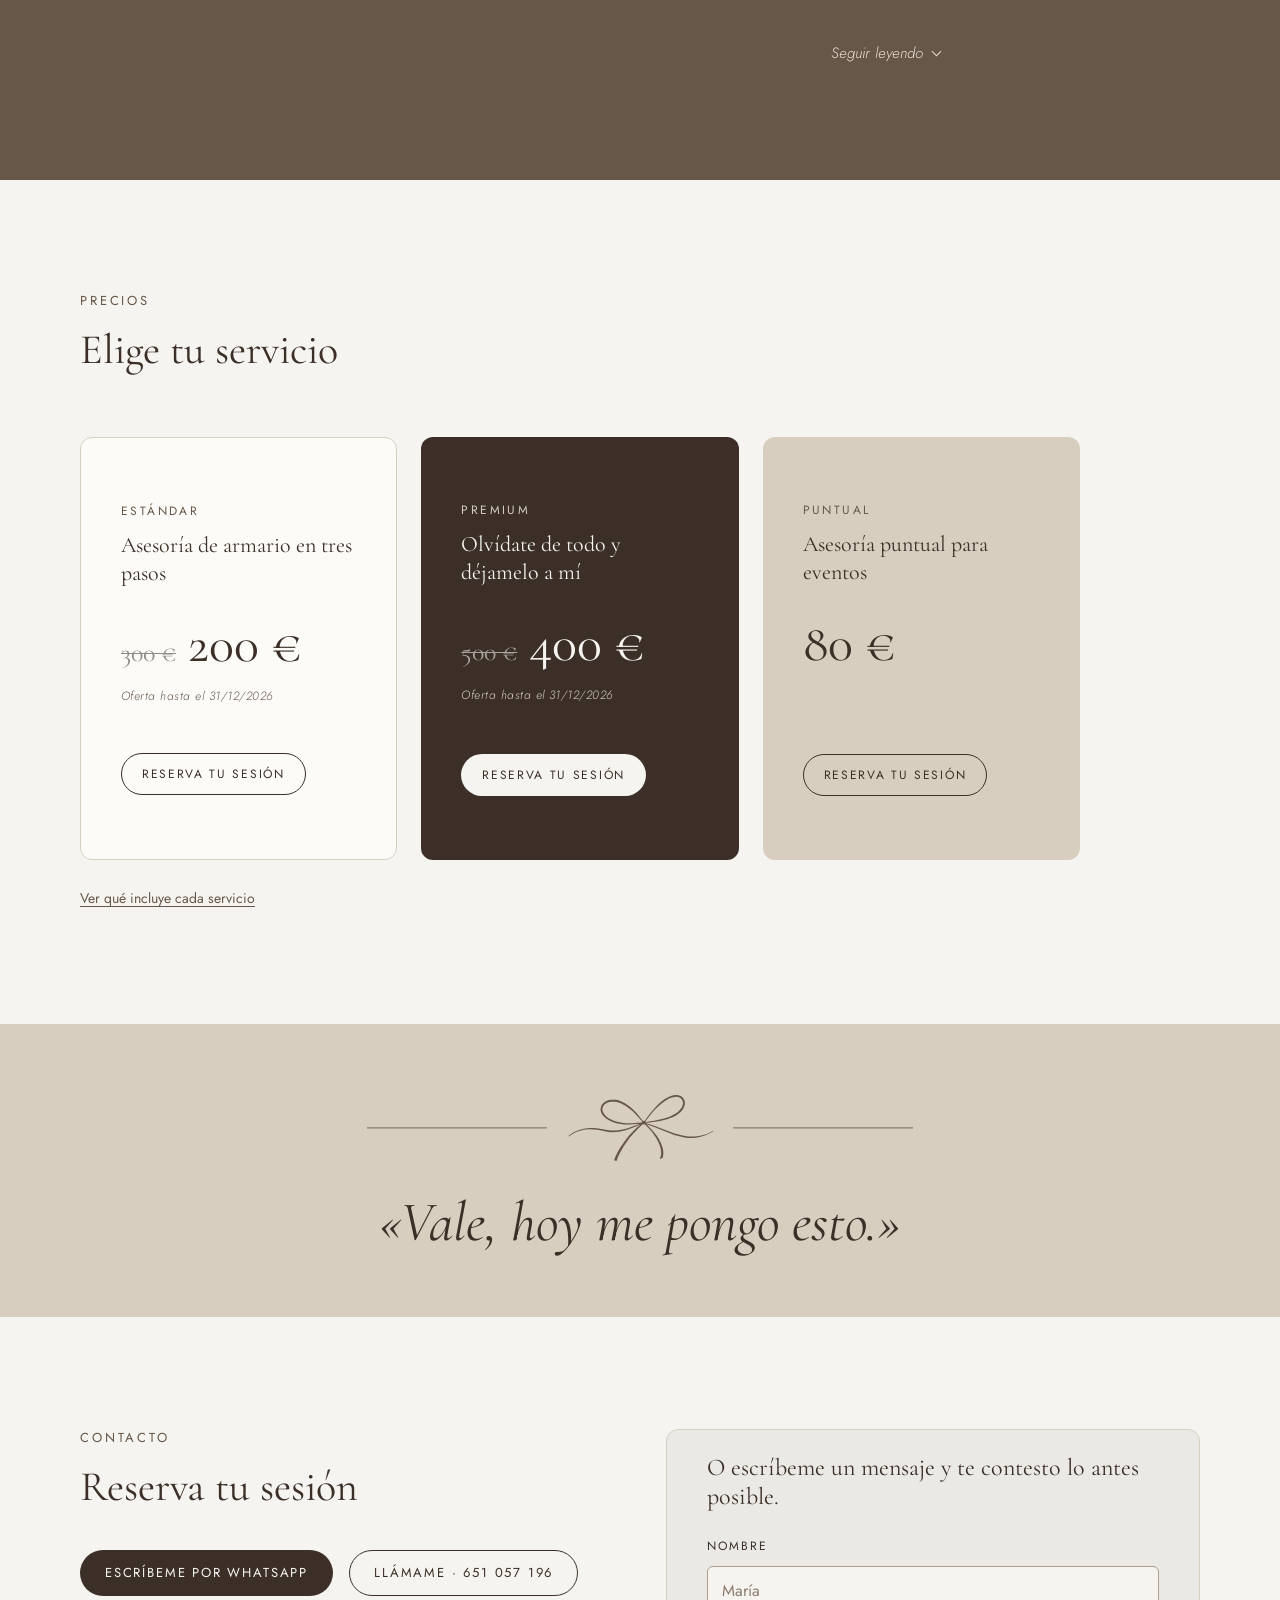
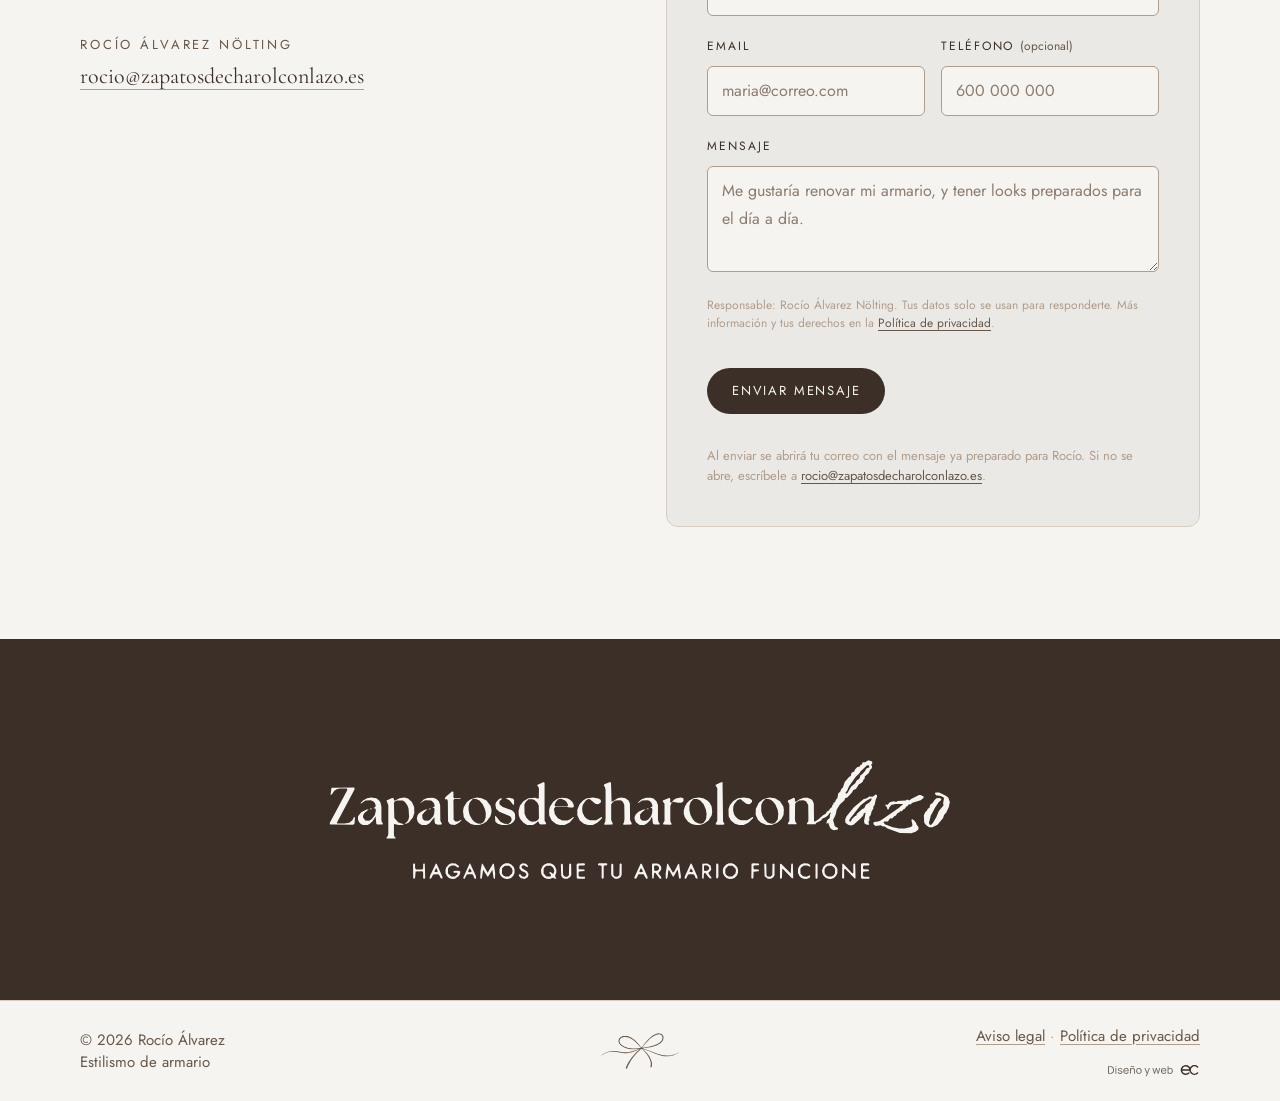
==== commit 17183233: "Merge pull request #48 from estebancalvobayarri/pie-derecha Pie: enlaces legales a la derecha" ====
--- a/index.html
+++ b/index.html
@@ -23,7 +23,7 @@
   <link rel="icon" type="image/svg+xml" href="assets/logos/lazo-circulo-marron.svg">
   <link rel="preload" href="assets/fonts/jost.woff" as="font" type="font/woff" crossorigin>
   <link rel="preload" href="assets/fonts/cormorant-garamond.woff" as="font" type="font/woff" crossorigin>
-  <link rel="stylesheet" href="css/styles.css?v=2026-11-16-formcorto">
+  <link rel="stylesheet" href="css/styles.css?v=2026-11-16-pie">
 </head>
 <body>
   <a class="skip" href="#contenido">Saltar al contenido</a>
@@ -409,13 +409,16 @@
   <!-- PIE -->
   <footer class="site-footer">
     <div class="wrap footer-inner">
-      <span class="pie-copy">© <span data-year>2026</span> Rocío Álvarez<span class="pie-sep"> · </span><span class="pie-linea2">Estilismo de armario</span><span class="pie-legales"><a class="pie-legal" href="aviso-legal.html">Aviso legal</a><span aria-hidden="true"> · </span><a class="pie-legal" href="privacidad.html">Política de privacidad</a></span></span>
+      <span class="pie-copy">© <span data-year>2026</span> Rocío Álvarez<span class="pie-sep"> · </span><span class="pie-linea2">Estilismo de armario</span></span>
       <img class="pie-lazo" src="assets/logos/lazo-marron.svg" alt="" width="80" height="38">
       <img class="pie-lazo-lineas" src="assets/logos/lazo-lineas-marron.svg" alt="" width="260" height="37">
-      <a class="pie-credito" href="https://ecwebdesign.es" target="_blank" rel="noopener"><img src="assets/logos/credito-ecwebdesign.svg" alt="Diseño y web: Esteban Calvo" width="92" height="14"></a>
+      <div class="pie-derecha">
+        <span class="pie-legales"><a class="pie-legal" href="aviso-legal.html">Aviso legal</a><span aria-hidden="true"> · </span><a class="pie-legal" href="privacidad.html">Política de privacidad</a></span>
+        <a class="pie-credito" href="https://ecwebdesign.es" target="_blank" rel="noopener"><img src="assets/logos/credito-ecwebdesign.svg" alt="Diseño y web: Esteban Calvo" width="92" height="14"></a>
+      </div>
     </div>
   </footer>
 
-  <script src="js/main.js?v=2026-11-16-formcorto"></script>
+  <script src="js/main.js?v=2026-11-16-pie"></script>
 </body>
 </html>
--- a/css/styles.css
+++ b/css/styles.css
@@ -1214,7 +1214,7 @@
 .pie-derecha .pie-legales { margin-top: 0; line-height: 22px; }
 .pie-derecha .pie-credito { margin-top: var(--s2); }
 @media (max-width: 960px) {
-  .pie-derecha { order: 3; align-items: center; margin-top: -10px; }
+  .pie-derecha { order: 3; align-items: center; margin-top: 6px; }
   .pie-derecha .pie-legales { margin-top: 0; }
   .pie-derecha .pie-credito { margin-top: 56px; }
 }
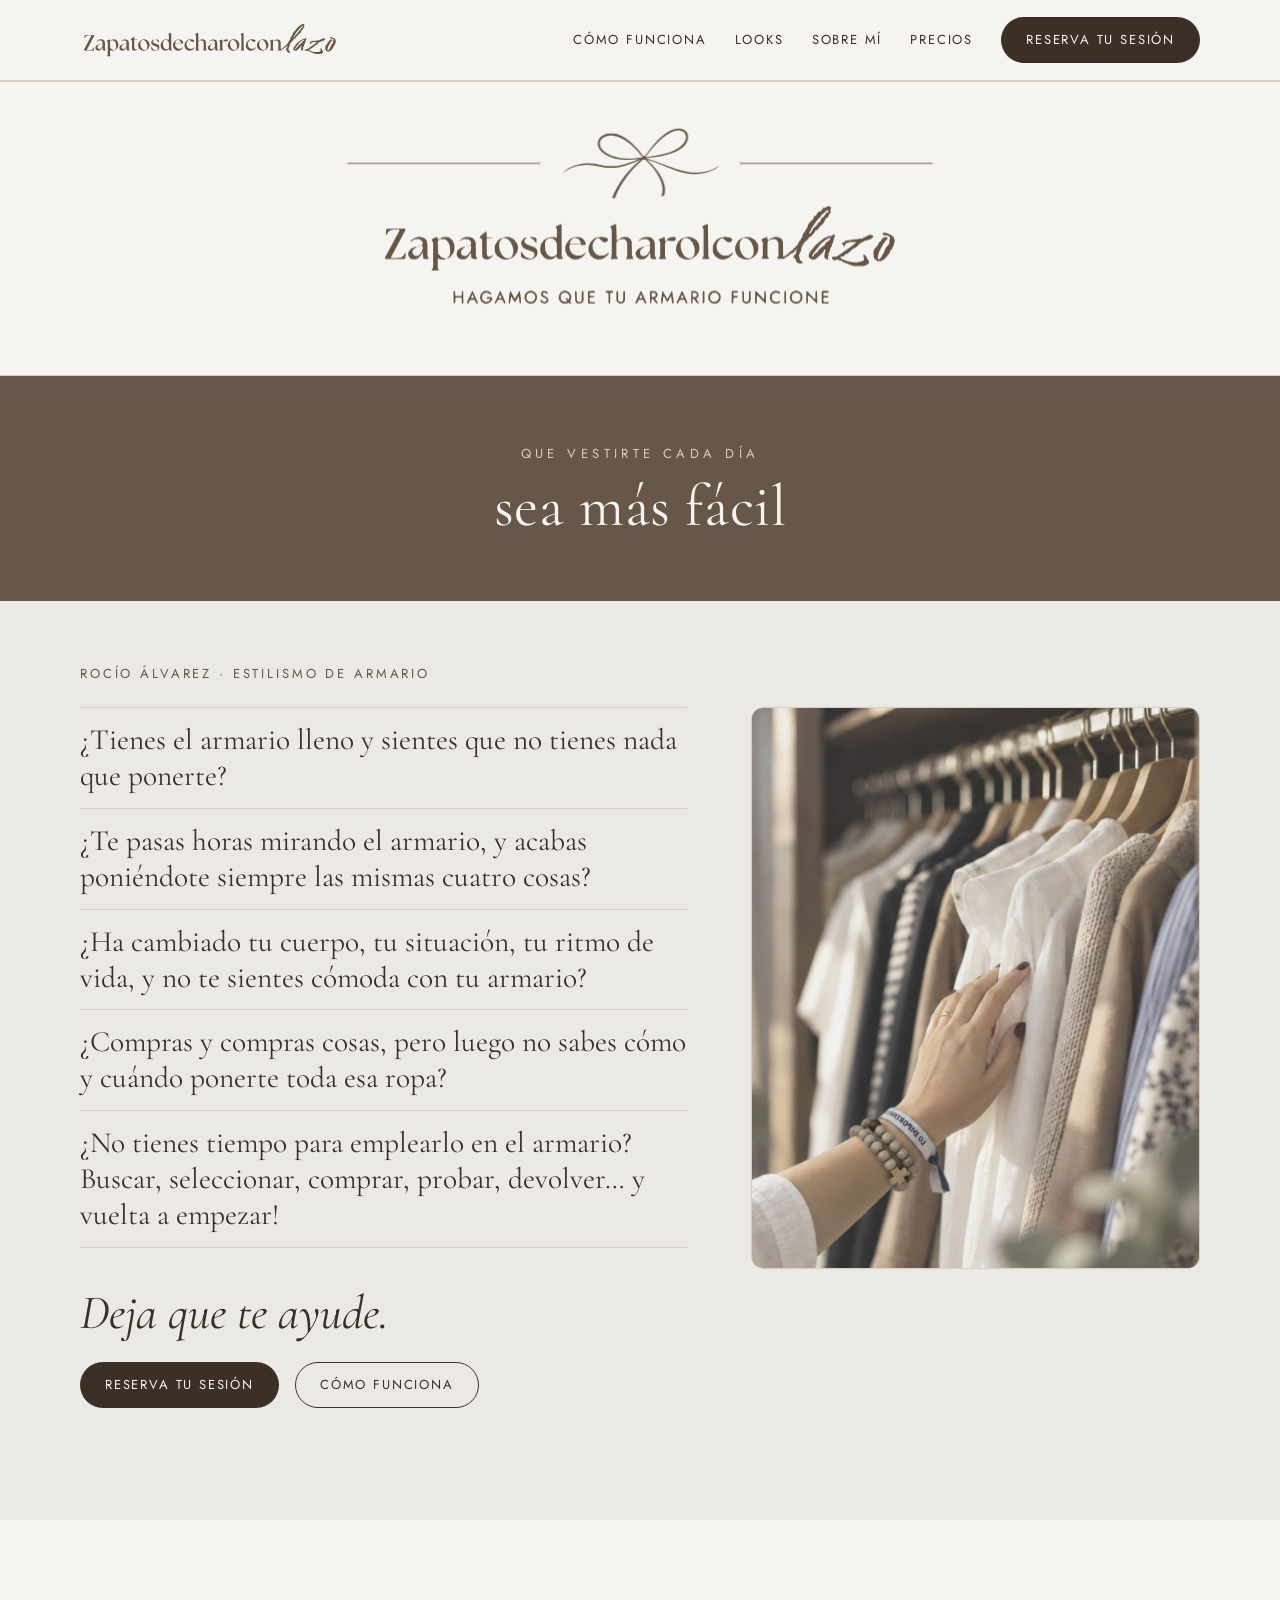
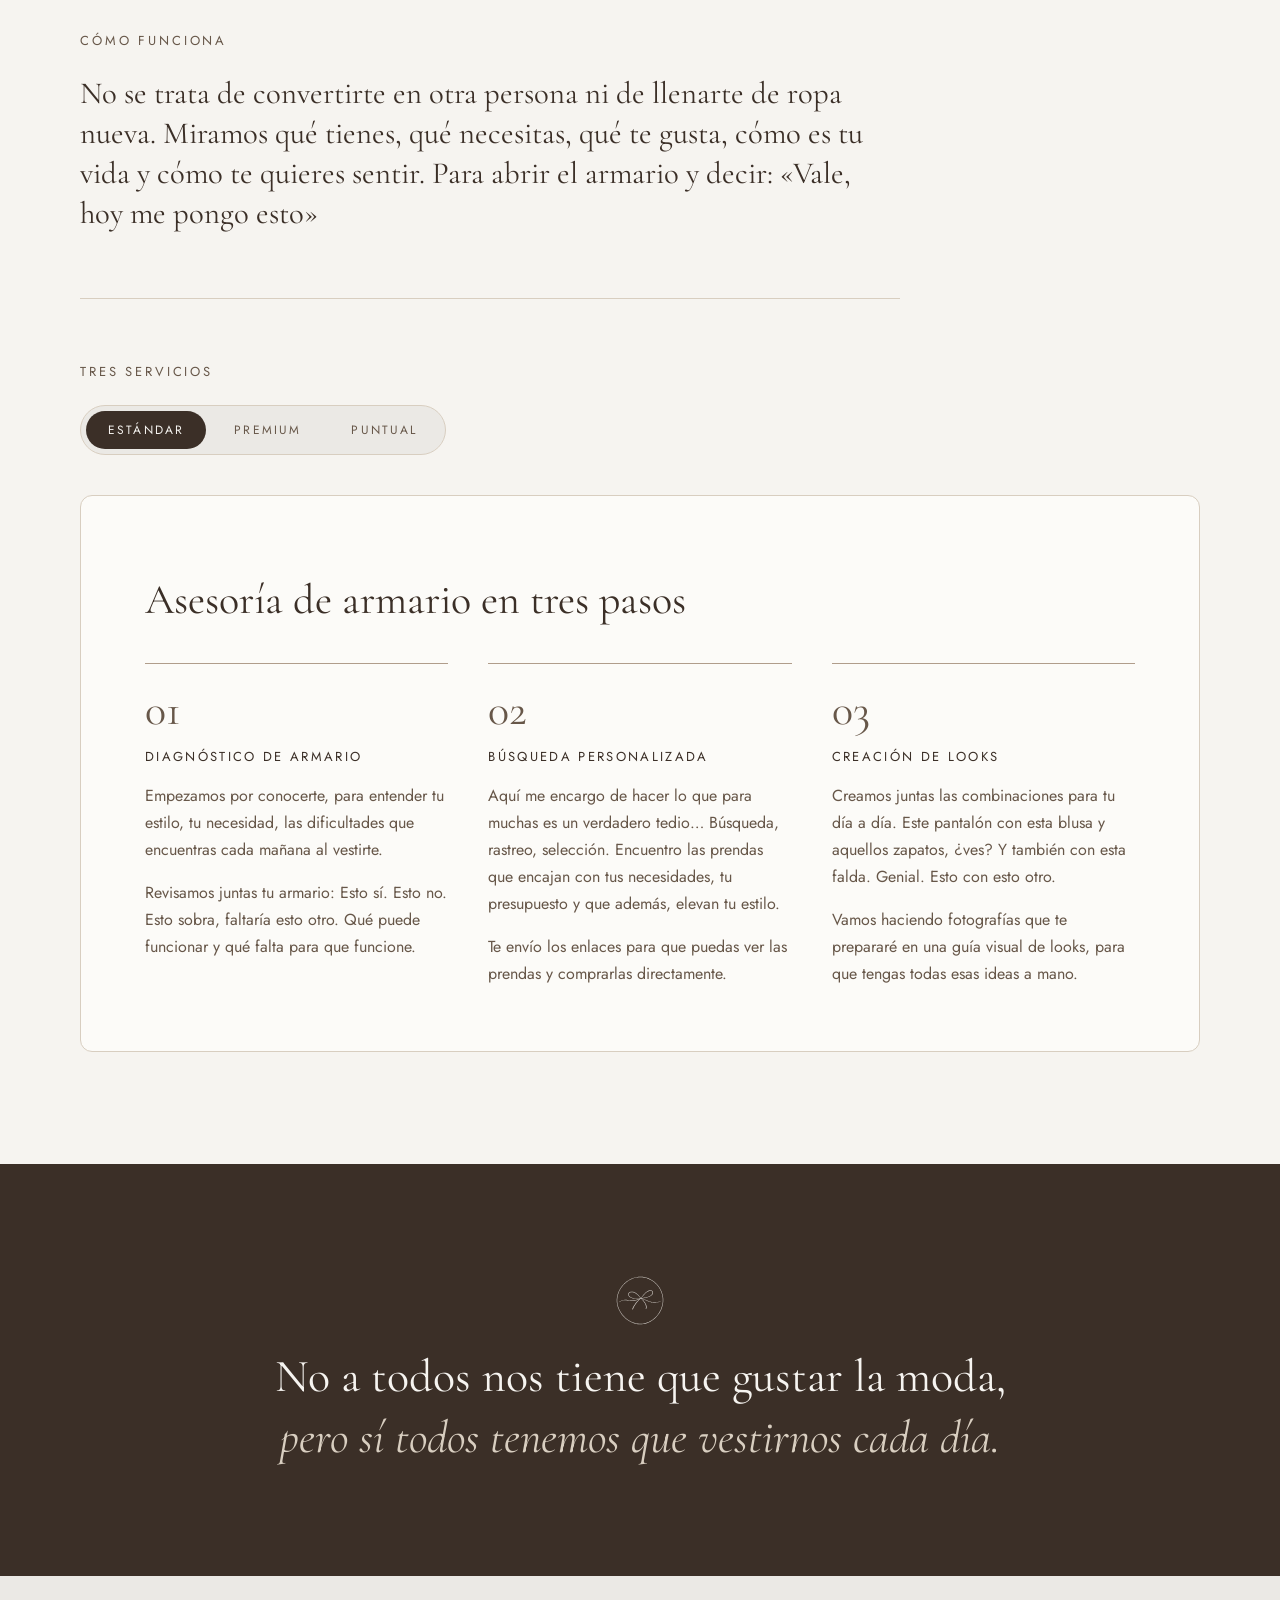
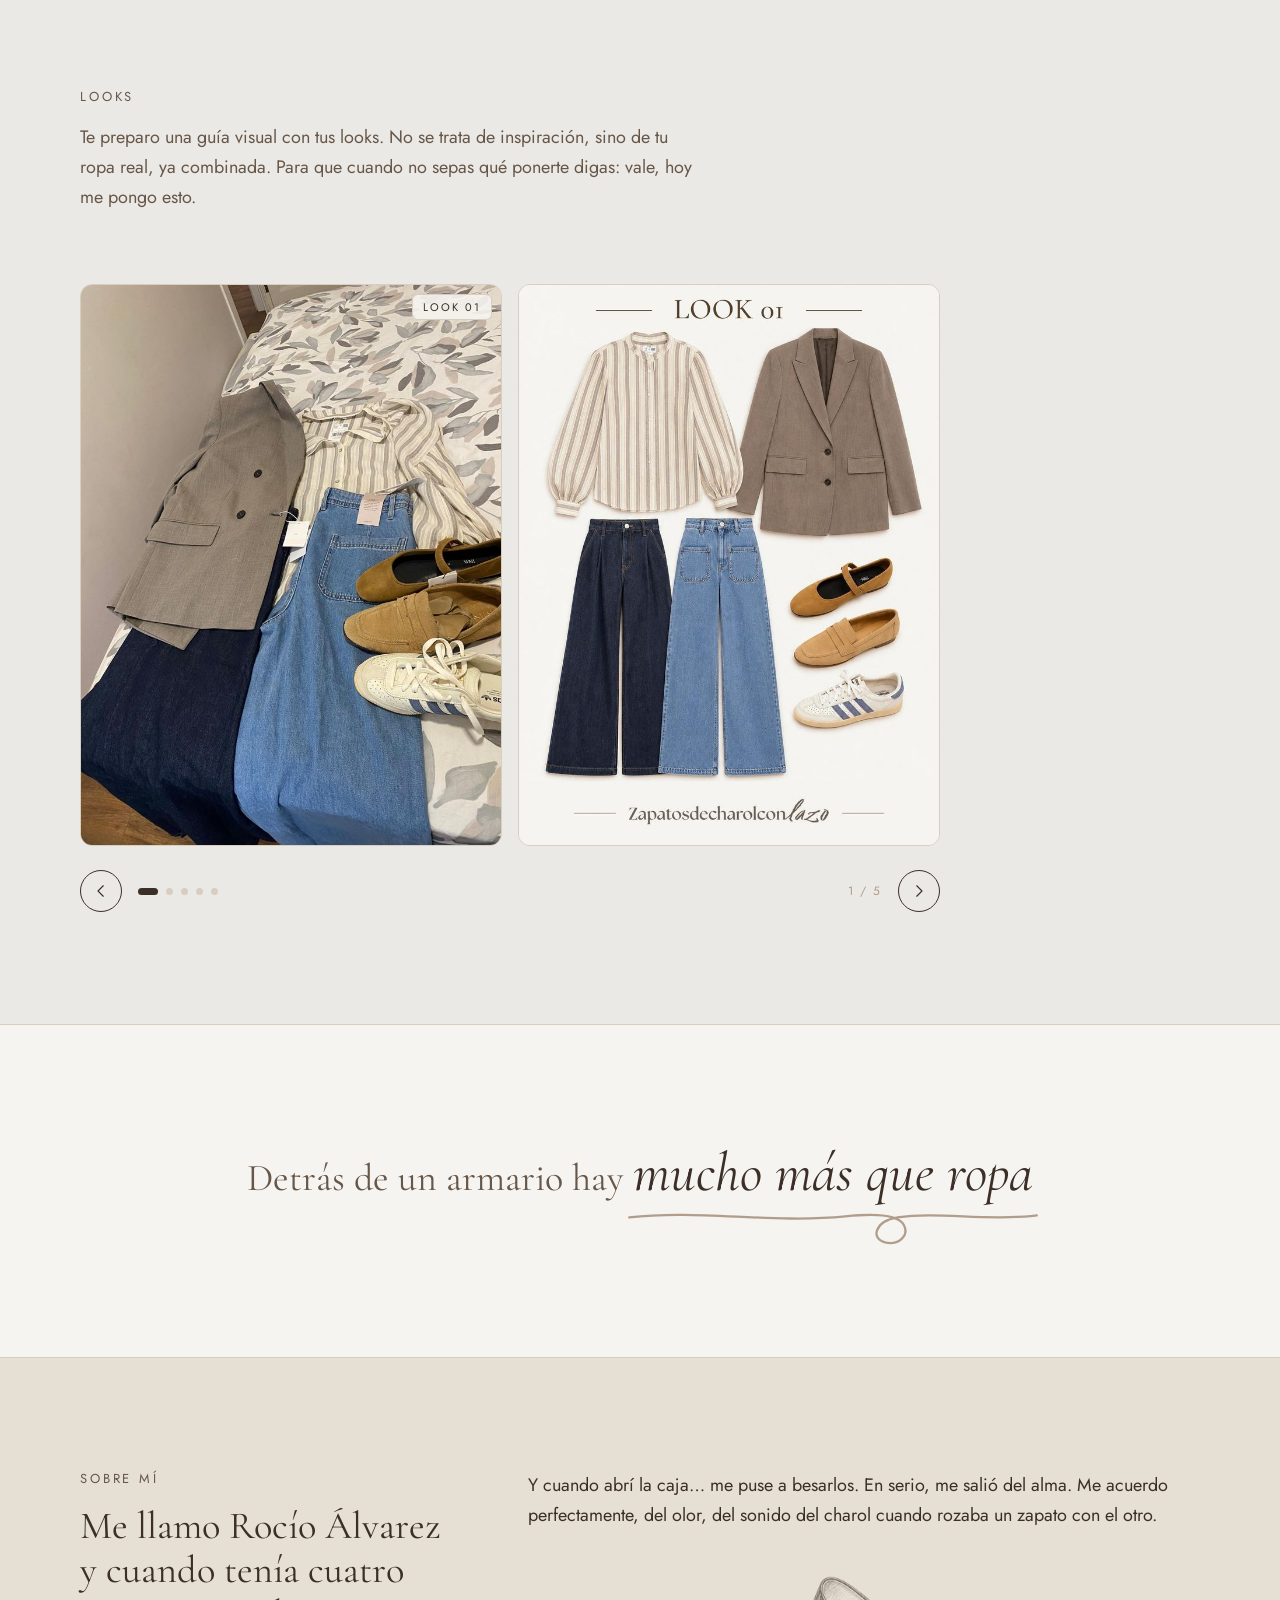
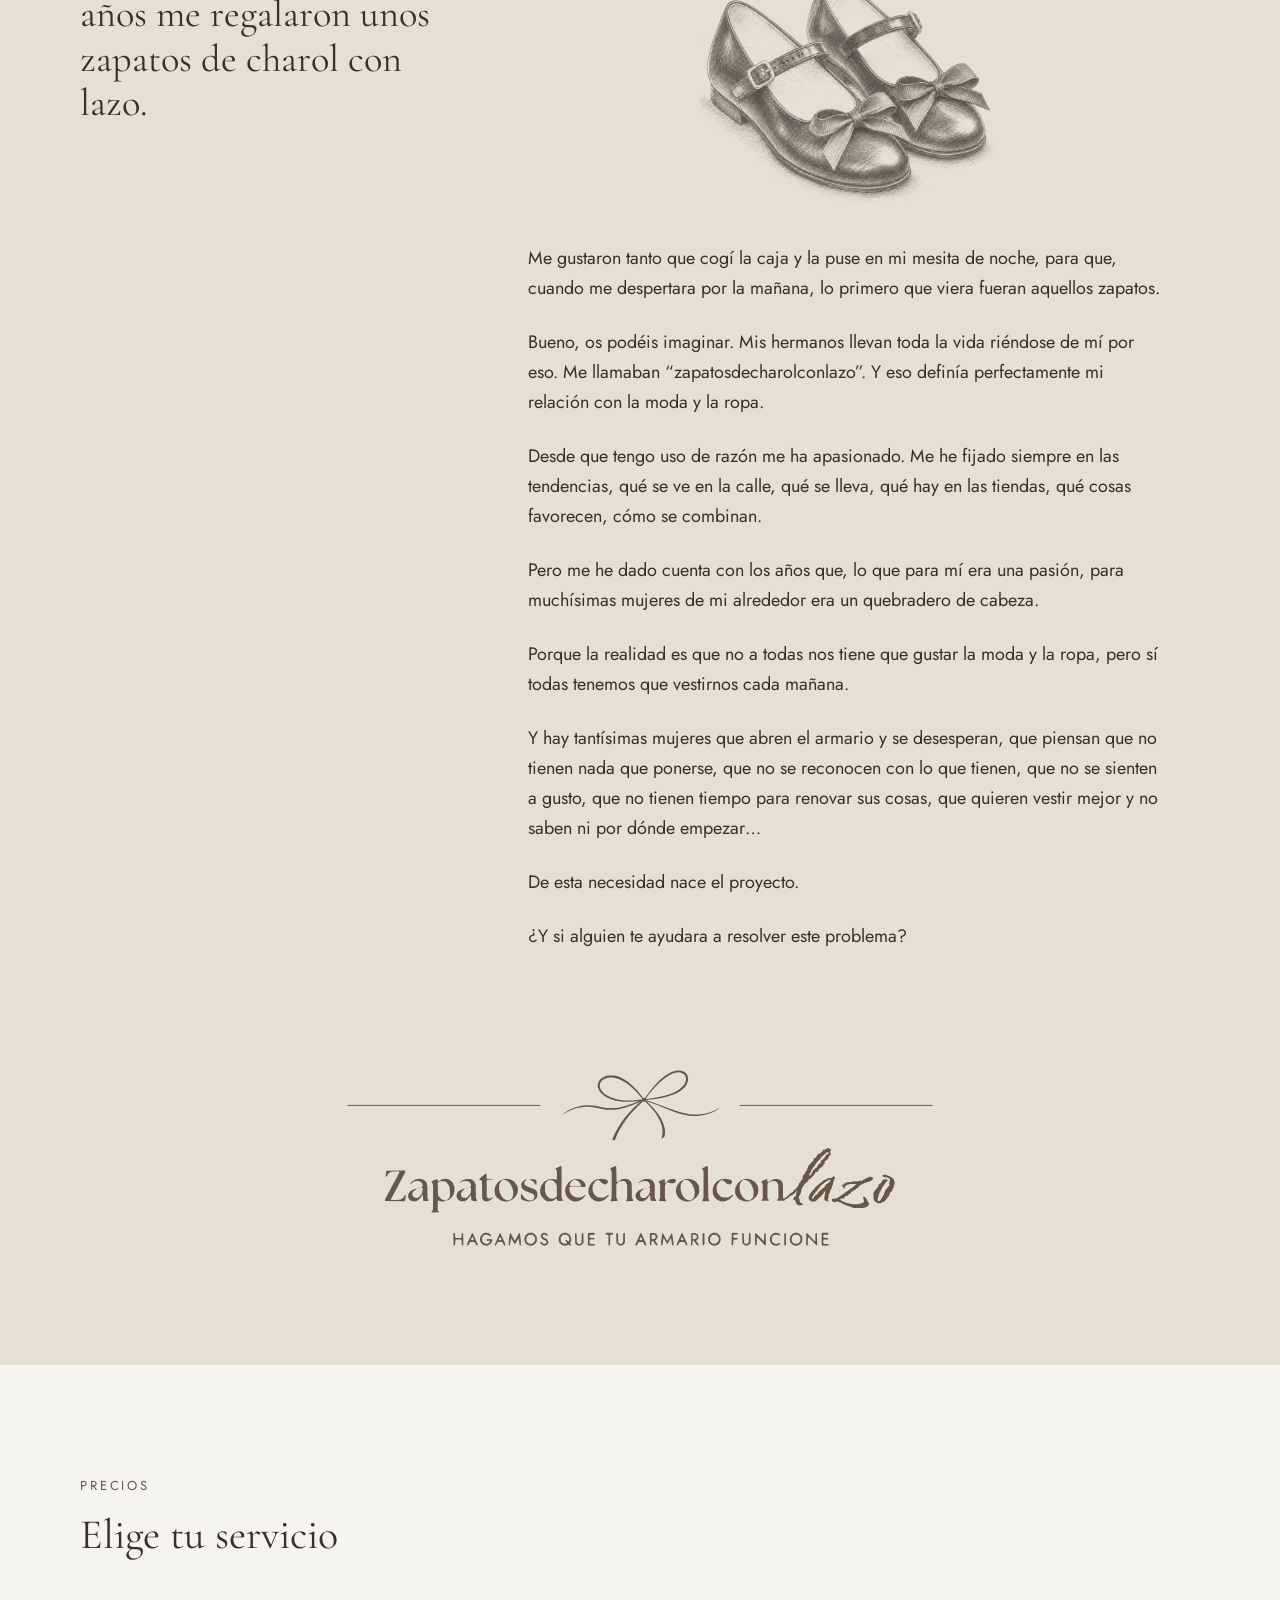
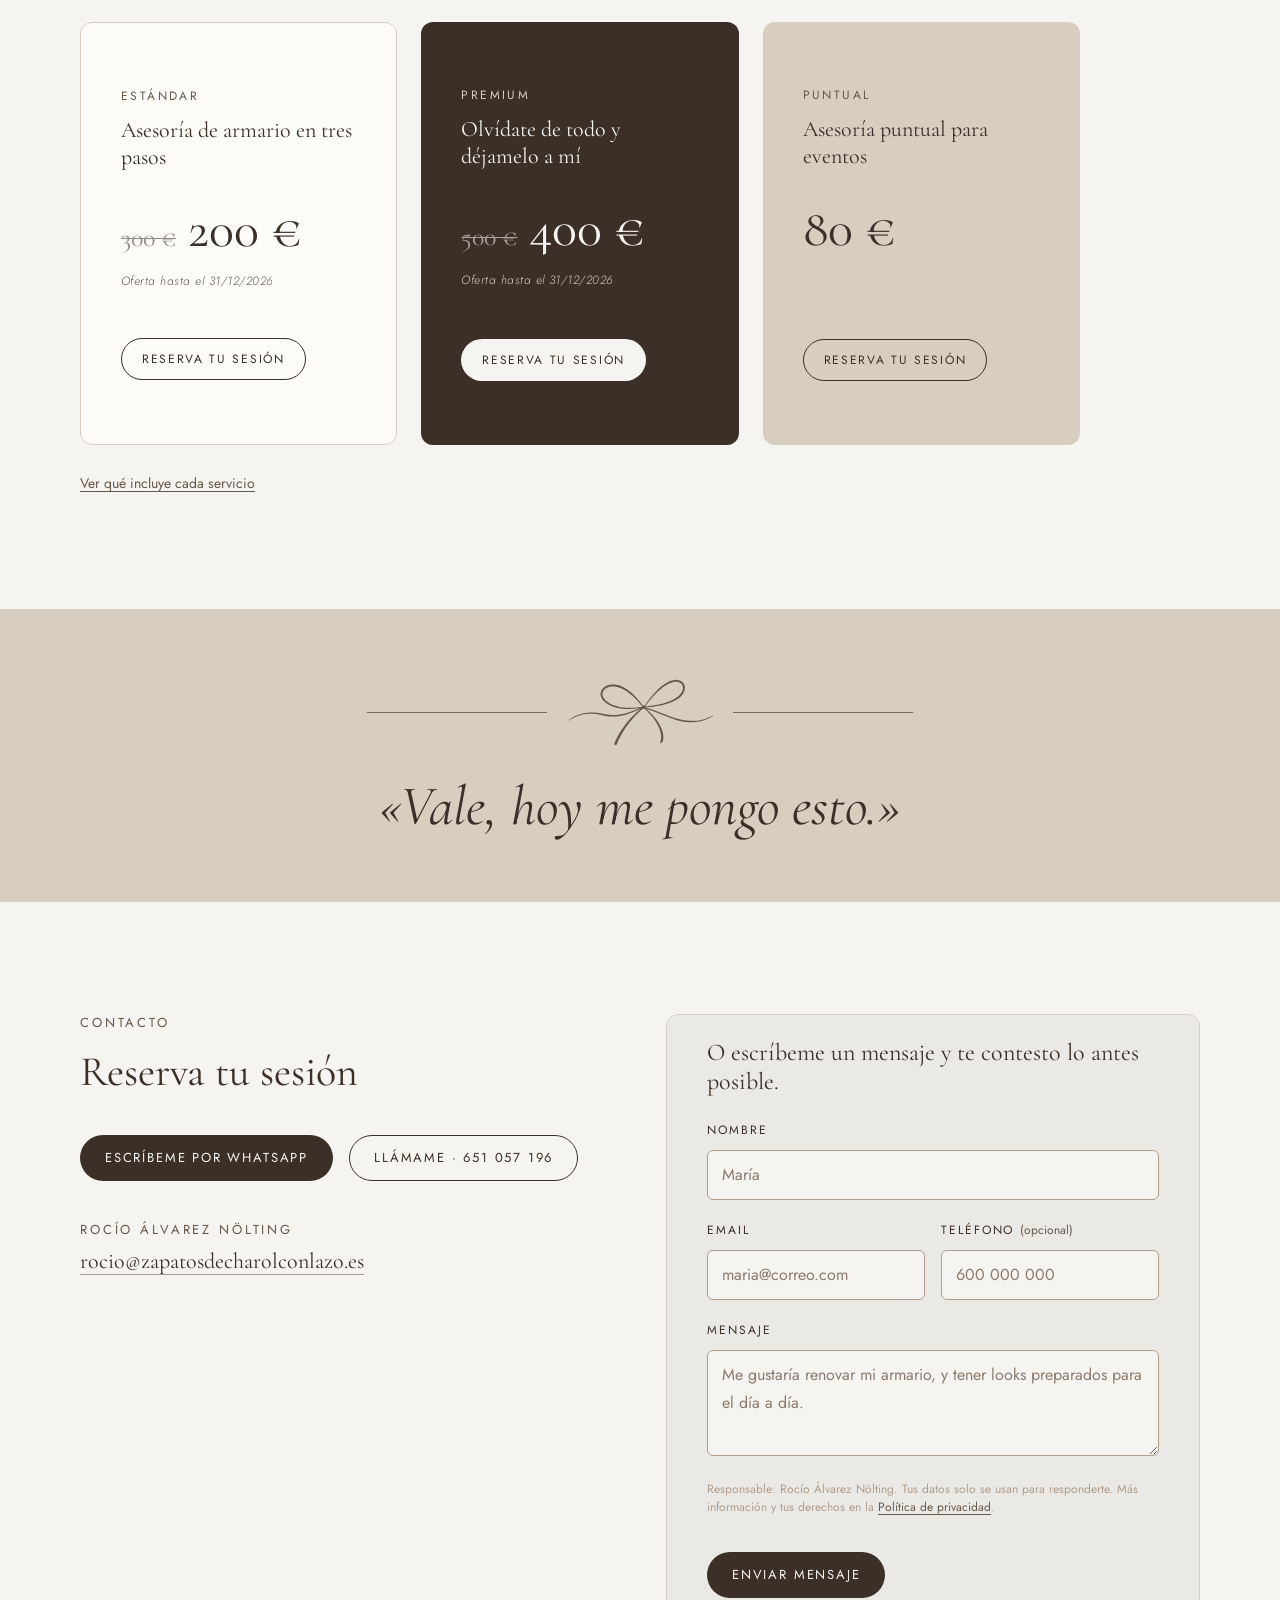
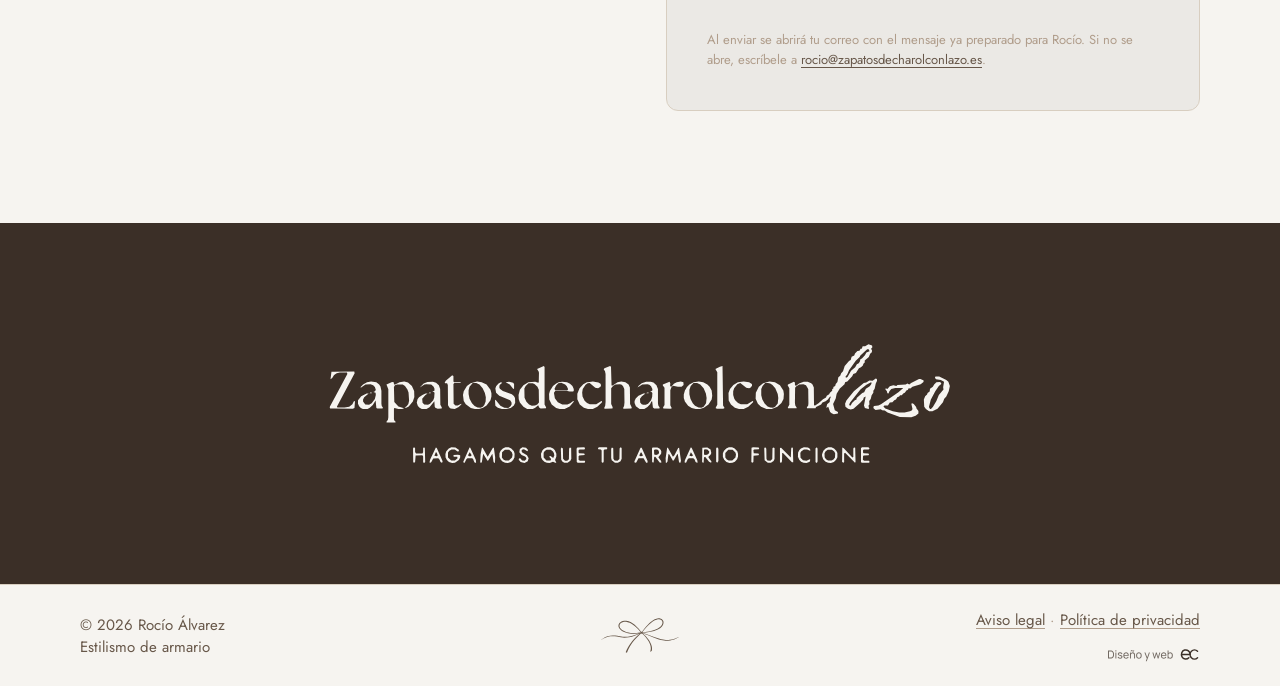
==== commit 39aa2335: "Quita la sección Sobre el proyecto Co-Authored-By: Claude Opus 5.5 <noreply@anthropic.com> Claude-Se" ====
--- a/index.html
+++ b/index.html
@@ -23,7 +23,7 @@
   <link rel="icon" type="image/svg+xml" href="assets/logos/lazo-circulo-marron.svg">
   <link rel="preload" href="assets/fonts/jost.woff" as="font" type="font/woff" crossorigin>
   <link rel="preload" href="assets/fonts/cormorant-garamond.woff" as="font" type="font/woff" crossorigin>
-  <link rel="stylesheet" href="css/styles.css?v=2026-11-16-pie">
+  <link rel="stylesheet" href="css/styles.css?v=2026-11-17-menos">
 </head>
 <body>
   <a class="skip" href="#contenido">Saltar al contenido</a>
@@ -63,7 +63,7 @@
   <main id="contenido">
 
     <!-- FRASE DE PORTADA (justo bajo el logotipo grande) -->
-    <section class="frase-portada fp-v2">
+    <section class="frase-portada fp-v2 fp-escritorio">
       <div class="wrap">
         <p class="fp-texto"><span class="fp-a">Que vestirte cada día</span> <span class="fp-b">sea más fácil</span></p>
       </div>
@@ -91,6 +91,10 @@
         <figure class="hero-photo">
           <img src="assets/images/web/armario.jpg" alt="Una mano repasa camisas y jerséis en tonos crudos, camel y blanco colgados en un armario" width="1200" height="1423">
         </figure>
+        <!-- En móvil la frase va bajo la foto del armario -->
+        <div class="frase-portada fp-v2 fp-movil">
+          <p class="fp-texto"><span class="fp-a">Que vestirte cada día</span> <span class="fp-b">sea más fácil</span></p>
+        </div>
       </div>
     </section>
 
@@ -279,6 +283,7 @@
           <p>Y hay tantísimas mujeres que abren el armario y se desesperan, que piensan que no tienen nada que ponerse, que no se reconocen con lo que tienen, que no se sienten a gusto, que no tienen tiempo para renovar sus cosas, que quieren vestir mejor y no saben ni por dónde empezar…</p>
           <p>De esta necesidad nace el proyecto.</p>
           <p>¿Y si alguien te ayudara a resolver este problema?</p>
+          <button type="button" class="mostrar-menos">Mostrar menos</button>
         </div>
       </div>
       <div class="wrap historia-firma">
@@ -292,21 +297,6 @@
             </svg>
             <image href="assets/logos/logotipo-lema-marron.svg" x="160" y="120" width="570" height="122"/>
           </svg>
-        </div>
-      </div>
-    </section>
-
-    <!-- SOBRE EL PROYECTO -->
-    <section class="section proyecto" id="proyecto">
-      <div class="wrap proyecto-inner">
-        <p class="rotulo">Sobre el proyecto</p>
-        <h2 class="proyecto-frase">No nos engañemos, detrás de los conflictos que se dan frente a un armario, hay mucho más que ropa.</h2>
-        <div class="proyecto-accion">
-          <button type="button" class="leer-mas-proyecto" aria-expanded="false" aria-controls="proyecto-texto">Seguir leyendo</button>
-        </div>
-        <div class="proyecto-texto" id="proyecto-texto">
-          <p>Nuestra imagen habla de nosotras, de cómo estamos, de cómo nos sentimos. Todas tenemos complejos, inseguridades, bloqueos… que se manifiestan en nuestro exterior. No se trata de taparlos con ropa bonita, pero sí de poder desmentir algunos.</p>
-          <p>¿Por qué no voy a vestir yo con la dignidad que me corresponde?</p>
         </div>
       </div>
     </section>
@@ -419,6 +409,6 @@
     </div>
   </footer>
 
-  <script src="js/main.js?v=2026-11-16-pie"></script>
+  <script src="js/main.js?v=2026-11-17-menos"></script>
 </body>
 </html>
--- a/css/styles.css
+++ b/css/styles.css
@@ -669,7 +669,7 @@
   .hero-v2 .actions { order: 6; }
 }
 
-/* Móvil: las preguntas pasan solas como un carrusel (cada 3 s) */
+/* Móvil: las preguntas pasan solas como un carrusel (cada 4 s) */
 .preguntas-puntos { display: none; }
 @media (max-width: 700px) {
   .hero-v2 .preguntas {
@@ -1218,3 +1218,29 @@
   .pie-derecha .pie-legales { margin-top: 0; }
   .pie-derecha .pie-credito { margin-top: 56px; }
 }
+
+/* Frase de portada: en escritorio arriba; en móvil, franja bajo la foto del armario */
+.fp-movil { display: none; }
+@media (max-width: 960px) {
+  .fp-escritorio { display: none; }
+  .hero-v2 .fp-movil {
+    display: block; order: 1;
+    width: 100vw; margin-left: calc(50% - 50vw); margin-right: calc(50% - 50vw);
+    margin-top: var(--s4); padding-left: 24px; padding-right: 24px;
+  }
+}
+
+/* Sobre mí (móvil): «Mostrar menos» al final del texto desplegado, a la derecha, como «Seguir leyendo» */
+.mostrar-menos { display: none; }
+@media (max-width: 960px) {
+  .js .historia-texto.abierto .mostrar-menos {
+    display: flex; align-items: center; gap: 10px; justify-self: end; margin-left: auto;
+    font-family: var(--sans); font-style: italic; font-weight: 300; font-size: 15px; line-height: 1.4;
+    letter-spacing: 0.02em; text-transform: none;
+    color: var(--marron); background: none; border: 0; padding: 4px 0; cursor: pointer;
+  }
+  .js .historia-texto.abierto .mostrar-menos::after {
+    content: ""; width: 7px; height: 7px; margin-top: 4px;
+    border-right: 1px solid currentColor; border-bottom: 1px solid currentColor; transform: rotate(-135deg);
+  }
+}
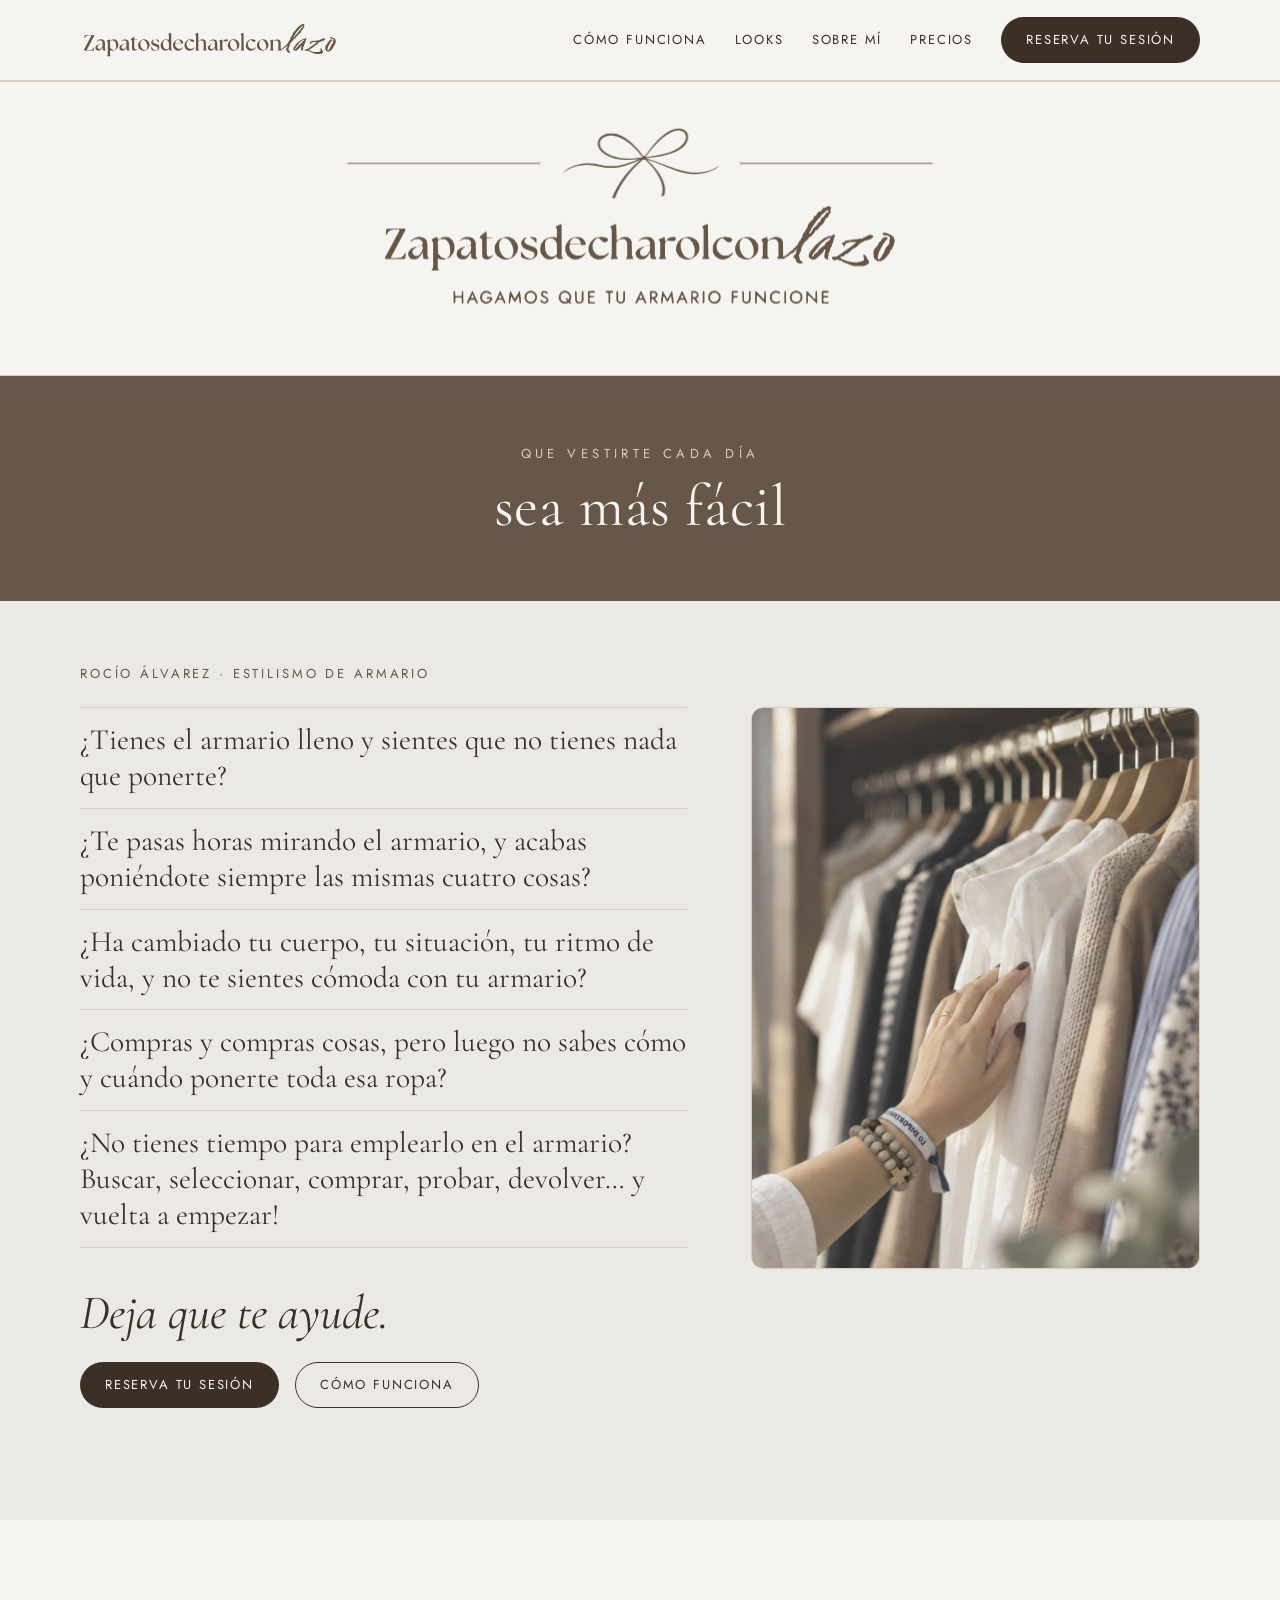
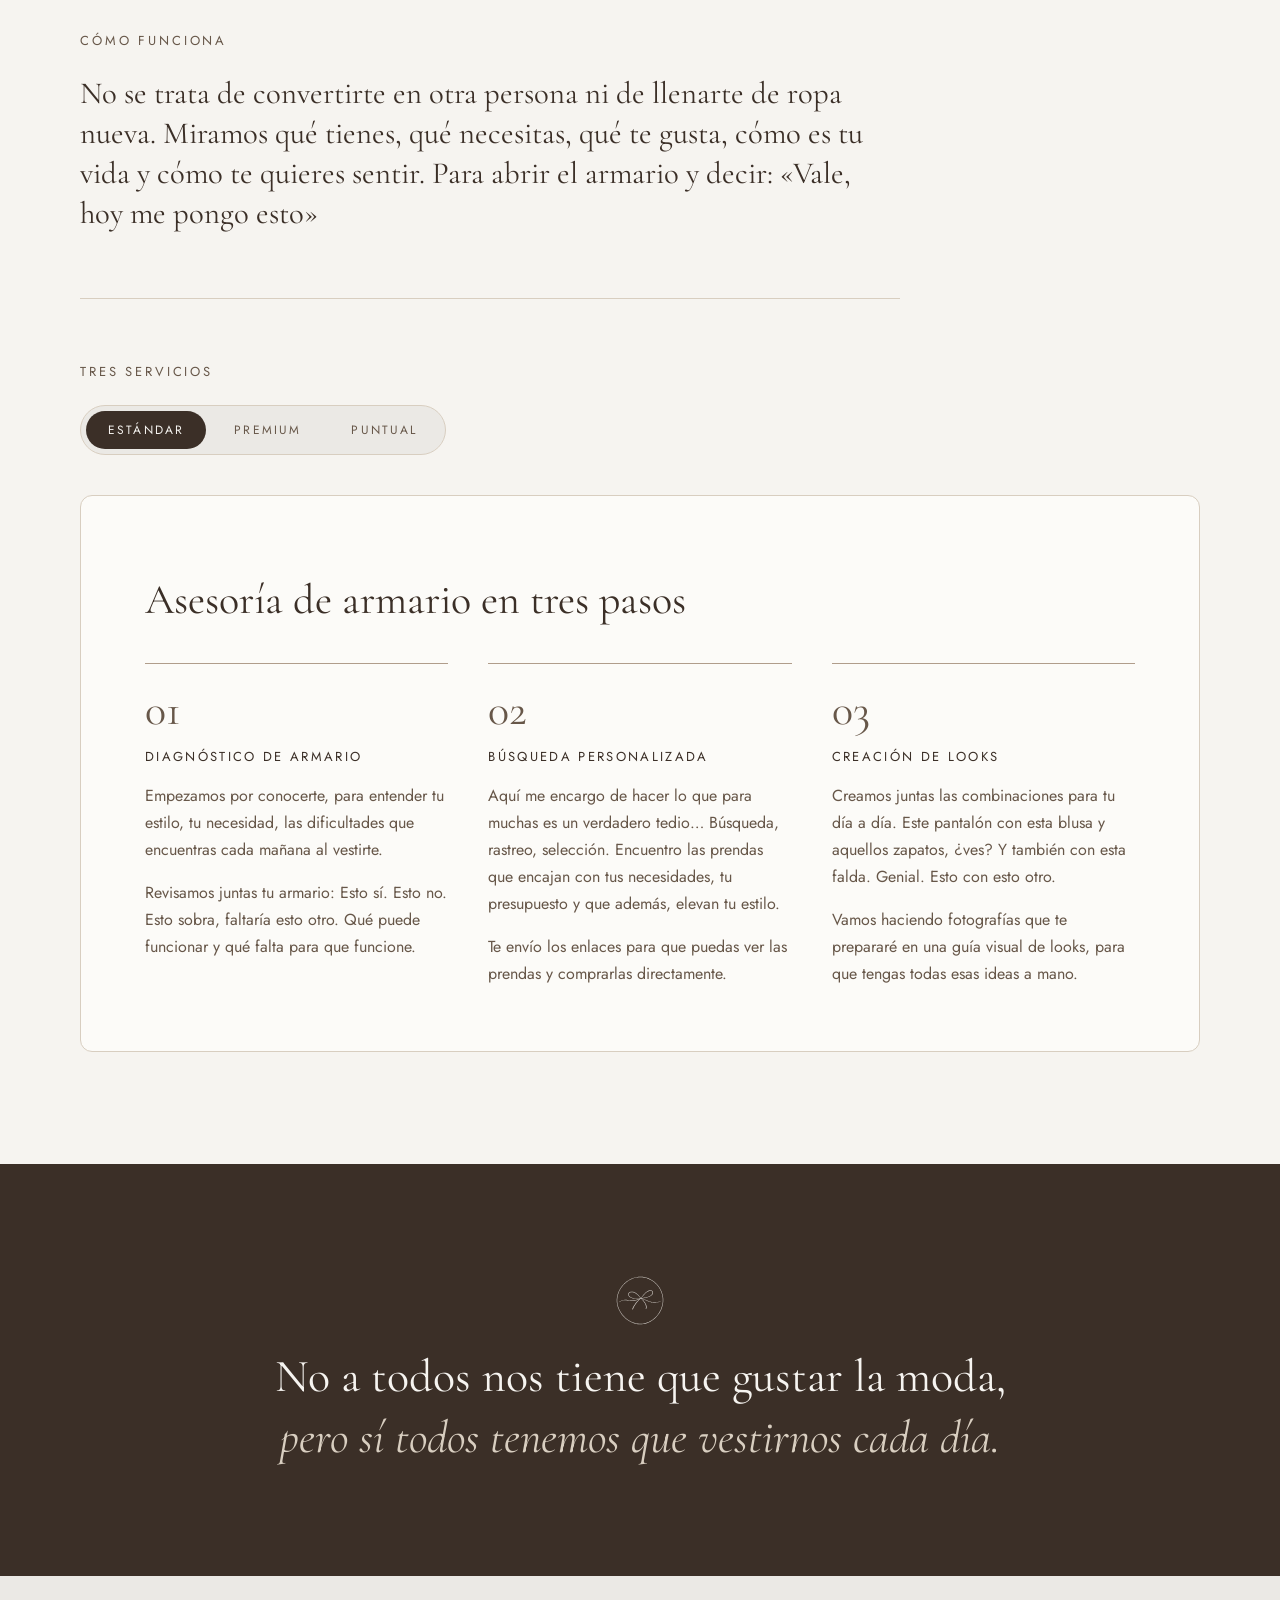
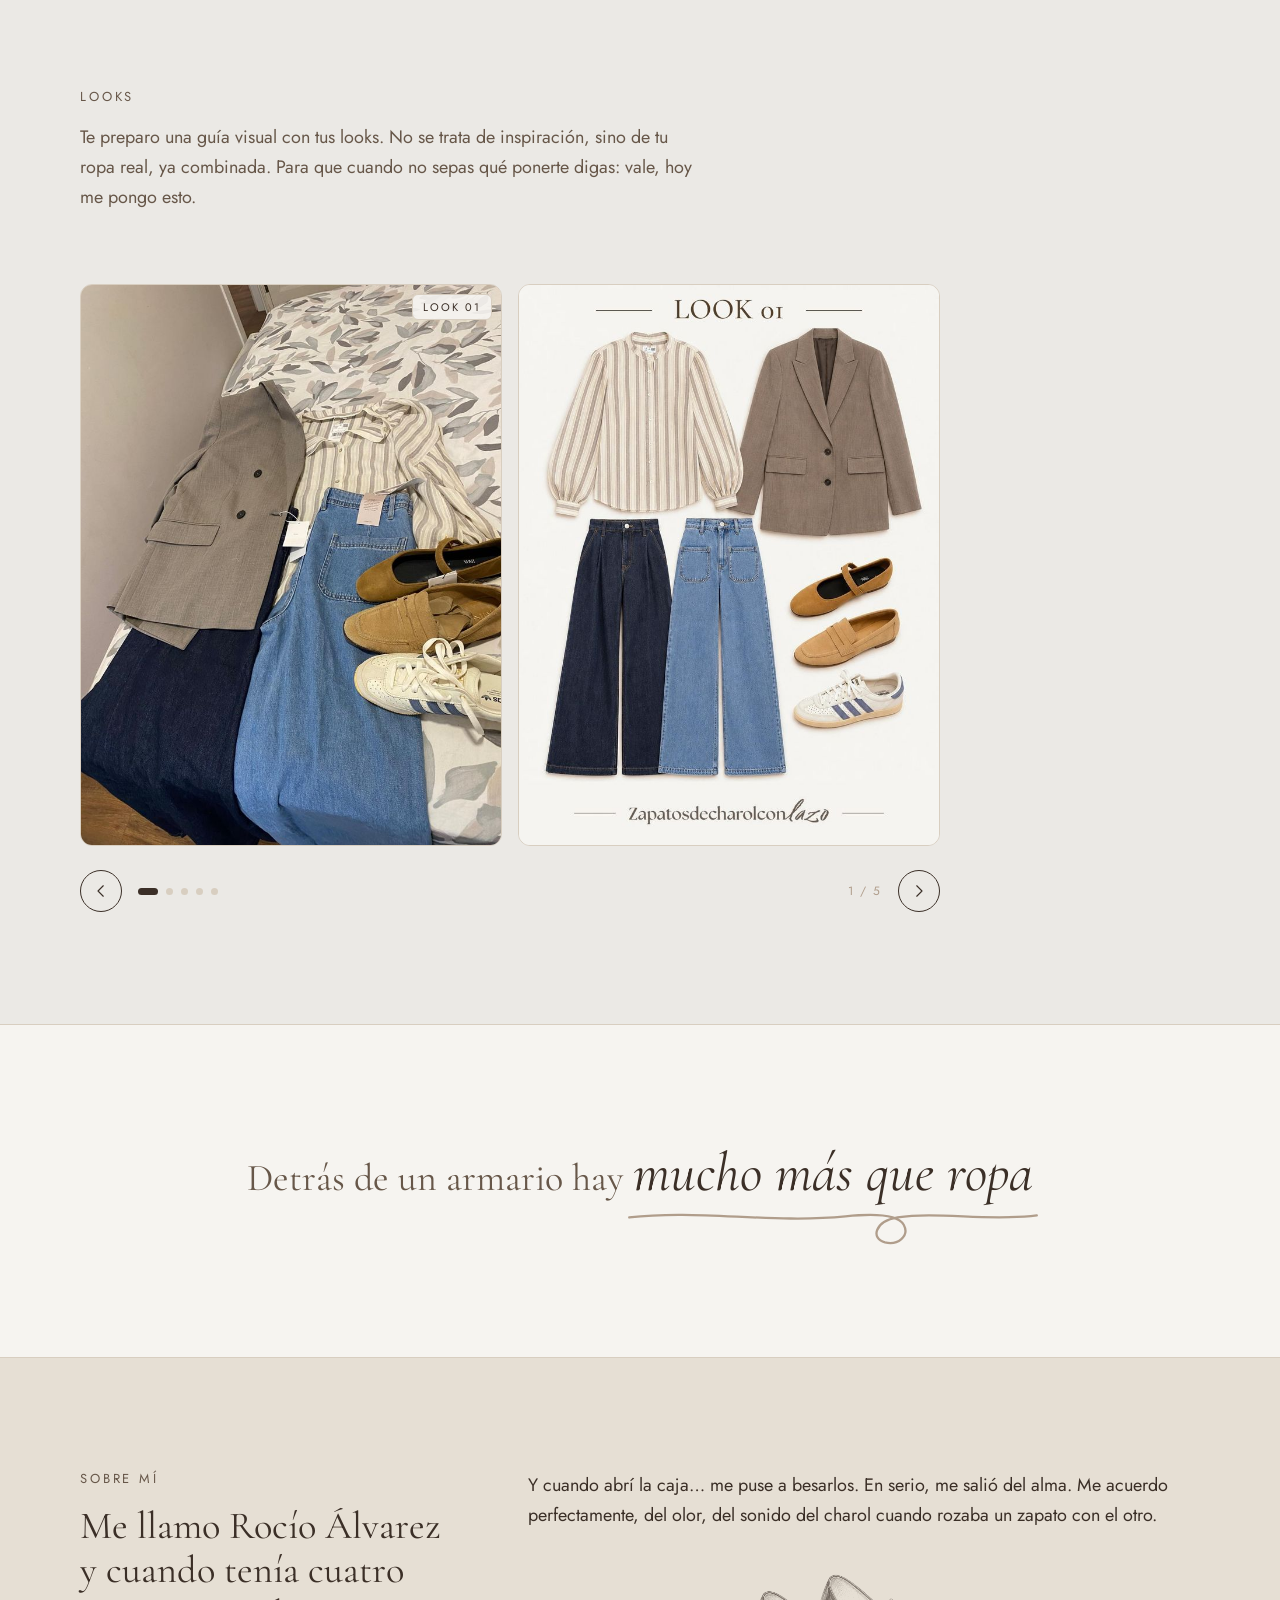
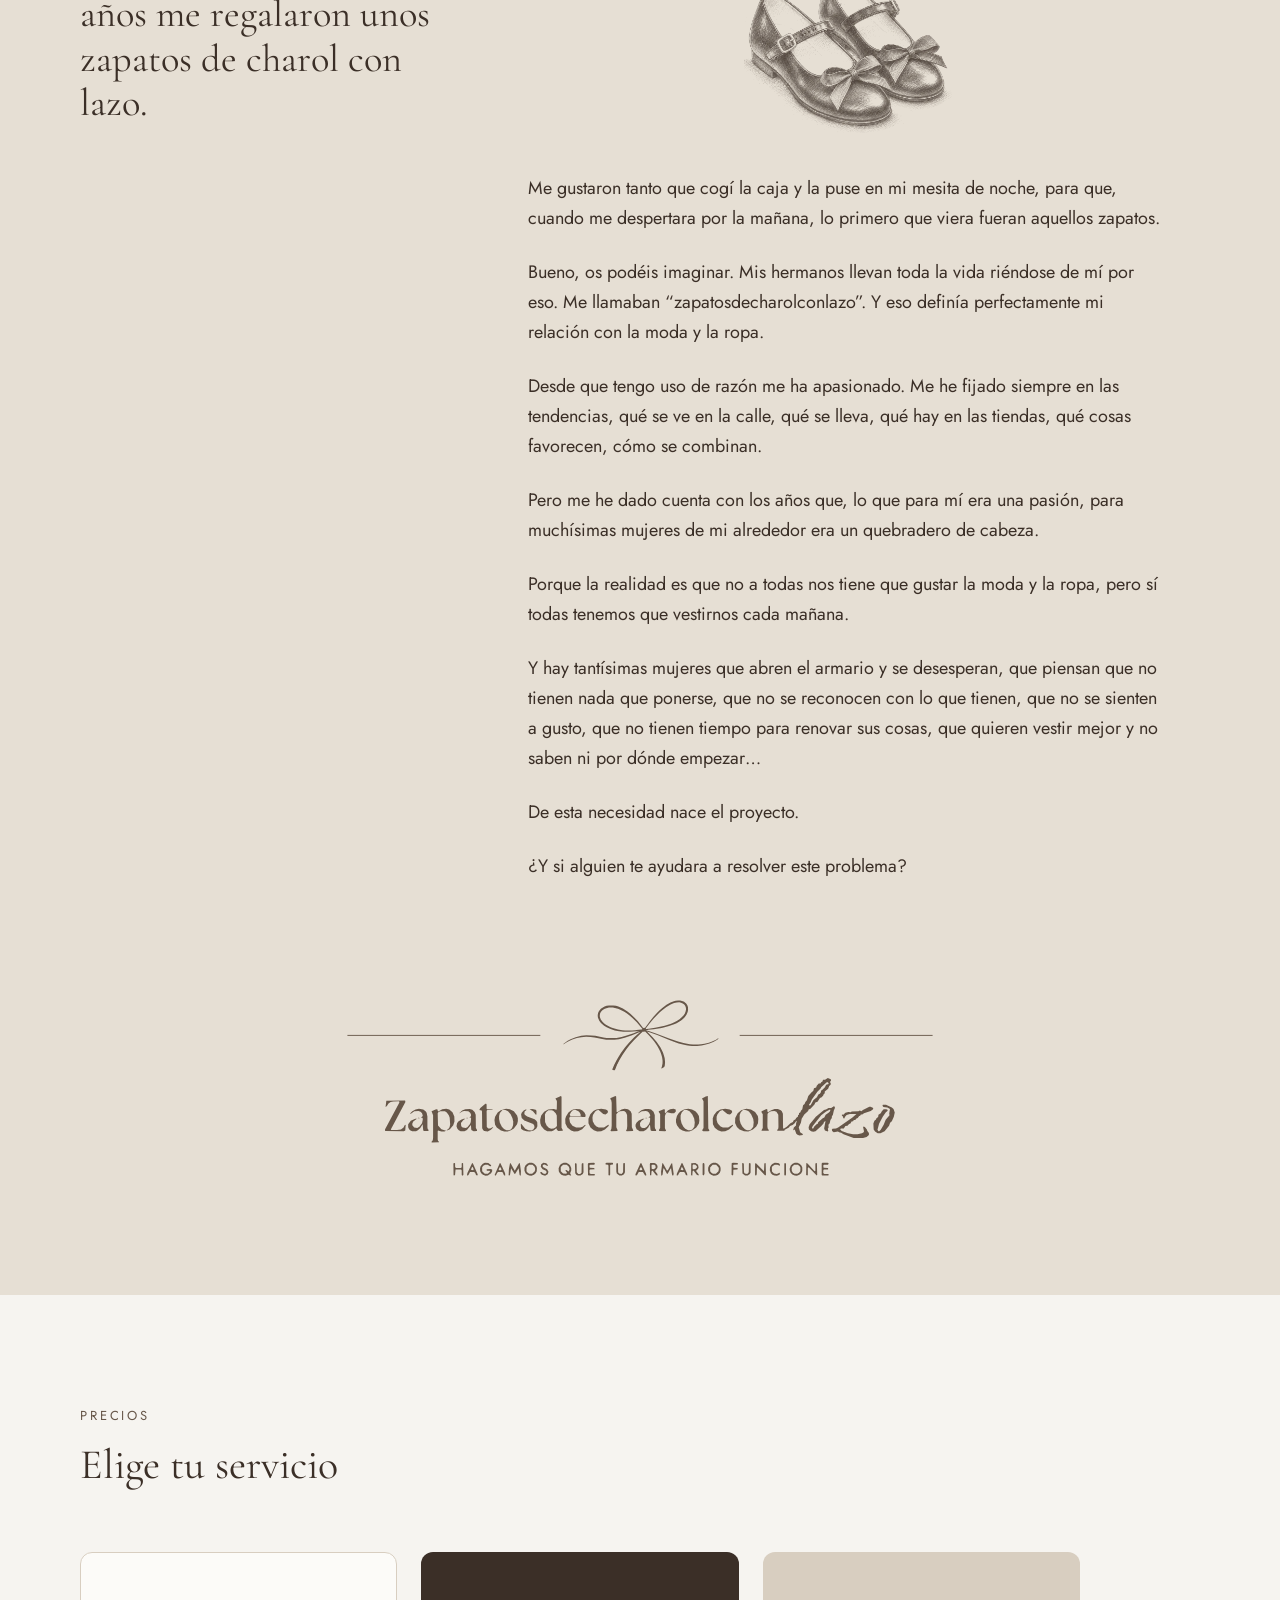
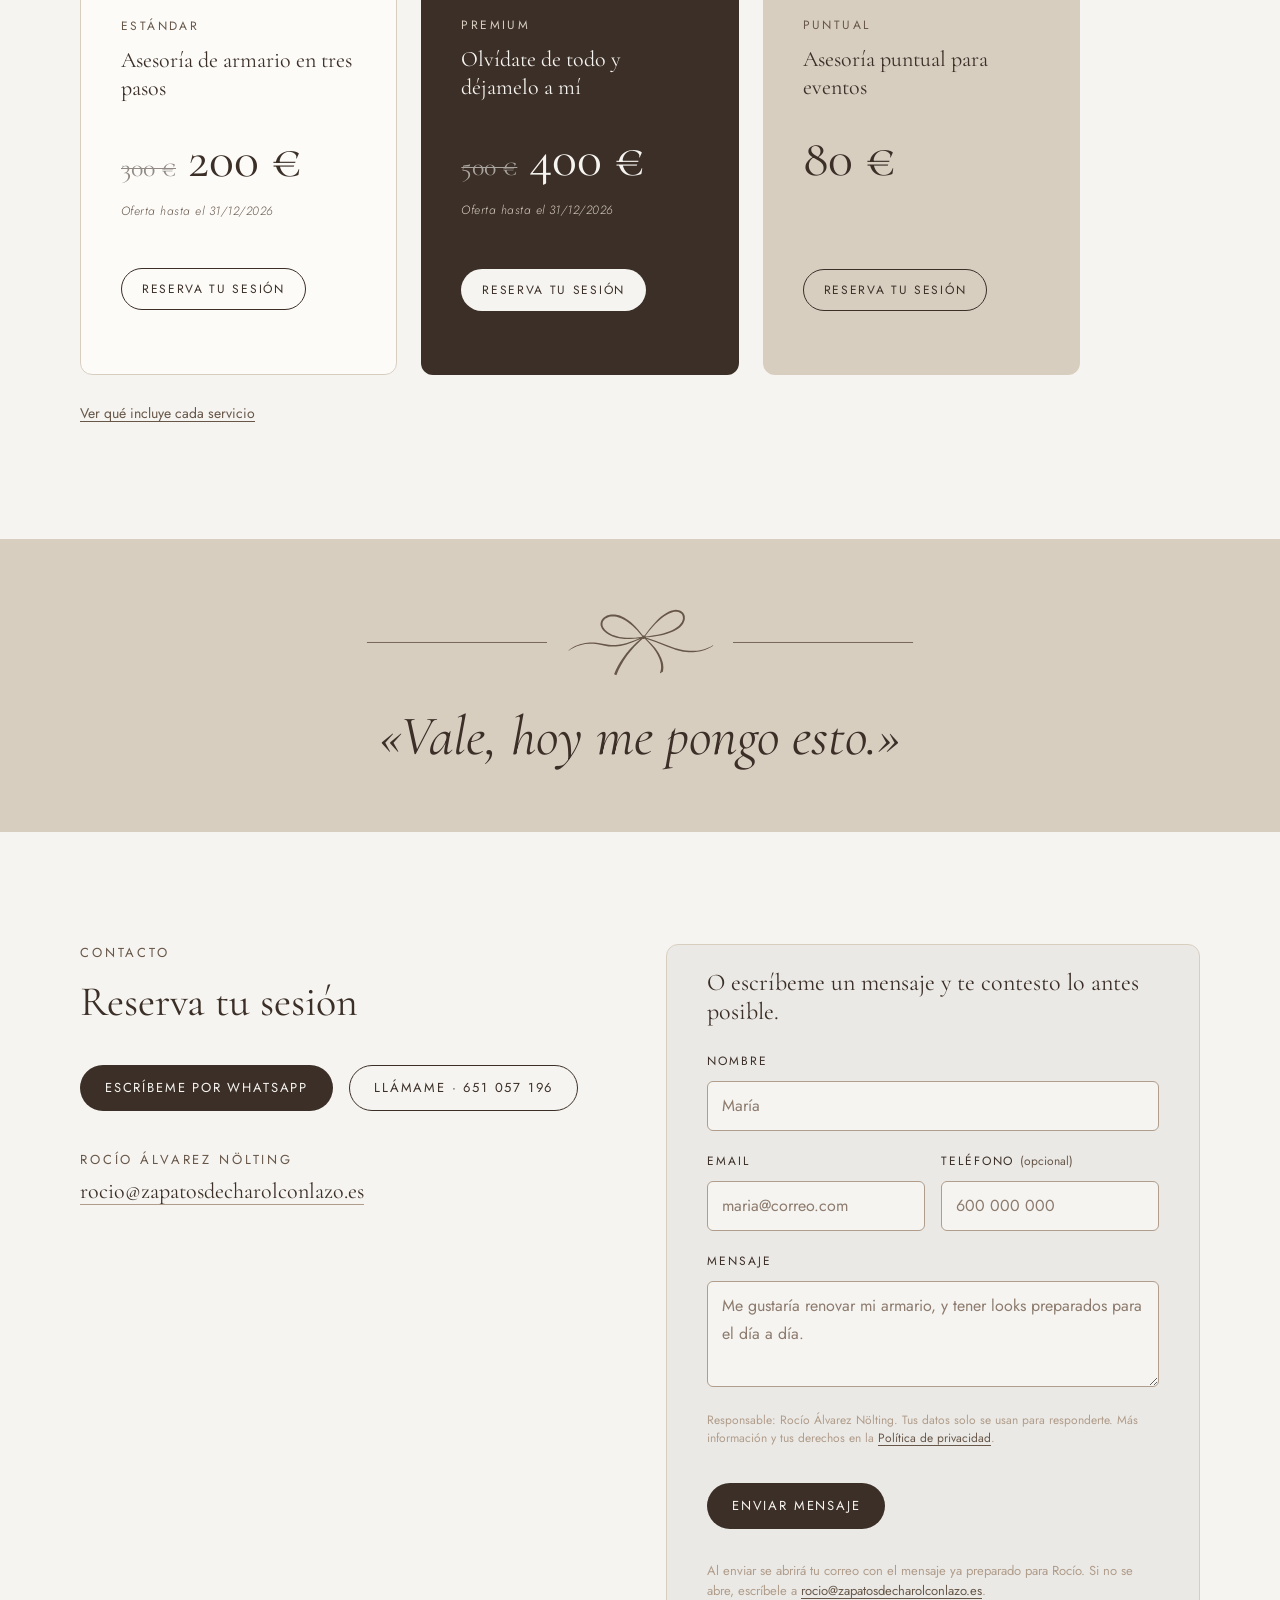
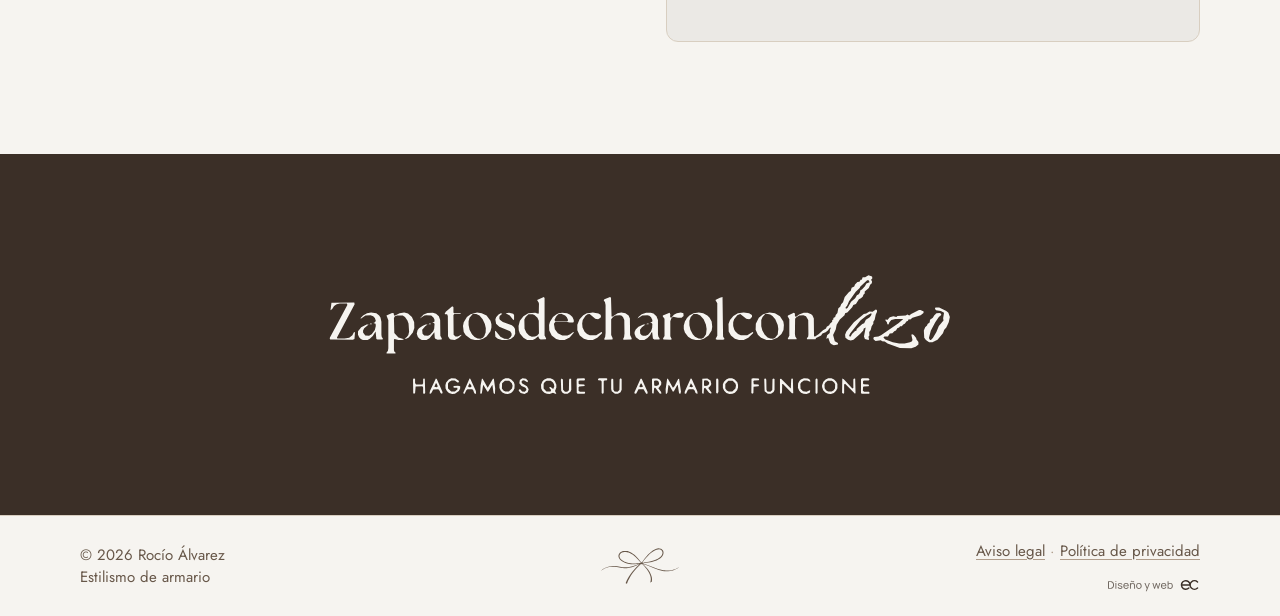
==== commit 4bf6fb7f: "Sobre mí: dibujo de los zapatos un 30 % más pequeño Co-Authored-By: Claude Opus 5.5 <noreply@anthrop" ====
--- a/index.html
+++ b/index.html
@@ -23,7 +23,7 @@
   <link rel="icon" type="image/svg+xml" href="assets/logos/lazo-circulo-marron.svg">
   <link rel="preload" href="assets/fonts/jost.woff" as="font" type="font/woff" crossorigin>
   <link rel="preload" href="assets/fonts/cormorant-garamond.woff" as="font" type="font/woff" crossorigin>
-  <link rel="stylesheet" href="css/styles.css?v=2026-11-17-menos">
+  <link rel="stylesheet" href="css/styles.css?v=2026-11-17-zapatos">
 </head>
 <body>
   <a class="skip" href="#contenido">Saltar al contenido</a>
@@ -409,6 +409,6 @@
     </div>
   </footer>
 
-  <script src="js/main.js?v=2026-11-17-menos"></script>
+  <script src="js/main.js?v=2026-11-17-zapatos"></script>
 </body>
 </html>
--- a/css/styles.css
+++ b/css/styles.css
@@ -1164,11 +1164,11 @@
 
 /* Dibujo de los zapatos de charol en Sobre mí (trazo café sobre transparente) */
 .historia-dibujo { margin: var(--s2) 0; display: flex; justify-content: center; }
-.historia-dibujo img { width: min(297px, 100%); height: auto; } /* escritorio: 396 px − 25 % */
+.historia-dibujo img { width: min(208px, 100%); height: auto; } /* escritorio: 297 px − 30 % */
 @media (max-width: 960px) {
   .js .historia-texto.plegado > .historia-dibujo { display: none; }
   .historia-texto.abierto > .historia-dibujo { animation: paso-abre .35s ease; }
-  .historia-dibujo img { width: min(272px, 70%); } /* móvil: −20 % */
+  .historia-dibujo img { width: min(190px, 49%); } /* móvil: 272 px − 30 % */
 }
 
 /* Lazo de Sobre mí: estático desde el principio (la animación queda solo en el logotipo de entrada) */
